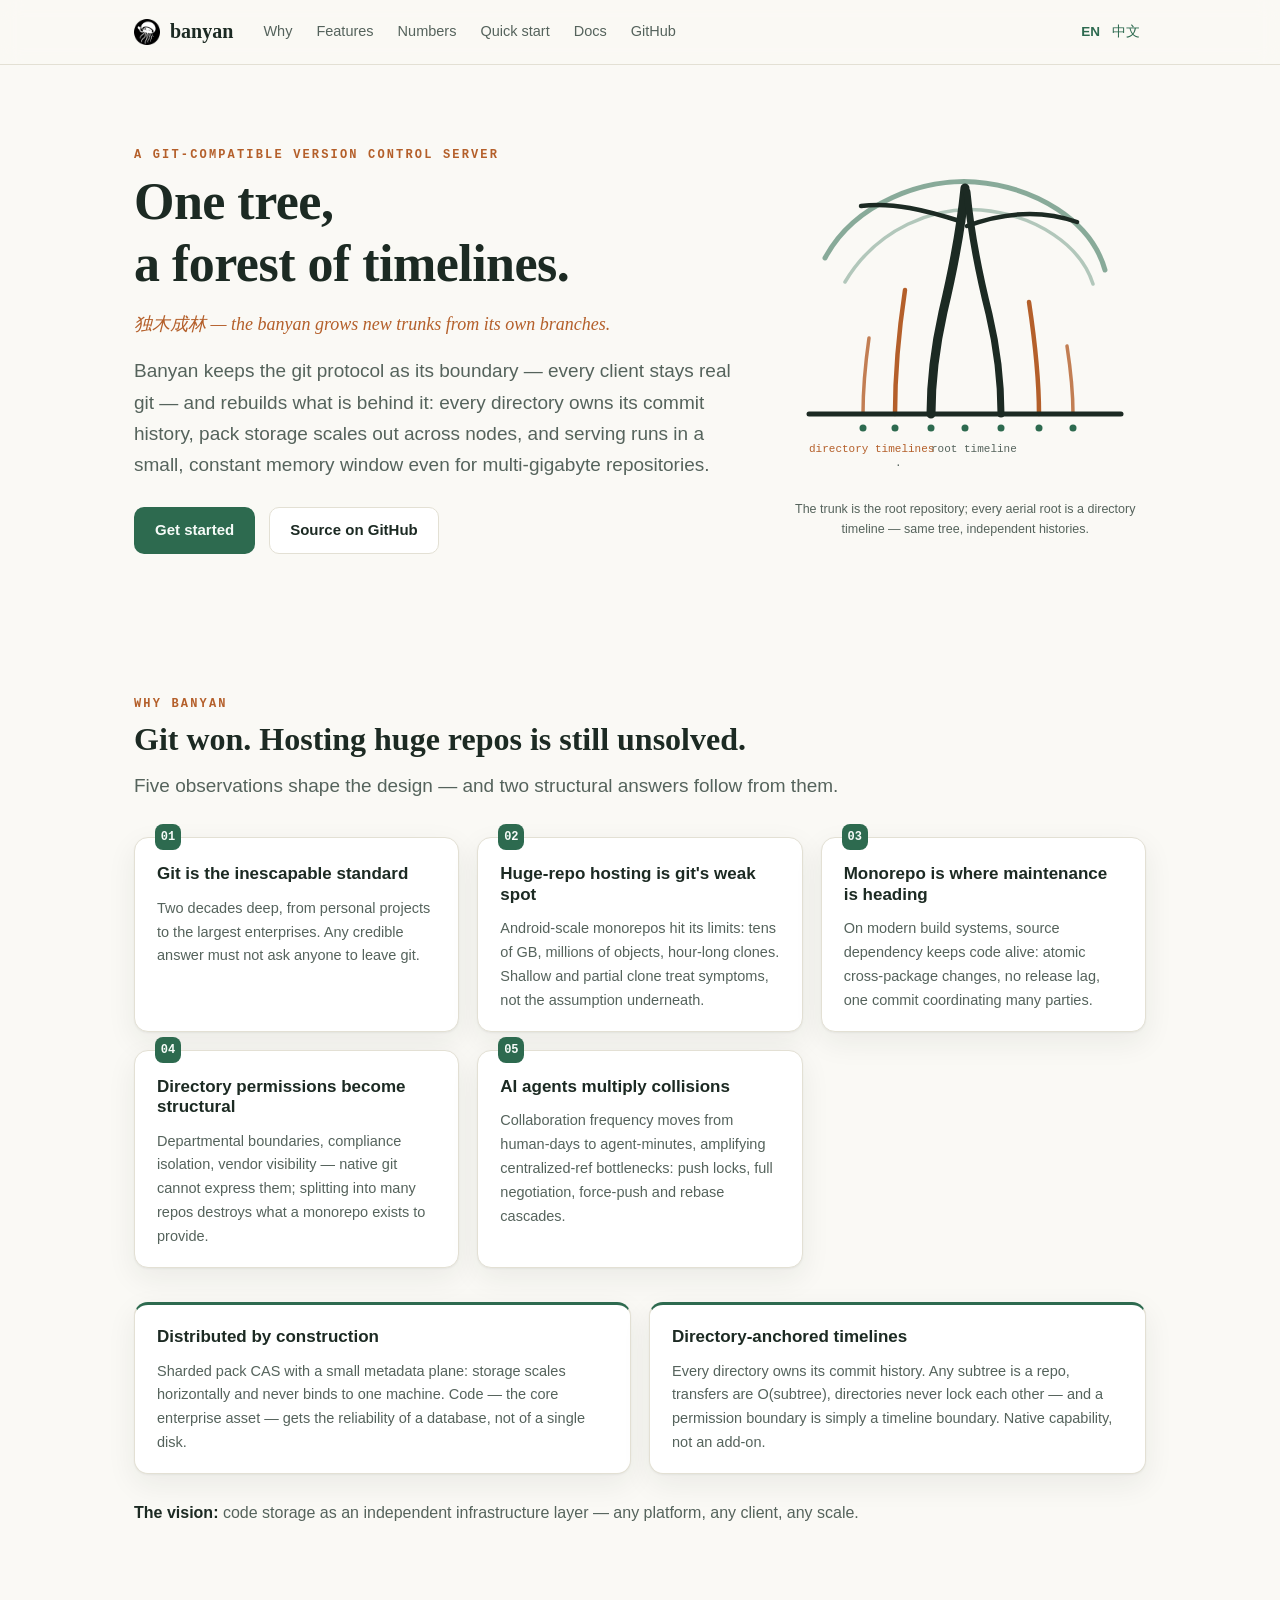
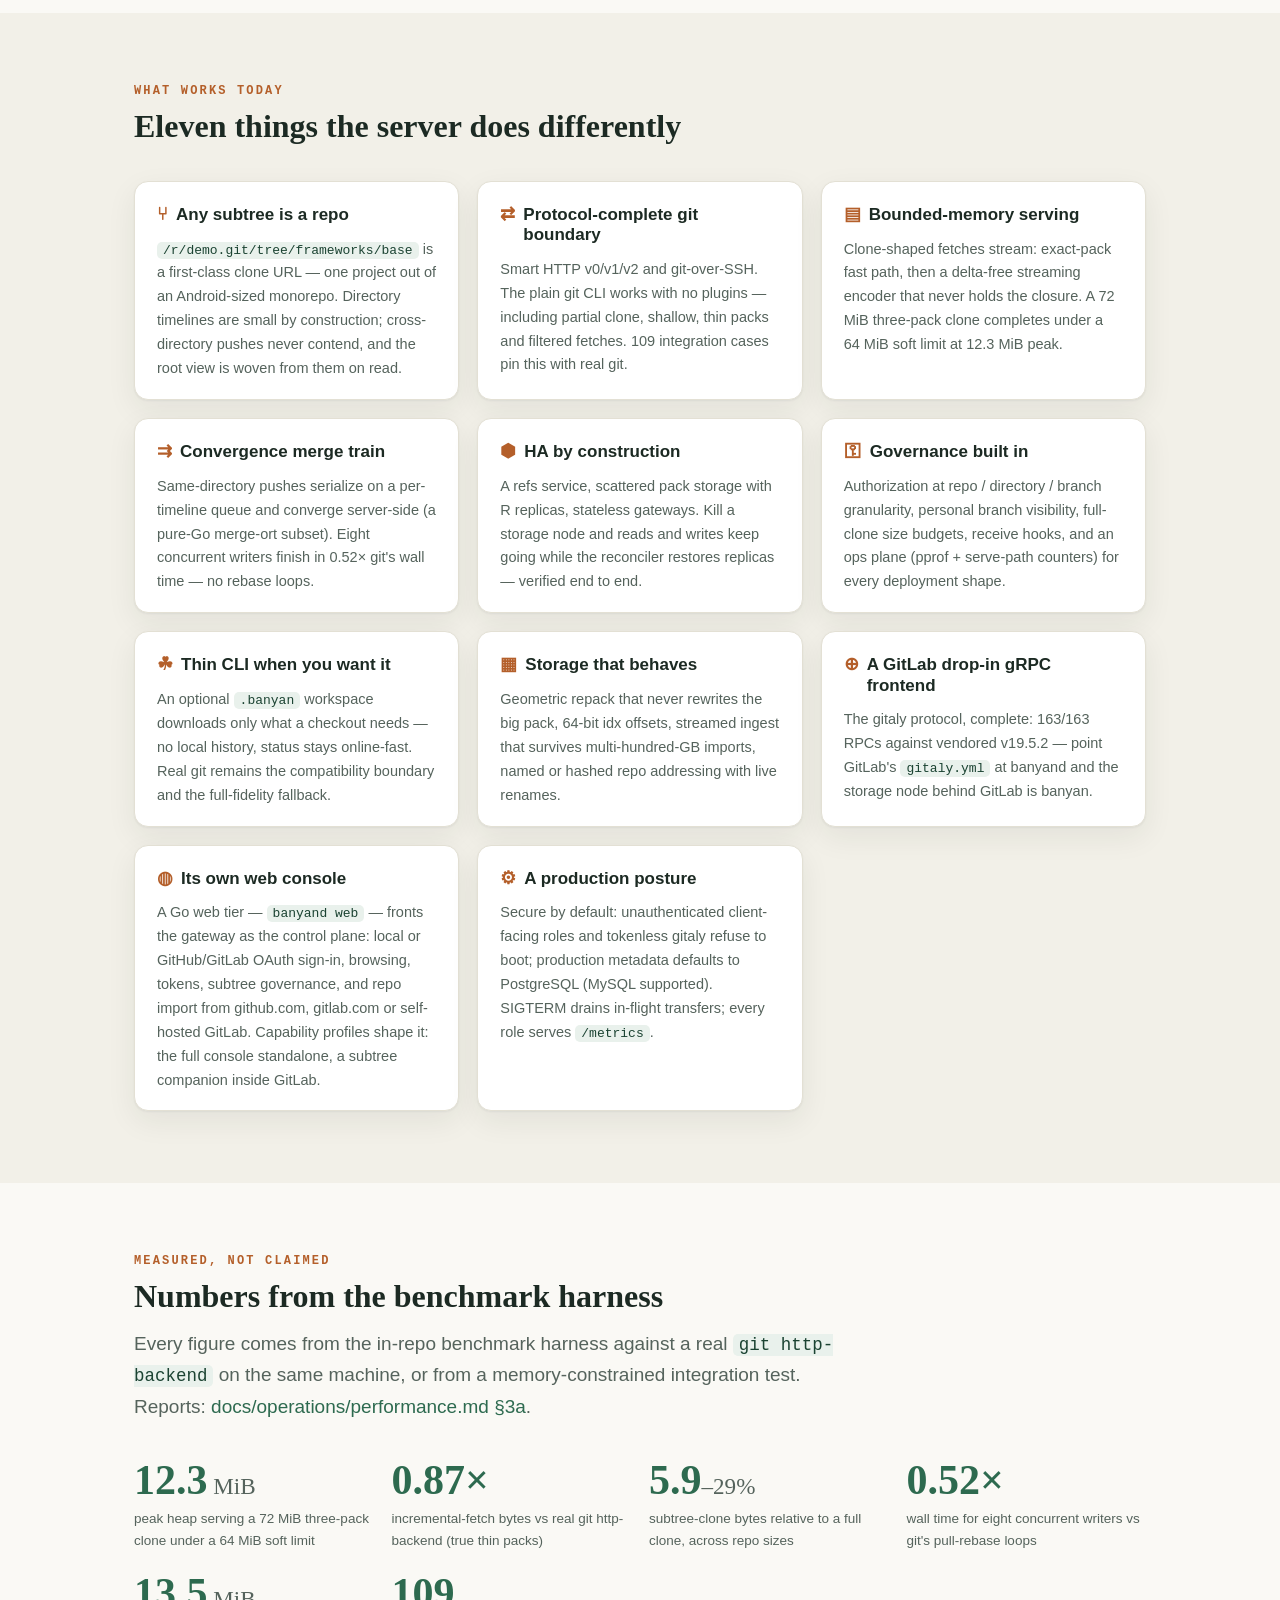
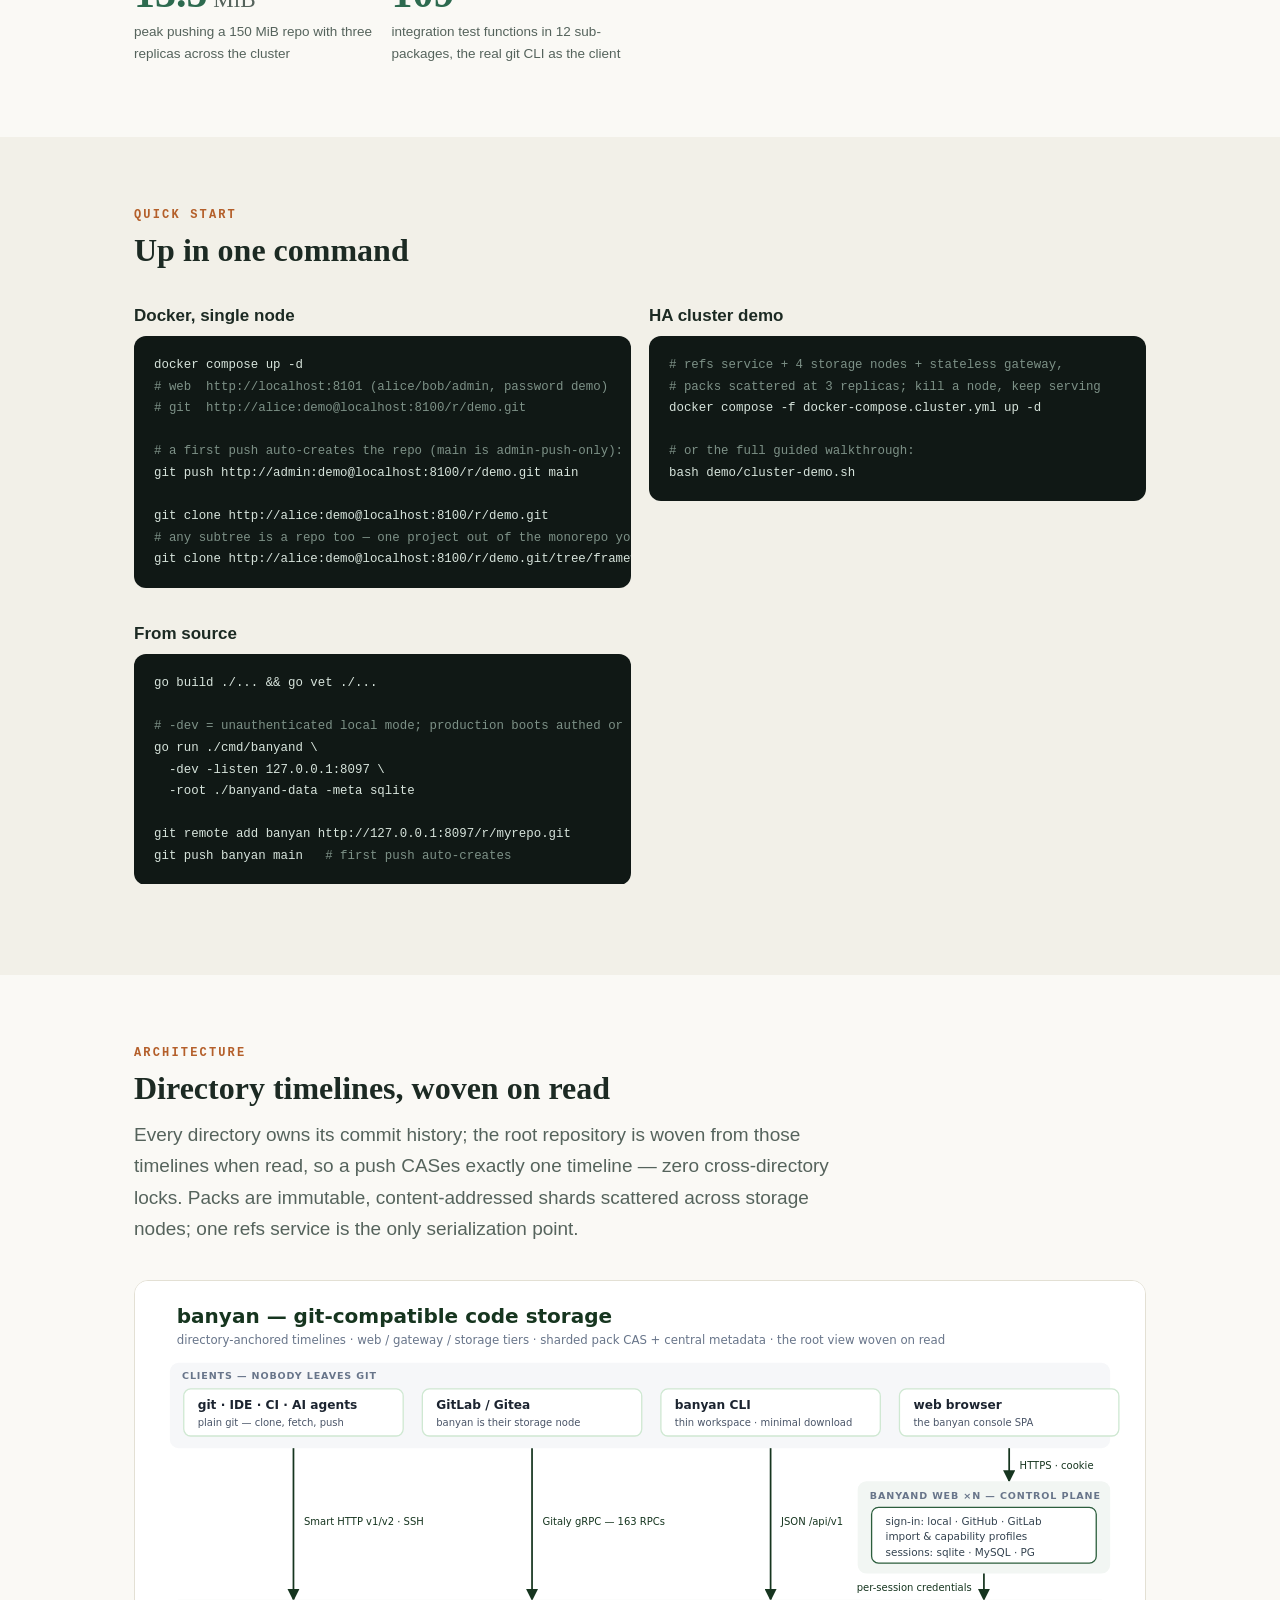
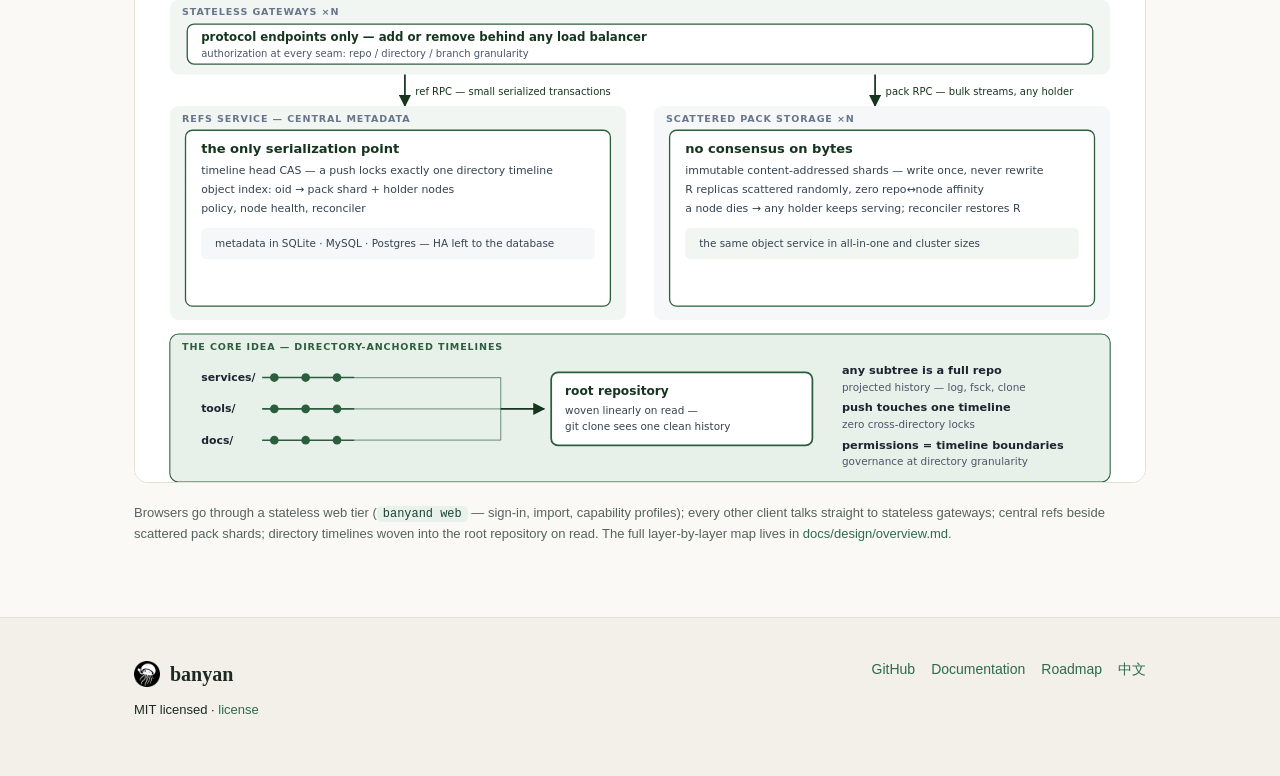
==== index.html @ ddc4d588 "site: the three-tier architecture, the web console story, and the sub-module docs index" ====
<!DOCTYPE html>
<html lang="en">
<head>
<meta charset="utf-8">
<meta name="viewport" content="width=device-width, initial-scale=1">
<title>banyan — a git-compatible version control server</title>
<meta name="description" content="Banyan is a git-compatible VCS server: every client stays real git, while directory-anchored timelines, distributed pack storage, bounded-memory serving and a three-tier web/gateway/storage console rebuild the server side for huge monorepos.">
<meta property="og:title" content="banyan — a git-compatible version control server">
<meta property="og:description" content="One tree, a forest of timelines. Directory-anchored version control with the git protocol as its boundary.">
<meta property="og:type" content="website">
<meta property="og:url" content="https://banyan-vcs.github.io/">
<link rel="icon" href="assets/avatar.png" type="image/png">
<link rel="stylesheet" href="assets/style.css">
<script src="assets/lang.js"></script>
</head>
<body>

<header class="site">
  <div class="wrap">
    <a class="brand" href="./"><img src="assets/avatar.png" alt="">banyan</a>
    <nav class="main">
      <a href="#why">Why</a>
      <a href="#features">Features</a>
      <a href="#numbers">Numbers</a>
      <a href="#quickstart">Quick start</a>
      <a href="docs.html">Docs</a>
      <a href="https://github.com/banyan-vcs/banyan">GitHub</a>
    </nav>
    <span class="lang"><b>EN</b><a href="zh-cn/" lang="zh-CN" data-lang="zh">中文</a></span>
  </div>
</header>

<section class="hero">
  <div class="wrap">
    <div>
      <span class="kicker">A git-compatible version control server</span>
      <h1>One tree,<br>a forest of timelines.</h1>
      <p class="tagline">独木成林 — the banyan grows new trunks from its own branches.</p>
      <p class="lede">
        Banyan keeps the git protocol as its boundary — every client stays real
        git — and rebuilds what is behind it: every directory owns its commit
        history, pack storage scales out across nodes, and serving runs in a
        small, constant memory window even for multi-gigabyte repositories.
      </p>
      <div class="cta">
        <a class="btn primary" href="#quickstart">Get started</a>
        <a class="btn ghost" href="https://github.com/banyan-vcs/banyan">Source on GitHub</a>
      </div>
    </div>
    <figure>
      <svg viewBox="0 0 360 320" width="360" height="320" role="img"
           aria-label="Banyan motif: a trunk with aerial roots descending into the ground">
        <g fill="none" stroke-linecap="round">
          <!-- canopy -->
          <path d="M40 96 C 70 40, 140 16, 190 20 C 250 25, 306 58, 320 108"
                stroke="#2d6a4f" stroke-width="5" opacity="0.55"/>
          <path d="M60 120 C 92 66, 150 44, 196 48 C 252 53, 296 84, 308 122"
                stroke="#2d6a4f" stroke-width="3.5" opacity="0.35"/>
          <!-- trunk -->
          <path d="M180 26 C 176 66, 168 108, 158 150 C 150 186, 146 218, 146 252"
                stroke="#1c2a23" stroke-width="9"/>
          <path d="M182 30 C 186 72, 194 112, 204 152 C 212 186, 216 220, 216 252"
                stroke="#1c2a23" stroke-width="7"/>
          <!-- branches into canopy -->
          <path d="M178 60 C 140 48, 108 40, 76 44" stroke="#1c2a23" stroke-width="4.5"/>
          <path d="M182 64 C 220 50, 258 48, 292 60" stroke="#1c2a23" stroke-width="4.5"/>
          <!-- aerial roots: each root becomes a timeline -->
          <path d="M120 128 C 114 168, 110 210, 110 252" stroke="#b45f2a" stroke-width="4.5"/>
          <path d="M244 140 C 250 180, 254 216, 254 252" stroke="#b45f2a" stroke-width="4.5"/>
          <path d="M84 176 C 80 204, 78 228, 78 252" stroke="#b45f2a" stroke-width="3.5" opacity="0.8"/>
          <path d="M282 184 C 286 210, 288 232, 288 252" stroke="#b45f2a" stroke-width="3.5" opacity="0.8"/>
        </g>
        <!-- ground: the root timeline -->
        <line x1="24" y1="252" x2="336" y2="252" stroke="#1c2a23" stroke-width="5" stroke-linecap="round"/>
        <!-- timeline ticks under each root -->
        <g fill="#2d6a4f">
          <circle cx="78" cy="266" r="3.5"/><circle cx="110" cy="266" r="3.5"/>
          <circle cx="146" cy="266" r="3.5"/><circle cx="180" cy="266" r="3.5"/>
          <circle cx="216" cy="266" r="3.5"/><circle cx="254" cy="266" r="3.5"/>
          <circle cx="288" cy="266" r="3.5"/>
        </g>
        <g font-family="ui-monospace, Consolas, monospace" font-size="11" fill="#55635c">
          <text x="146" y="290">root timeline</text>
          <text x="110" y="306">·</text>
        </g>
        <g font-family="ui-monospace, Consolas, monospace" font-size="11" fill="#b45f2a">
          <text x="24" y="290">directory timelines</text>
        </g>
      </svg>
      <figcaption>The trunk is the root repository; every aerial root is a
      directory timeline — same tree, independent histories.</figcaption>
    </figure>
  </div>
</section>

<section id="why">
  <div class="wrap">
    <div class="section-head">
      <span class="kicker">Why banyan</span>
      <h2>Git won. Hosting huge repos is still unsolved.</h2>
      <p class="lede">Five observations shape the design — and two structural
      answers follow from them.</p>
    </div>
    <div class="steps">
      <div class="card"><h3>Git is the inescapable standard</h3>
        <p>Two decades deep, from personal projects to the largest enterprises.
        Any credible answer must not ask anyone to leave git.</p></div>
      <div class="card"><h3>Huge-repo hosting is git's weak spot</h3>
        <p>Android-scale monorepos hit its limits: tens of GB, millions of
        objects, hour-long clones. Shallow and partial clone treat symptoms,
        not the assumption underneath.</p></div>
      <div class="card"><h3>Monorepo is where maintenance is heading</h3>
        <p>On modern build systems, source dependency keeps code alive:
        atomic cross-package changes, no release lag, one commit coordinating
        many parties.</p></div>
      <div class="card"><h3>Directory permissions become structural</h3>
        <p>Departmental boundaries, compliance isolation, vendor visibility —
        native git cannot express them; splitting into many repos destroys
        what a monorepo exists to provide.</p></div>
      <div class="card"><h3>AI agents multiply collisions</h3>
        <p>Collaboration frequency moves from human-days to agent-minutes,
        amplifying centralized-ref bottlenecks: push locks, full negotiation,
        force-push and rebase cascades.</p></div>
    </div>
    <div class="grid pillars" style="margin-top:34px">
      <div class="card"><h3>Distributed by construction</h3>
        <p>Sharded pack CAS with a small metadata plane: storage scales
        horizontally and never binds to one machine. Code — the core
        enterprise asset — gets the reliability of a database, not of a
        single disk.</p></div>
      <div class="card"><h3>Directory-anchored timelines</h3>
        <p>Every directory owns its commit history. Any subtree is a repo,
        transfers are O(subtree), directories never lock each other — and a
        permission boundary is simply a timeline boundary. Native
        capability, not an add-on.</p></div>
    </div>
    <p style="margin-top:26px;max-width:46em;color:var(--ink-soft)">
      <strong style="color:var(--ink)">The vision:</strong> code storage as an
      independent infrastructure layer — any platform, any client, any scale.</p>
  </div>
</section>

<section id="features" class="alt">
  <div class="wrap">
    <div class="section-head">
      <span class="kicker">What works today</span>
      <h2>Eleven things the server does differently</h2>
    </div>
    <div class="grid">
      <div class="card"><h3><span class="glyph">⑂</span>Any subtree is a repo</h3>
        <p><code>/r/demo.git/tree/frameworks/base</code> is a first-class clone
        URL — one project out of an Android-sized monorepo. Directory
        timelines are small by construction; cross-directory pushes never
        contend, and the root view is woven from them on read.</p></div>
      <div class="card"><h3><span class="glyph">⇄</span>Protocol-complete git boundary</h3>
        <p>Smart HTTP v0/v1/v2 and git-over-SSH. The plain git CLI works with
        no plugins — including partial clone, shallow, thin packs and
        filtered fetches. 109 integration cases pin this with real git.</p></div>
      <div class="card"><h3><span class="glyph">▤</span>Bounded-memory serving</h3>
        <p>Clone-shaped fetches stream: exact-pack fast path, then a
        delta-free streaming encoder that never holds the closure. A 72 MiB
        three-pack clone completes under a 64 MiB soft limit at 12.3 MiB peak.</p></div>
      <div class="card"><h3><span class="glyph">⇉</span>Convergence merge train</h3>
        <p>Same-directory pushes serialize on a per-timeline queue and
        converge server-side (a pure-Go merge-ort subset). Eight concurrent
        writers finish in 0.52× git's wall time — no rebase loops.</p></div>
      <div class="card"><h3><span class="glyph">⬢</span>HA by construction</h3>
        <p>A refs service, scattered pack storage with R replicas, stateless
        gateways. Kill a storage node and reads and writes keep going while
        the reconciler restores replicas — verified end to end.</p></div>
      <div class="card"><h3><span class="glyph">⚿</span>Governance built in</h3>
        <p>Authorization at repo / directory / branch granularity, personal
        branch visibility, full-clone size budgets, receive hooks, and an ops
        plane (pprof + serve-path counters) for every deployment shape.</p></div>
      <div class="card"><h3><span class="glyph">☘</span>Thin CLI when you want it</h3>
        <p>An optional <code>.banyan</code> workspace downloads only what a
        checkout needs — no local history, status stays online-fast. Real git
        remains the compatibility boundary and the full-fidelity fallback.</p></div>
      <div class="card"><h3><span class="glyph">▦</span>Storage that behaves</h3>
        <p>Geometric repack that never rewrites the big pack, 64-bit idx
        offsets, streamed ingest that survives multi-hundred-GB imports,
        named or hashed repo addressing with live renames.</p></div>
      <div class="card"><h3><span class="glyph">⊕</span>A GitLab drop-in gRPC frontend</h3>
        <p>The gitaly protocol, complete: 163/163 RPCs against vendored
        v19.5.2 — point GitLab's <code>gitaly.yml</code> at banyand and the
        storage node behind GitLab is banyan.</p></div>
      <div class="card"><h3><span class="glyph">◍</span>Its own web console</h3>
        <p>A Go web tier — <code>banyand web</code> — fronts the gateway as
        the control plane: local or GitHub/GitLab OAuth sign-in, browsing,
        tokens, subtree governance, and repo import from github.com,
        gitlab.com or self-hosted GitLab. Capability profiles shape it: the
        full console standalone, a subtree companion inside GitLab.</p></div>
      <div class="card"><h3><span class="glyph">⚙</span>A production posture</h3>
        <p>Secure by default: unauthenticated client-facing roles and
        tokenless gitaly refuse to boot; production metadata defaults to
        PostgreSQL (MySQL supported). SIGTERM drains in-flight transfers;
        every role serves <code>/metrics</code>.</p></div>
    </div>
  </div>
</section>

<section id="numbers">
  <div class="wrap">
    <div class="section-head">
      <span class="kicker">Measured, not claimed</span>
      <h2>Numbers from the benchmark harness</h2>
      <p class="lede">Every figure comes from the in-repo benchmark harness
      against a real <code>git http-backend</code> on the same machine, or
      from a memory-constrained integration test. Reports:
      <a href="https://github.com/banyan-vcs/banyan/blob/main/docs/operations/performance.md">docs/operations/performance.md §3a</a>.</p>
    </div>
    <div class="stats">
      <div class="stat"><div class="num">12.3<small> MiB</small></div>
        <p>peak heap serving a 72 MiB three-pack clone under a 64 MiB soft limit</p></div>
      <div class="stat"><div class="num">0.87×</div>
        <p>incremental-fetch bytes vs real git http-backend (true thin packs)</p></div>
      <div class="stat"><div class="num">5.9<small>–29%</small></div>
        <p>subtree-clone bytes relative to a full clone, across repo sizes</p></div>
      <div class="stat"><div class="num">0.52×</div>
        <p>wall time for eight concurrent writers vs git's pull-rebase loops</p></div>
      <div class="stat"><div class="num">13.5<small> MiB</small></div>
        <p>peak pushing a 150 MiB repo with three replicas across the cluster</p></div>
      <div class="stat"><div class="num">109</div>
        <p>integration test functions in 12 sub-packages, the real git CLI as the client</p></div>
    </div>
  </div>
</section>

<section id="quickstart" class="alt">
  <div class="wrap">
    <div class="section-head">
      <span class="kicker">Quick start</span>
      <h2>Up in one command</h2>
    </div>
    <div class="terminals">
      <div>
        <h3>Docker, single node</h3>
<pre><code>docker compose up -d
<span class="c"># web  http://localhost:8101 (alice/bob/admin, password demo)
# git  http://alice:demo@localhost:8100/r/demo.git</span>

<span class="c"># a first push auto-creates the repo (main is admin-push-only):</span>
git push http://admin:demo@localhost:8100/r/demo.git main

git clone http://alice:demo@localhost:8100/r/demo.git
<span class="c"># any subtree is a repo too — one project out of the monorepo you pushed:</span>
git clone http://alice:demo@localhost:8100/r/demo.git/tree/frameworks/base</code></pre>
      </div>
      <div>
        <h3>HA cluster demo</h3>
<pre><code><span class="c"># refs service + 4 storage nodes + stateless gateway,
# packs scattered at 3 replicas; kill a node, keep serving</span>
docker compose -f docker-compose.cluster.yml up -d

<span class="c"># or the full guided walkthrough:</span>
bash demo/cluster-demo.sh</code></pre>
      </div>
      <div>
        <h3>From source</h3>
<pre><code>go build ./... &amp;&amp; go vet ./...

<span class="c"># -dev = unauthenticated local mode; production boots authed or not at all</span>
go run ./cmd/banyand \
  -dev -listen 127.0.0.1:8097 \
  -root ./banyand-data -meta sqlite

git remote add banyan http://127.0.0.1:8097/r/myrepo.git
git push banyan main   <span class="c"># first push auto-creates</span></code></pre>
      </div>
    </div>
  </div>
</section>

<section id="architecture">
  <div class="wrap">
    <div class="section-head">
      <span class="kicker">Architecture</span>
      <h2>Directory timelines, woven on read</h2>
      <p class="lede">Every directory owns its commit history; the root
      repository is woven from those timelines when read, so a push CASes
      exactly one timeline — zero cross-directory locks. Packs are
      immutable, content-addressed shards scattered across storage nodes;
      one refs service is the only serialization point.</p>
    </div>
    <figure class="arch">
      <img src="assets/architecture-simple.svg" alt="banyan simplified architecture: browsers over a stateless web tier; git, GitLab and thin-CLI clients straight to stateless gateways; a refs service as the only serialization point beside scattered pack storage; directory timelines woven into the root view" loading="lazy">
      <figcaption>Browsers go through a stateless web tier
      (<code>banyand web</code> — sign-in, import, capability profiles);
      every other client talks straight to stateless gateways; central refs
      beside scattered pack shards; directory timelines woven into the root
      repository on read. The full layer-by-layer map lives in
      <a href="https://github.com/banyan-vcs/banyan/blob/main/docs/design/overview.md">docs/design/overview.md</a>.</figcaption>
    </figure>
  </div>
</section>

<footer class="site">
  <div class="wrap">
    <div>
      <a class="brand" href="./"><img src="assets/avatar.png" alt="">banyan</a>
      <p style="margin:8px 0 0;font-size:13px">MIT licensed · <a href="https://github.com/banyan-vcs/banyan/blob/main/LICENSE">license</a></p>
    </div>
    <nav>
      <a href="https://github.com/banyan-vcs/banyan">GitHub</a>
      <a href="docs.html">Documentation</a>
      <a href="https://github.com/banyan-vcs/banyan/blob/main/docs/project/roadmap.md">Roadmap</a>
      <a href="zh-cn/" lang="zh-CN" data-lang="zh">中文</a>
    </nav>
  </div>
</footer>

</body>
</html>
---- assets/style.css ----
/* banyan site — hand-rolled, zero dependencies, zero build.
   Design: warm paper + banyan green; serif display, sans body;
   automatic dark mode; no JavaScript anywhere. */

:root {
  --bg: #faf9f5;
  --bg-soft: #f2f0e8;
  --card: #ffffff;
  --ink: #1c2a23;
  --ink-soft: #55635c;
  --line: #e3e0d4;
  --accent: #2d6a4f;
  --accent-ink: #1b4332;
  --accent-soft: #e9f1ec;
  --root: #b45f2a; /* aerial-root terracotta, used sparingly */
  --code-bg: #101815;
  --code-ink: #d7e4dc;
  --code-cmt: #7d9187;
  --shadow: 0 1px 2px rgba(28, 42, 35, 0.05), 0 10px 30px rgba(28, 42, 35, 0.07);
}

@media (prefers-color-scheme: dark) {
  :root {
    --bg: #0e1411;
    --bg-soft: #121a16;
    --card: #161f1a;
    --ink: #dfe8e2;
    --ink-soft: #9db1a6;
    --line: #243129;
    --accent: #7cc4a1;
    --accent-ink: #a4d9bf;
    --accent-soft: #182620;
    --root: #d08a55;
    --code-bg: #0a100d;
    --code-ink: #cfe0d6;
    --code-cmt: #6d8177;
    --shadow: 0 1px 2px rgba(0, 0, 0, 0.4), 0 10px 30px rgba(0, 0, 0, 0.45);
  }
}

* { box-sizing: border-box; }

html { scroll-behavior: smooth; }

body {
  margin: 0;
  background: var(--bg);
  color: var(--ink);
  font: 16px/1.65 -apple-system, BlinkMacSystemFont, "Segoe UI", Roboto,
    "Helvetica Neue", Arial, "Noto Sans", sans-serif;
  -webkit-text-size-adjust: 100%;
}

/* ---------- layout ---------- */

.wrap { max-width: 1060px; margin: 0 auto; padding: 0 24px; }

section { padding: 72px 0; }
section.alt { background: var(--bg-soft); }

h1, h2, h3 { line-height: 1.2; margin: 0 0 12px; }
h1, h2 { font-family: "Iowan Old Style", "Palatino Linotype", Palatino, Georgia, "Songti SC", "SimSun", serif; }
h1 { font-size: clamp(34px, 5vw, 52px); font-weight: 600; letter-spacing: -0.01em; }
h2 { font-size: clamp(24px, 3.4vw, 32px); font-weight: 600; }
h3 { font-size: 17px; font-weight: 650; }

p { margin: 0 0 14px; color: var(--ink); }
p.lede { font-size: 19px; color: var(--ink-soft); max-width: 46em; }

a { color: var(--accent); text-decoration: none; }
a:hover { text-decoration: underline; }

.kicker {
  display: block;
  font: 600 12px/1 ui-monospace, "Cascadia Code", Consolas, monospace;
  letter-spacing: 0.18em;
  text-transform: uppercase;
  color: var(--root);
  margin-bottom: 10px;
}

.section-head { max-width: 46em; margin-bottom: 36px; }

/* ---------- header ---------- */

header.site {
  position: sticky;
  top: 0;
  z-index: 10;
  background: color-mix(in srgb, var(--bg) 82%, transparent);
  backdrop-filter: blur(10px);
  border-bottom: 1px solid var(--line);
}

header.site .wrap {
  display: flex;
  align-items: center;
  gap: 20px;
  flex-wrap: wrap;
  padding-top: 14px;
  padding-bottom: 14px;
}

.brand {
  display: flex;
  align-items: center;
  gap: 10px;
  font-family: "Iowan Old Style", Palatino, Georgia, serif;
  font-size: 20px;
  font-weight: 650;
  color: var(--ink);
}
.brand:hover { text-decoration: none; }
.brand img { width: 26px; height: 26px; }

nav.main { display: flex; gap: 4px; flex-wrap: wrap; }
nav.main a {
  padding: 6px 10px;
  border-radius: 8px;
  color: var(--ink-soft);
  font-size: 14.5px;
}
nav.main a:hover { color: var(--ink); background: var(--accent-soft); text-decoration: none; }

.lang {
  margin-left: auto;
  font-size: 13.5px;
  color: var(--ink-soft);
}
.lang a { padding: 4px 6px; }
.lang b { padding: 0 6px; color: var(--accent); }

/* ---------- hero ---------- */

.hero { padding: 84px 0 72px; }
.hero .wrap { display: grid; grid-template-columns: 1.25fr 0.75fr; gap: 48px; align-items: center; }
.hero .tagline {
  font-family: "Iowan Old Style", Palatino, Georgia, "Songti SC", "SimSun", serif;
  color: var(--root);
  font-size: 18px;
  margin: 14px 0 6px;
  font-style: italic;
}
.hero p.lede { margin-top: 16px; }
.hero .cta { display: flex; gap: 14px; flex-wrap: wrap; margin-top: 26px; }
.hero figure { margin: 0; text-align: center; }
.hero figcaption { font-size: 12.5px; color: var(--ink-soft); margin-top: 8px; }

/* ---------- buttons ---------- */

.btn {
  display: inline-block;
  padding: 10px 20px;
  border-radius: 10px;
  font-weight: 600;
  font-size: 15px;
  border: 1px solid transparent;
}
.btn:hover { text-decoration: none; }
.btn.primary { background: var(--accent); color: #f6fbf8; }
.btn.primary:hover { background: var(--accent-ink); }
.btn.ghost { border-color: var(--line); color: var(--ink); background: var(--card); }
.btn.ghost:hover { border-color: var(--accent); }

/* ---------- cards ---------- */

.grid { display: grid; grid-template-columns: repeat(auto-fit, minmax(280px, 1fr)); gap: 18px; }

.card {
  background: var(--card);
  border: 1px solid var(--line);
  border-radius: 14px;
  padding: 22px 22px 18px;
  box-shadow: var(--shadow);
}
.card h3 { display: flex; align-items: baseline; gap: 8px; }
.card .glyph { font-size: 18px; color: var(--root); }
.card p { color: var(--ink-soft); font-size: 14.5px; margin: 0; }
.card p code { font-size: 13px; }

.steps { counter-reset: step; display: grid; grid-template-columns: repeat(auto-fit, minmax(260px, 1fr)); gap: 18px; }
.steps .card { position: relative; padding-top: 26px; }
.steps .card::before {
  counter-increment: step;
  content: counter(step, decimal-leading-zero);
  position: absolute;
  top: -14px;
  left: 20px;
  background: var(--accent);
  color: #f6fbf8;
  font: 700 12px/26px ui-monospace, Consolas, monospace;
  width: 26px;
  height: 26px;
  text-align: center;
  border-radius: 8px;
}

.pillars .card { border-top: 3px solid var(--accent); }

/* ---------- stats ---------- */

.stats { display: grid; grid-template-columns: repeat(auto-fit, minmax(210px, 1fr)); gap: 18px; }
.stat { text-align: left; }
.stat .num {
  font-family: "Iowan Old Style", Palatino, Georgia, serif;
  font-size: clamp(30px, 4vw, 42px);
  font-weight: 650;
  color: var(--accent);
  line-height: 1.05;
}
.stat .num small { font-size: 55%; color: var(--ink-soft); font-weight: 500; }
.stat p { font-size: 13.5px; color: var(--ink-soft); margin: 6px 0 0; }

/* ---------- code ---------- */

pre {
  background: var(--code-bg);
  color: var(--code-ink);
  border-radius: 12px;
  padding: 18px 20px;
  overflow-x: auto;
  font: 13.5px/1.6 ui-monospace, "Cascadia Code", Consolas, "Courier New", monospace;
  margin: 0 0 18px;
}
pre .c { color: var(--code-cmt); }
code {
  font: 0.92em ui-monospace, "Cascadia Code", Consolas, monospace;
  background: var(--accent-soft);
  color: var(--accent-ink);
  border-radius: 5px;
  padding: 1px 6px;
}
pre code { background: none; color: inherit; padding: 0; }

.terminals { display: grid; grid-template-columns: repeat(auto-fit, minmax(340px, 1fr)); gap: 18px; align-items: start; }
.terminals h3 { margin-bottom: 10px; }

/* ---------- architecture figure ---------- */

figure.arch { margin: 0; }
figure.arch img {
  width: 100%;
  border-radius: 14px;
  border: 1px solid var(--line);
  background: #fff;
}
figure.arch figcaption { font-size: 13px; color: var(--ink-soft); margin-top: 10px; }

/* ---------- docs table ---------- */

.doclist { display: grid; gap: 10px; }
.doclist .row {
  display: grid;
  grid-template-columns: 92px 1fr;
  gap: 16px;
  padding: 14px 18px;
  background: var(--card);
  border: 1px solid var(--line);
  border-radius: 12px;
}
.doclist .no {
  font: 600 13px/1.7 ui-monospace, Consolas, monospace;
  color: var(--accent);
  white-space: nowrap;
}
.doclist .no span { color: var(--ink-soft); font-weight: 400; }
.doclist a.title { font-weight: 650; color: var(--ink); }
.doclist a.title:hover { color: var(--accent); }
.doclist p { margin: 2px 0 0; font-size: 14px; color: var(--ink-soft); }

/* ---------- enterprise ---------- */

.split { display: grid; grid-template-columns: repeat(auto-fit, minmax(300px, 1fr)); gap: 18px; }
.license-card { border-radius: 14px; padding: 24px; border: 1px solid var(--line); background: var(--card); box-shadow: var(--shadow); }
.license-card.core { border-top: 3px solid var(--accent); }
.license-card.ee { border-top: 3px solid var(--root); }
.license-card .tag {
  font: 600 11.5px/1 ui-monospace, Consolas, monospace;
  letter-spacing: 0.14em;
  text-transform: uppercase;
  color: var(--ink-soft);
}
.license-card h3 { margin-top: 8px; font-size: 20px; font-family: "Iowan Old Style", Palatino, Georgia, serif; }
.license-card ul { margin: 10px 0 0; padding-left: 20px; color: var(--ink-soft); font-size: 14.5px; }
.license-card li { margin-bottom: 6px; }

/* ---------- footer ---------- */

footer.site { border-top: 1px solid var(--line); padding: 40px 0 56px; background: var(--bg-soft); }
footer.site .wrap { display: flex; flex-wrap: wrap; gap: 28px; justify-content: space-between; font-size: 14px; color: var(--ink-soft); }
footer.site nav { display: flex; gap: 16px; flex-wrap: wrap; }

/* ---------- 404 ---------- */

.lost { text-align: center; padding: 120px 0; }
.lost .num { font-family: "Iowan Old Style", Palatino, Georgia, serif; font-size: 96px; color: var(--accent); line-height: 1; }
.lost p { color: var(--ink-soft); }

/* ---------- responsive ---------- */

@media (max-width: 880px) {
  .hero .wrap { grid-template-columns: 1fr; }
  .hero figure { max-width: 380px; margin: 0 auto; }
  section { padding: 56px 0; }
  .lang { margin-left: 0; }
}
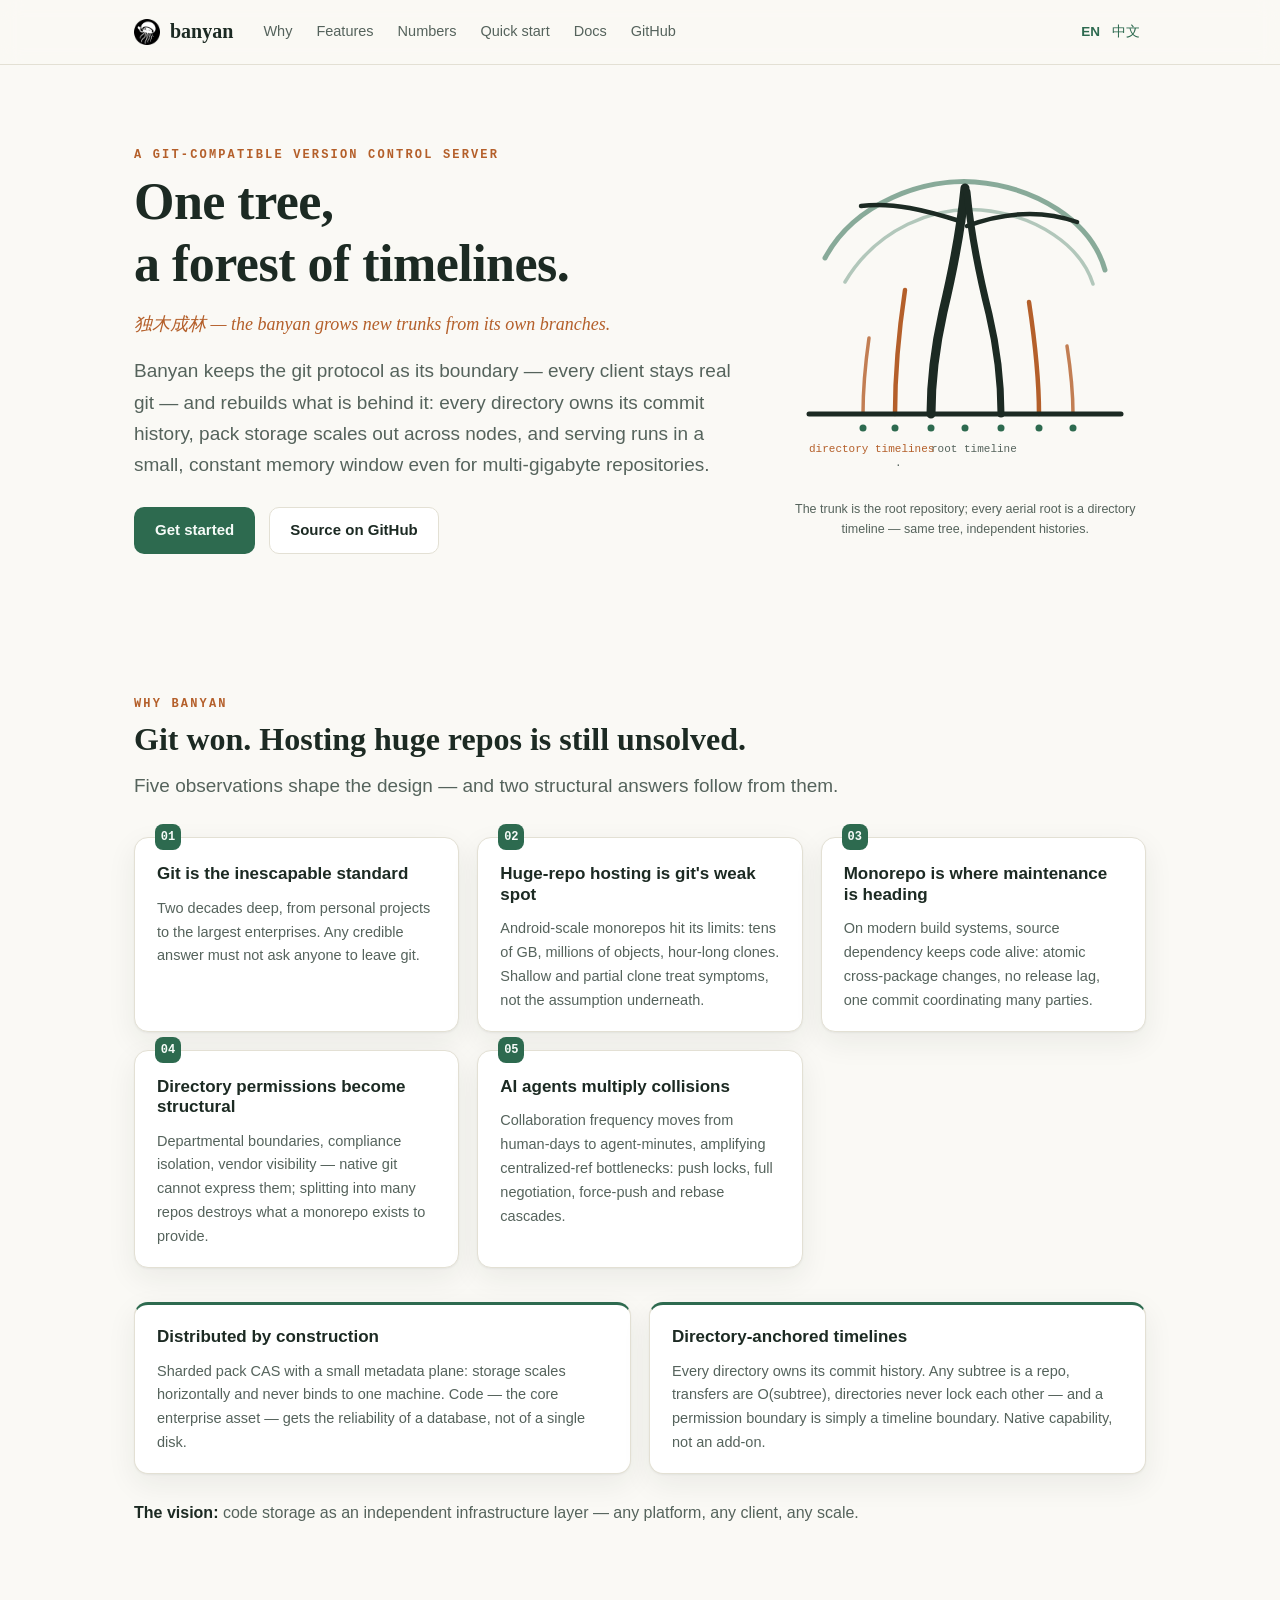
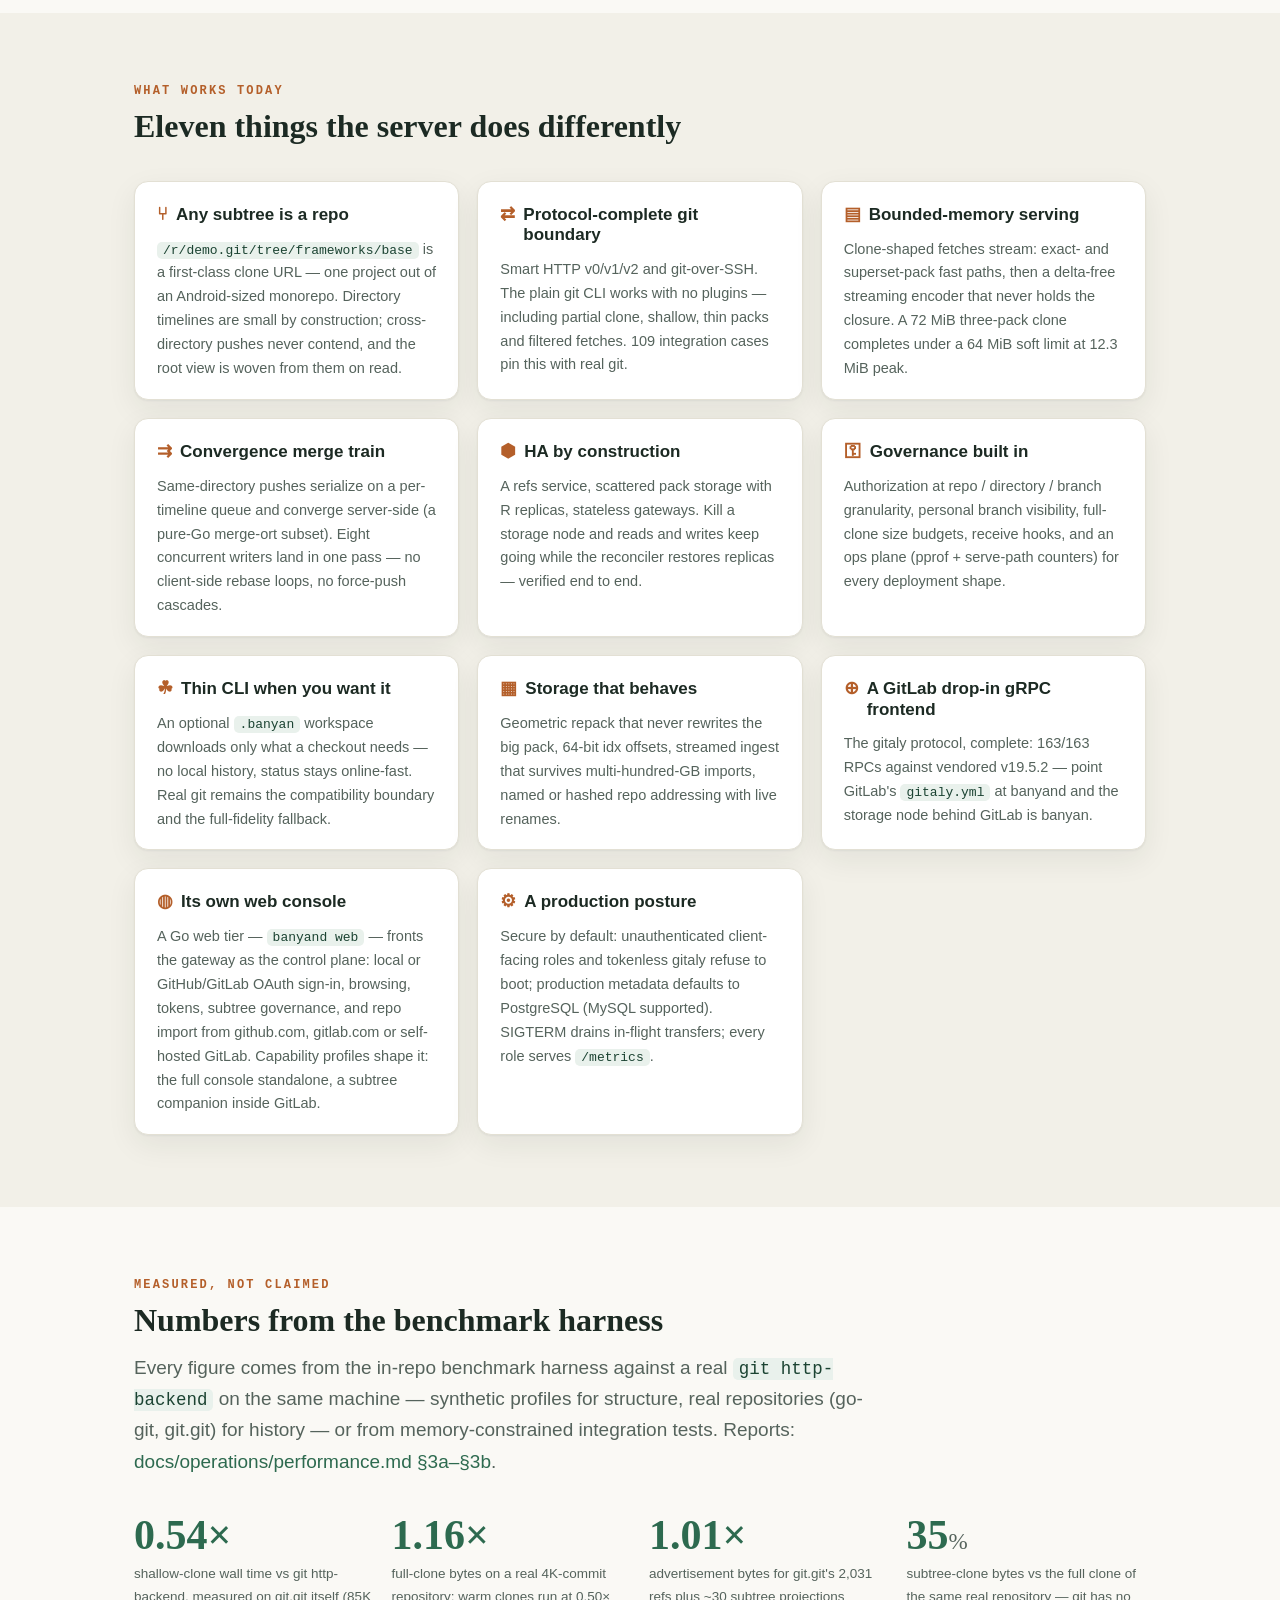
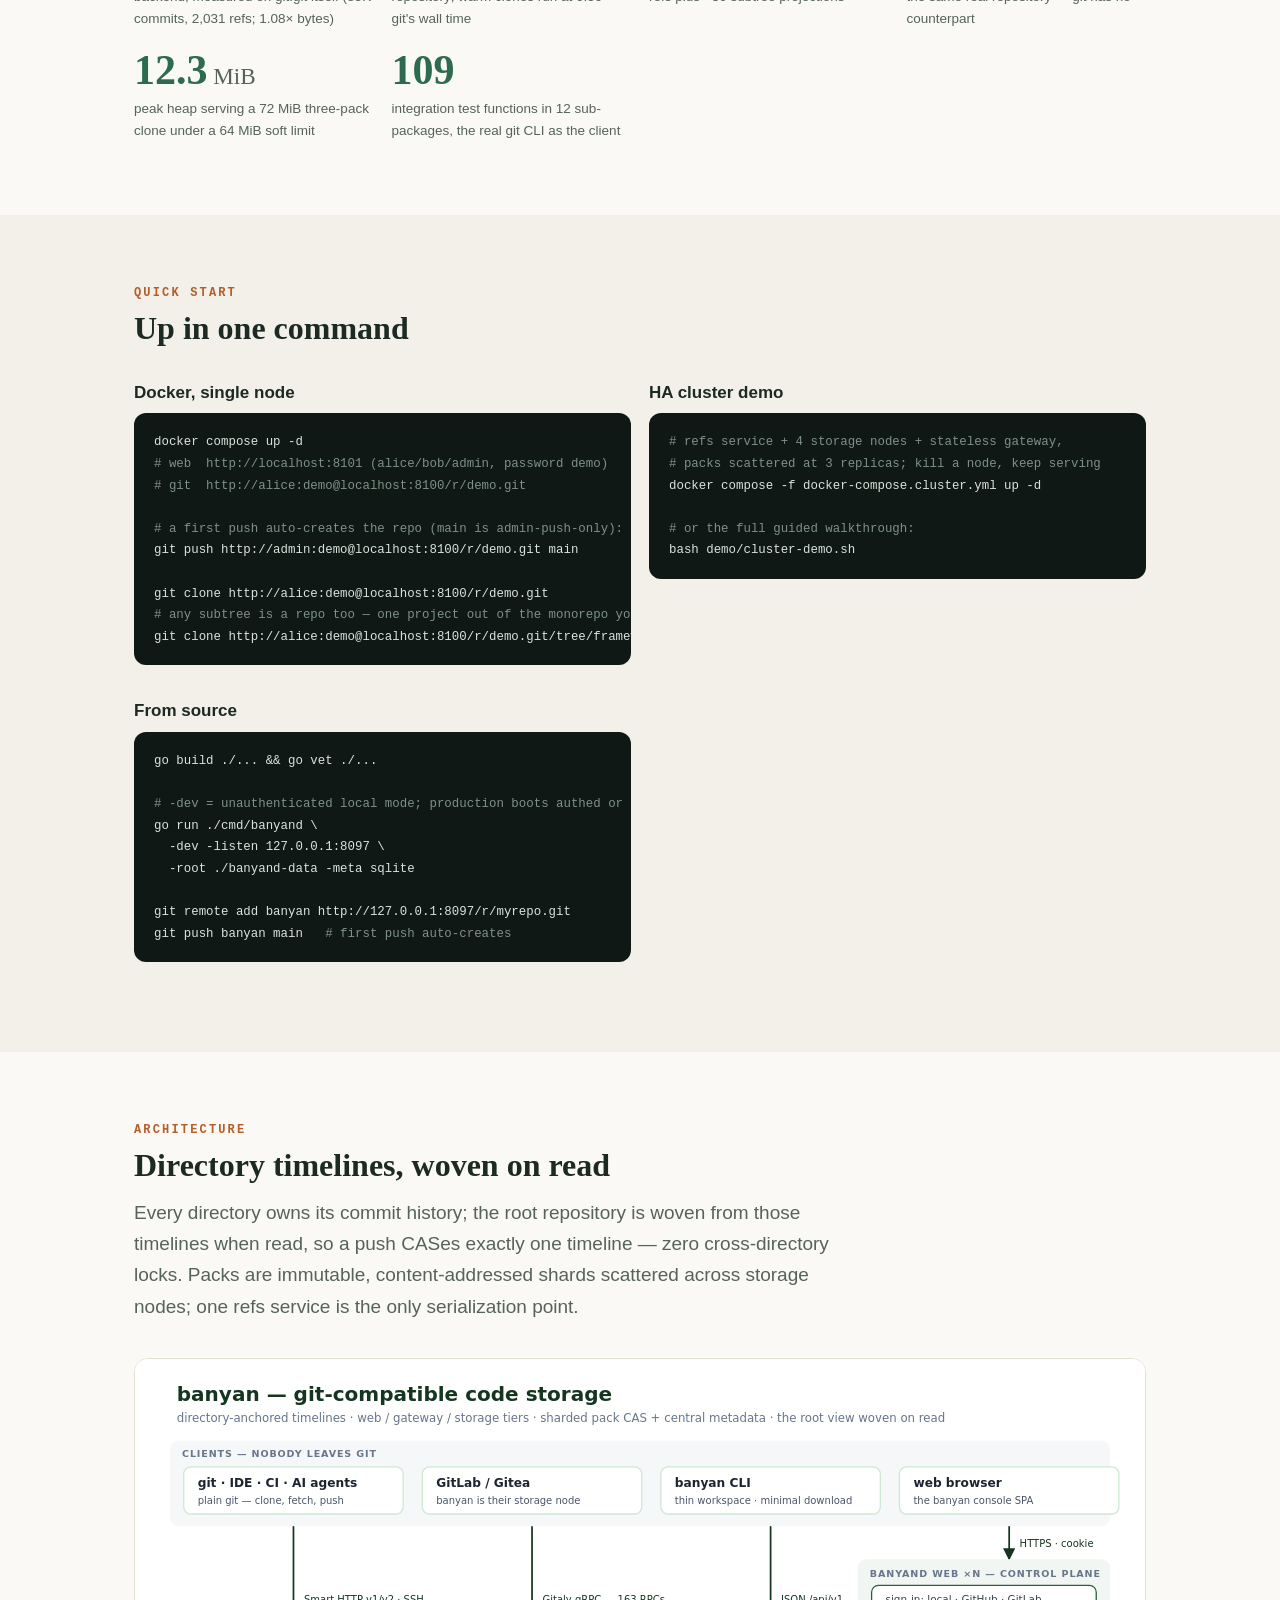
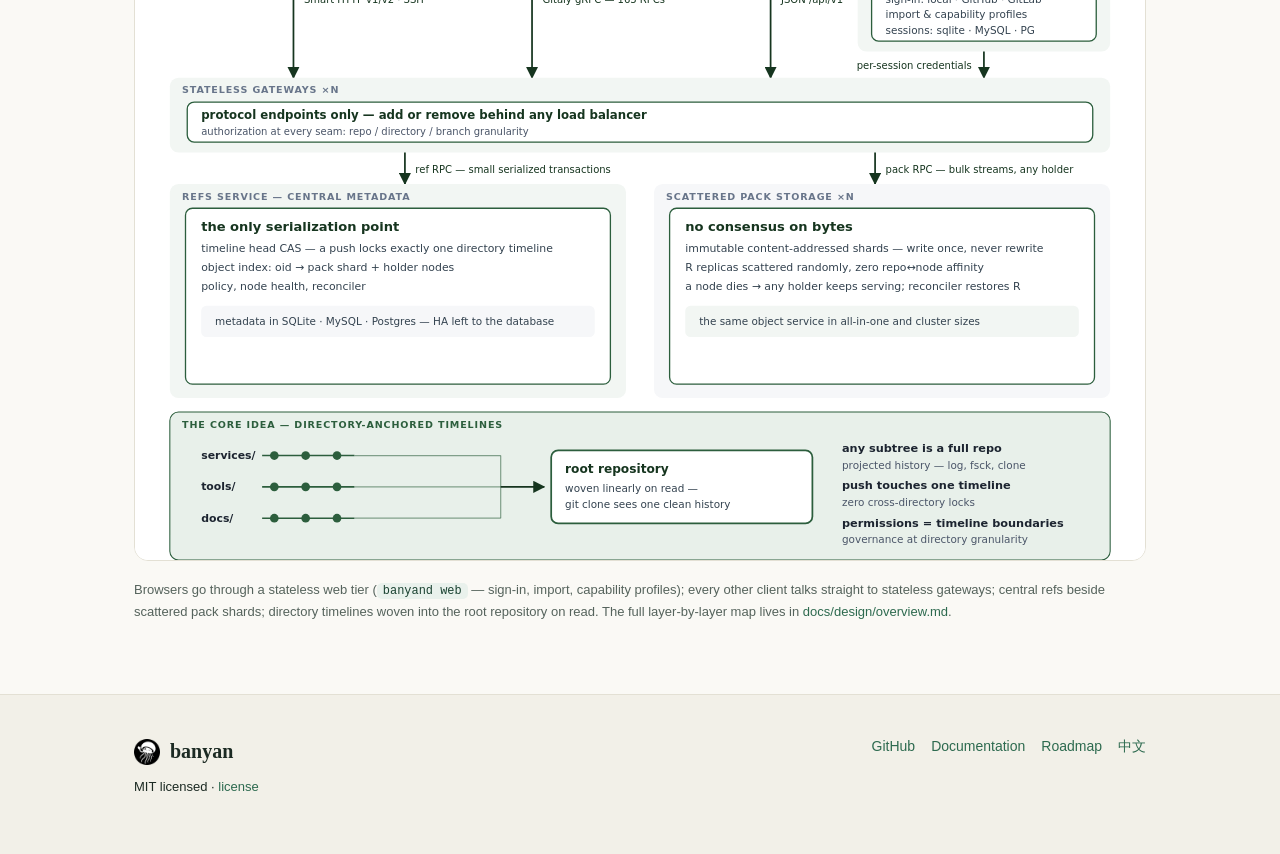
==== commit d6d317e3: "site: benchmark numbers move to real repositories The stats grid leads with real-repo lanes now: sha" ====
--- a/index.html
+++ b/index.html
@@ -157,13 +157,15 @@
         no plugins — including partial clone, shallow, thin packs and
         filtered fetches. 109 integration cases pin this with real git.</p></div>
       <div class="card"><h3><span class="glyph">▤</span>Bounded-memory serving</h3>
-        <p>Clone-shaped fetches stream: exact-pack fast path, then a
-        delta-free streaming encoder that never holds the closure. A 72 MiB
-        three-pack clone completes under a 64 MiB soft limit at 12.3 MiB peak.</p></div>
+        <p>Clone-shaped fetches stream: exact- and superset-pack fast paths,
+        then a delta-free streaming encoder that never holds the closure. A
+        72 MiB three-pack clone completes under a 64 MiB soft limit at
+        12.3 MiB peak.</p></div>
       <div class="card"><h3><span class="glyph">⇉</span>Convergence merge train</h3>
         <p>Same-directory pushes serialize on a per-timeline queue and
         converge server-side (a pure-Go merge-ort subset). Eight concurrent
-        writers finish in 0.52× git's wall time — no rebase loops.</p></div>
+        writers land in one pass — no client-side rebase loops, no
+        force-push cascades.</p></div>
       <div class="card"><h3><span class="glyph">⬢</span>HA by construction</h3>
         <p>A refs service, scattered pack storage with R replicas, stateless
         gateways. Kill a storage node and reads and writes keep going while
@@ -205,21 +207,22 @@
       <span class="kicker">Measured, not claimed</span>
       <h2>Numbers from the benchmark harness</h2>
       <p class="lede">Every figure comes from the in-repo benchmark harness
-      against a real <code>git http-backend</code> on the same machine, or
-      from a memory-constrained integration test. Reports:
-      <a href="https://github.com/banyan-vcs/banyan/blob/main/docs/operations/performance.md">docs/operations/performance.md §3a</a>.</p>
+      against a real <code>git http-backend</code> on the same machine —
+      synthetic profiles for structure, real repositories (go-git, git.git)
+      for history — or from memory-constrained integration tests. Reports:
+      <a href="https://github.com/banyan-vcs/banyan/blob/main/docs/operations/performance.md">docs/operations/performance.md §3a–§3b</a>.</p>
     </div>
     <div class="stats">
+      <div class="stat"><div class="num">0.54×</div>
+        <p>shallow-clone wall time vs git http-backend, measured on git.git itself (85K commits, 2,031 refs; 1.08× bytes)</p></div>
+      <div class="stat"><div class="num">1.16×</div>
+        <p>full-clone bytes on a real 4K-commit repository; warm clones run at 0.50× git's wall time</p></div>
+      <div class="stat"><div class="num">1.01×</div>
+        <p>advertisement bytes for git.git's 2,031 refs plus ~30 subtree projections</p></div>
+      <div class="stat"><div class="num">35<small>%</small></div>
+        <p>subtree-clone bytes vs the full clone of the same real repository — git has no counterpart</p></div>
       <div class="stat"><div class="num">12.3<small> MiB</small></div>
         <p>peak heap serving a 72 MiB three-pack clone under a 64 MiB soft limit</p></div>
-      <div class="stat"><div class="num">0.87×</div>
-        <p>incremental-fetch bytes vs real git http-backend (true thin packs)</p></div>
-      <div class="stat"><div class="num">5.9<small>–29%</small></div>
-        <p>subtree-clone bytes relative to a full clone, across repo sizes</p></div>
-      <div class="stat"><div class="num">0.52×</div>
-        <p>wall time for eight concurrent writers vs git's pull-rebase loops</p></div>
-      <div class="stat"><div class="num">13.5<small> MiB</small></div>
-        <p>peak pushing a 150 MiB repo with three replicas across the cluster</p></div>
       <div class="stat"><div class="num">109</div>
         <p>integration test functions in 12 sub-packages, the real git CLI as the client</p></div>
     </div>
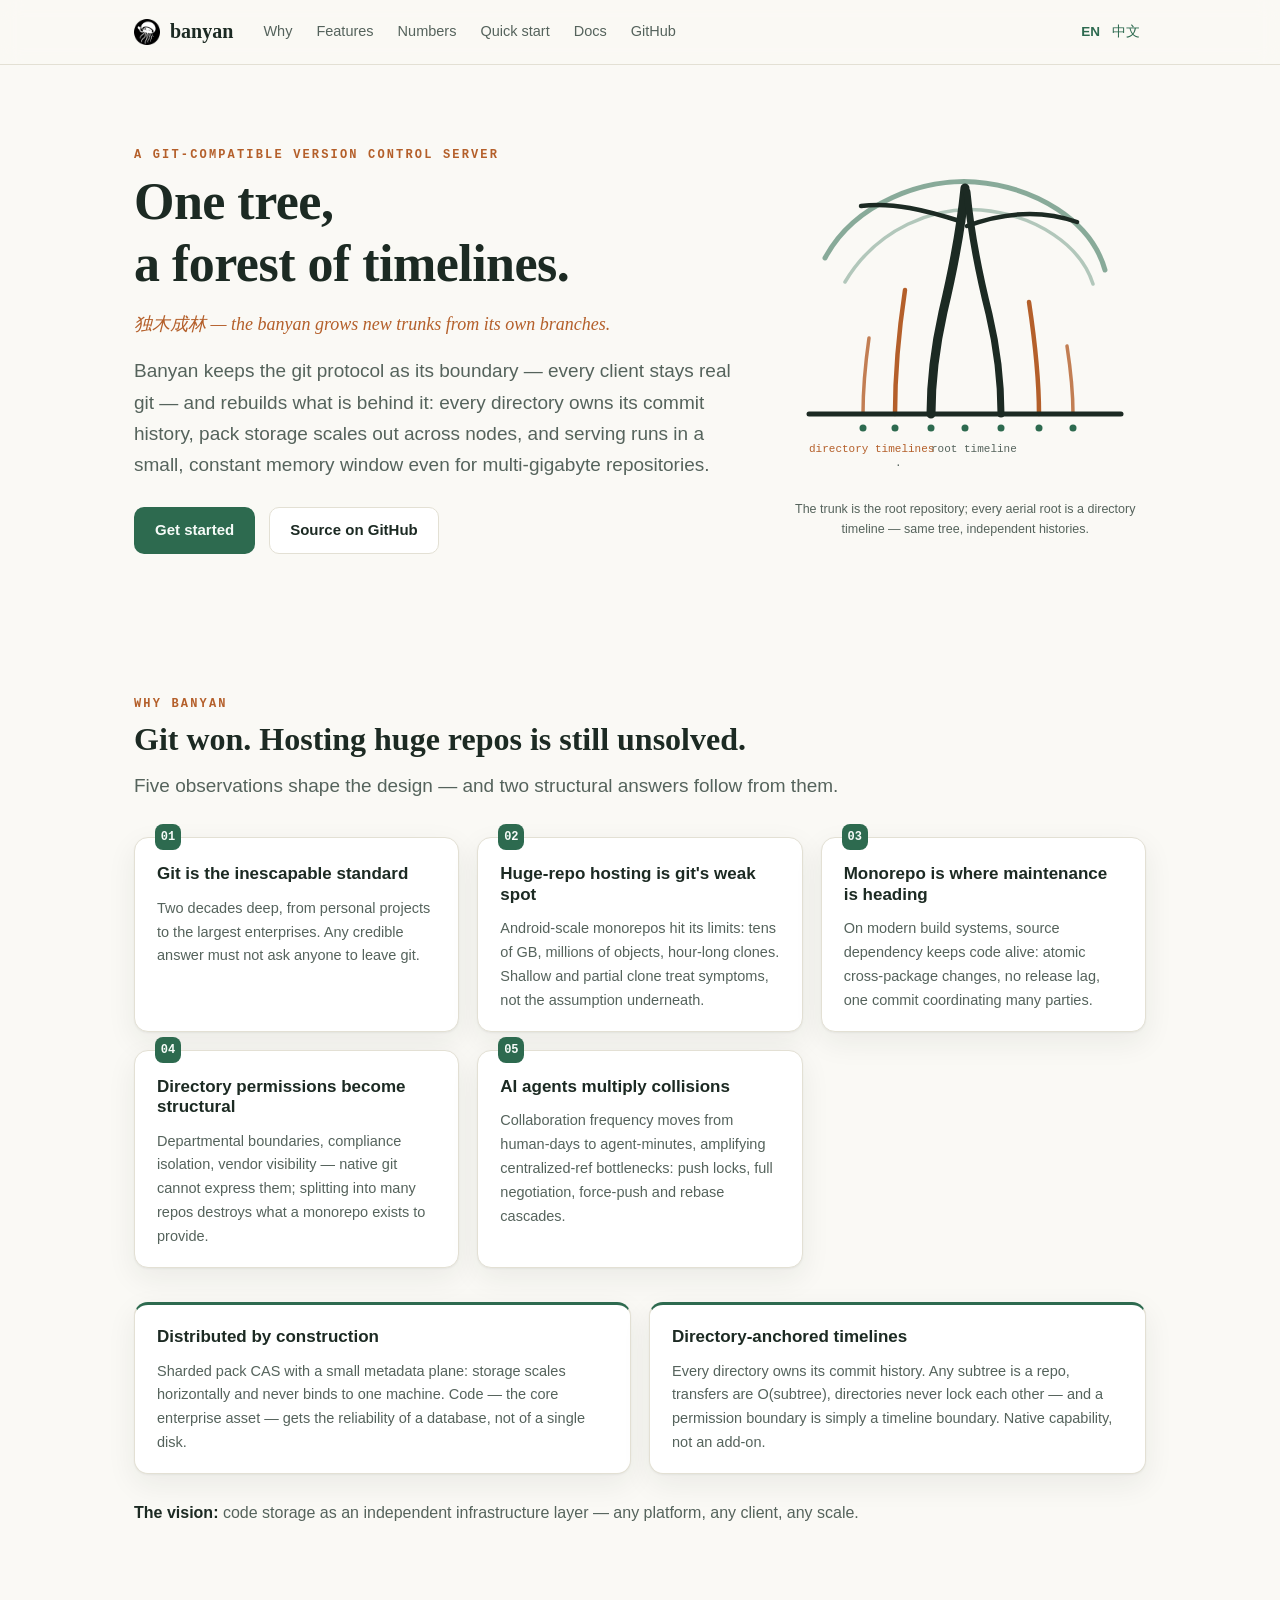
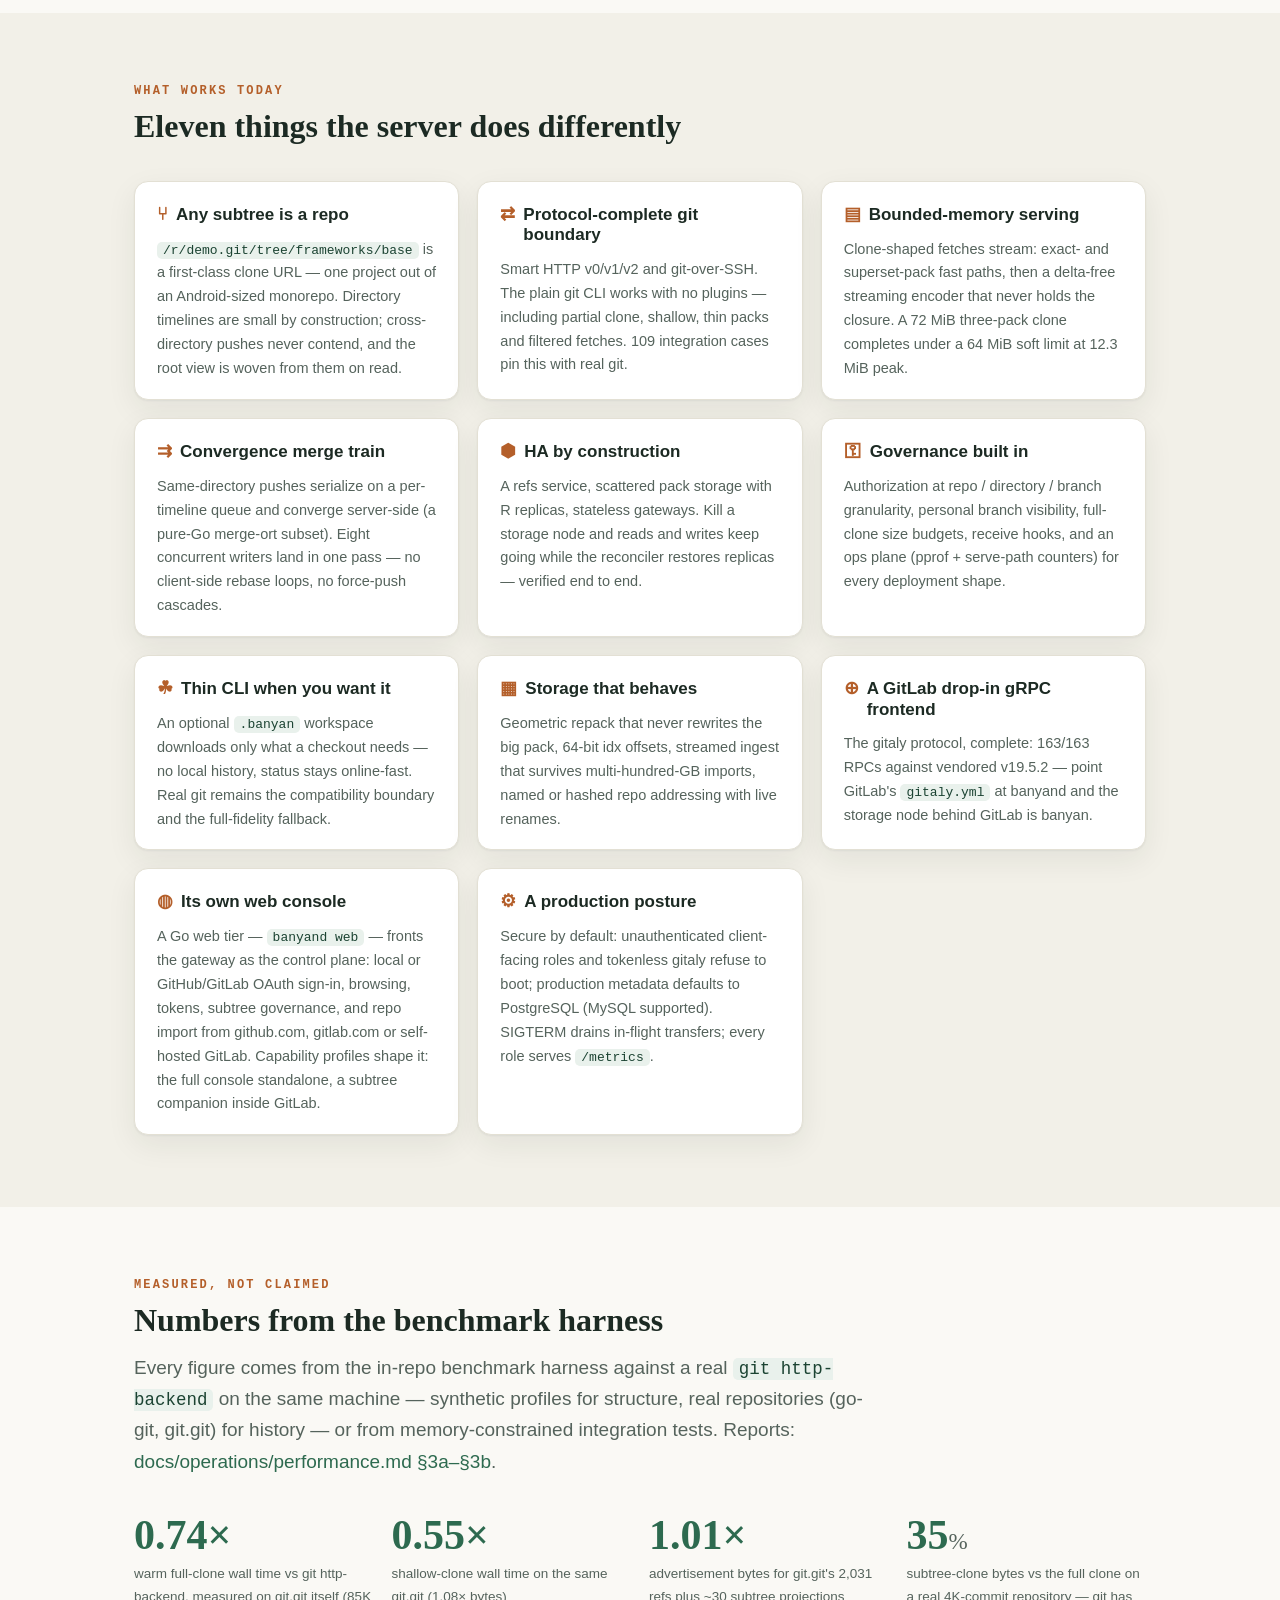
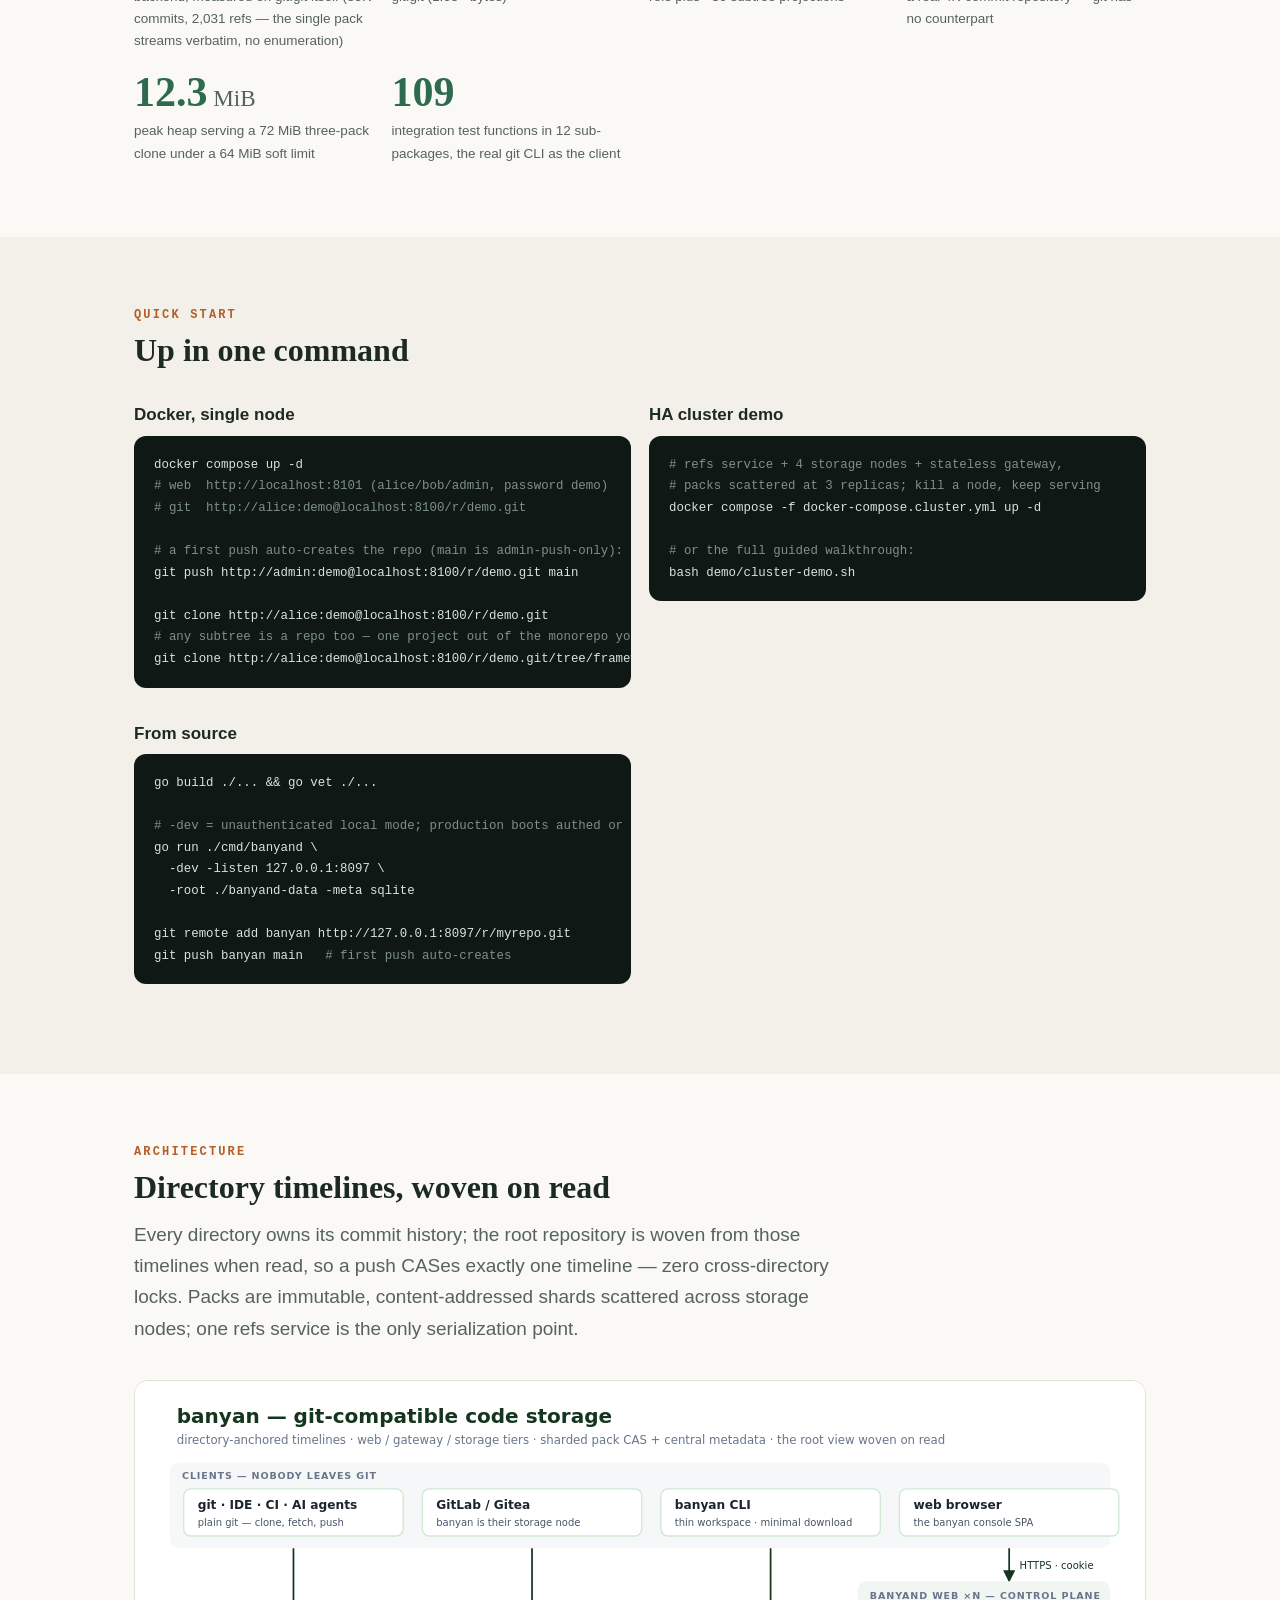
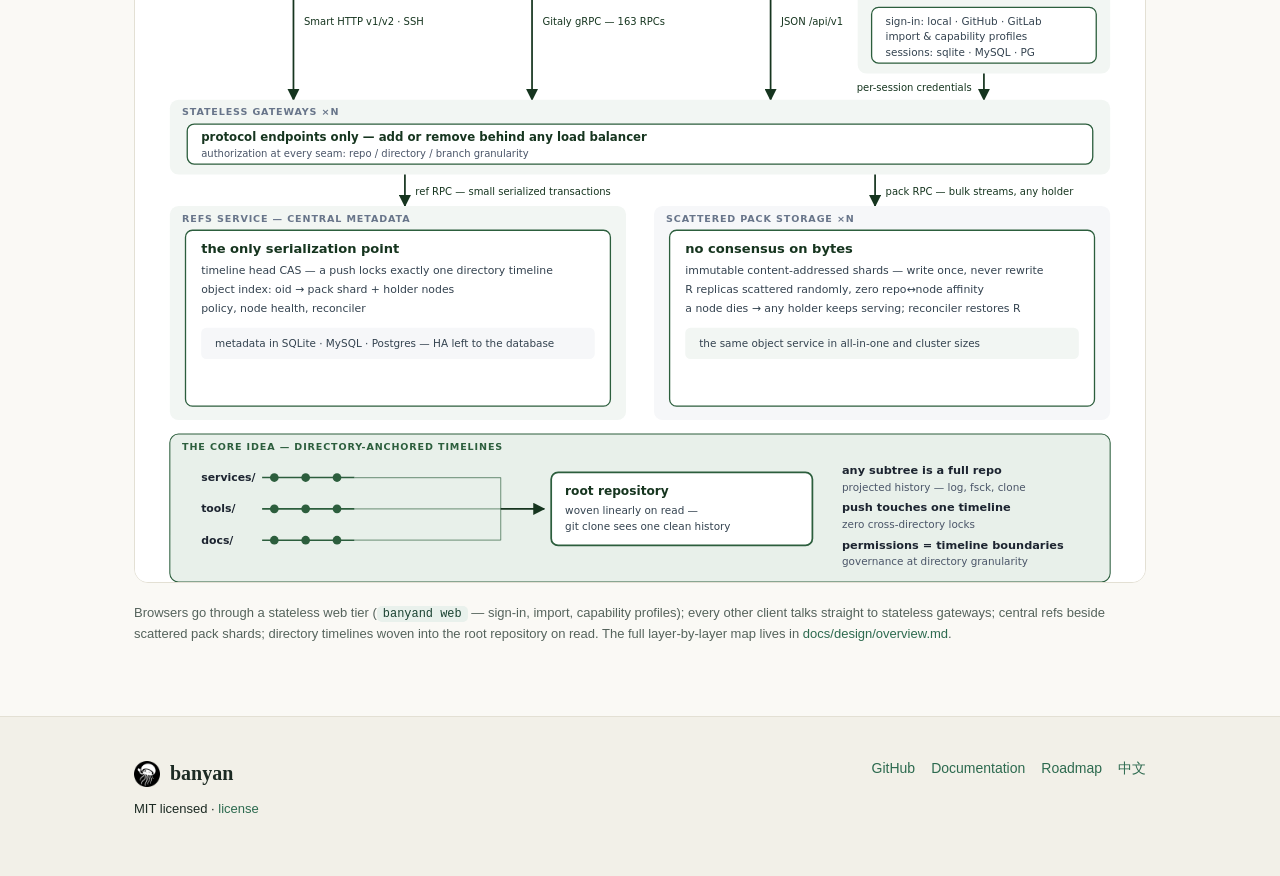
==== commit bd2ec5f0: "site: the flagship numbers — git.git warm full clone 0.74x git's wall time Run C after the 发现⑤ fixes" ====
--- a/index.html
+++ b/index.html
@@ -213,14 +213,14 @@
       <a href="https://github.com/banyan-vcs/banyan/blob/main/docs/operations/performance.md">docs/operations/performance.md §3a–§3b</a>.</p>
     </div>
     <div class="stats">
-      <div class="stat"><div class="num">0.54×</div>
-        <p>shallow-clone wall time vs git http-backend, measured on git.git itself (85K commits, 2,031 refs; 1.08× bytes)</p></div>
-      <div class="stat"><div class="num">1.16×</div>
-        <p>full-clone bytes on a real 4K-commit repository; warm clones run at 0.50× git's wall time</p></div>
+      <div class="stat"><div class="num">0.74×</div>
+        <p>warm full-clone wall time vs git http-backend, measured on git.git itself (85K commits, 2,031 refs — the single pack streams verbatim, no enumeration)</p></div>
+      <div class="stat"><div class="num">0.55×</div>
+        <p>shallow-clone wall time on the same git.git (1.08× bytes)</p></div>
       <div class="stat"><div class="num">1.01×</div>
         <p>advertisement bytes for git.git's 2,031 refs plus ~30 subtree projections</p></div>
       <div class="stat"><div class="num">35<small>%</small></div>
-        <p>subtree-clone bytes vs the full clone of the same real repository — git has no counterpart</p></div>
+        <p>subtree-clone bytes vs the full clone on a real 4K-commit repository — git has no counterpart</p></div>
       <div class="stat"><div class="num">12.3<small> MiB</small></div>
         <p>peak heap serving a 72 MiB three-pack clone under a 64 MiB soft limit</p></div>
       <div class="stat"><div class="num">109</div>
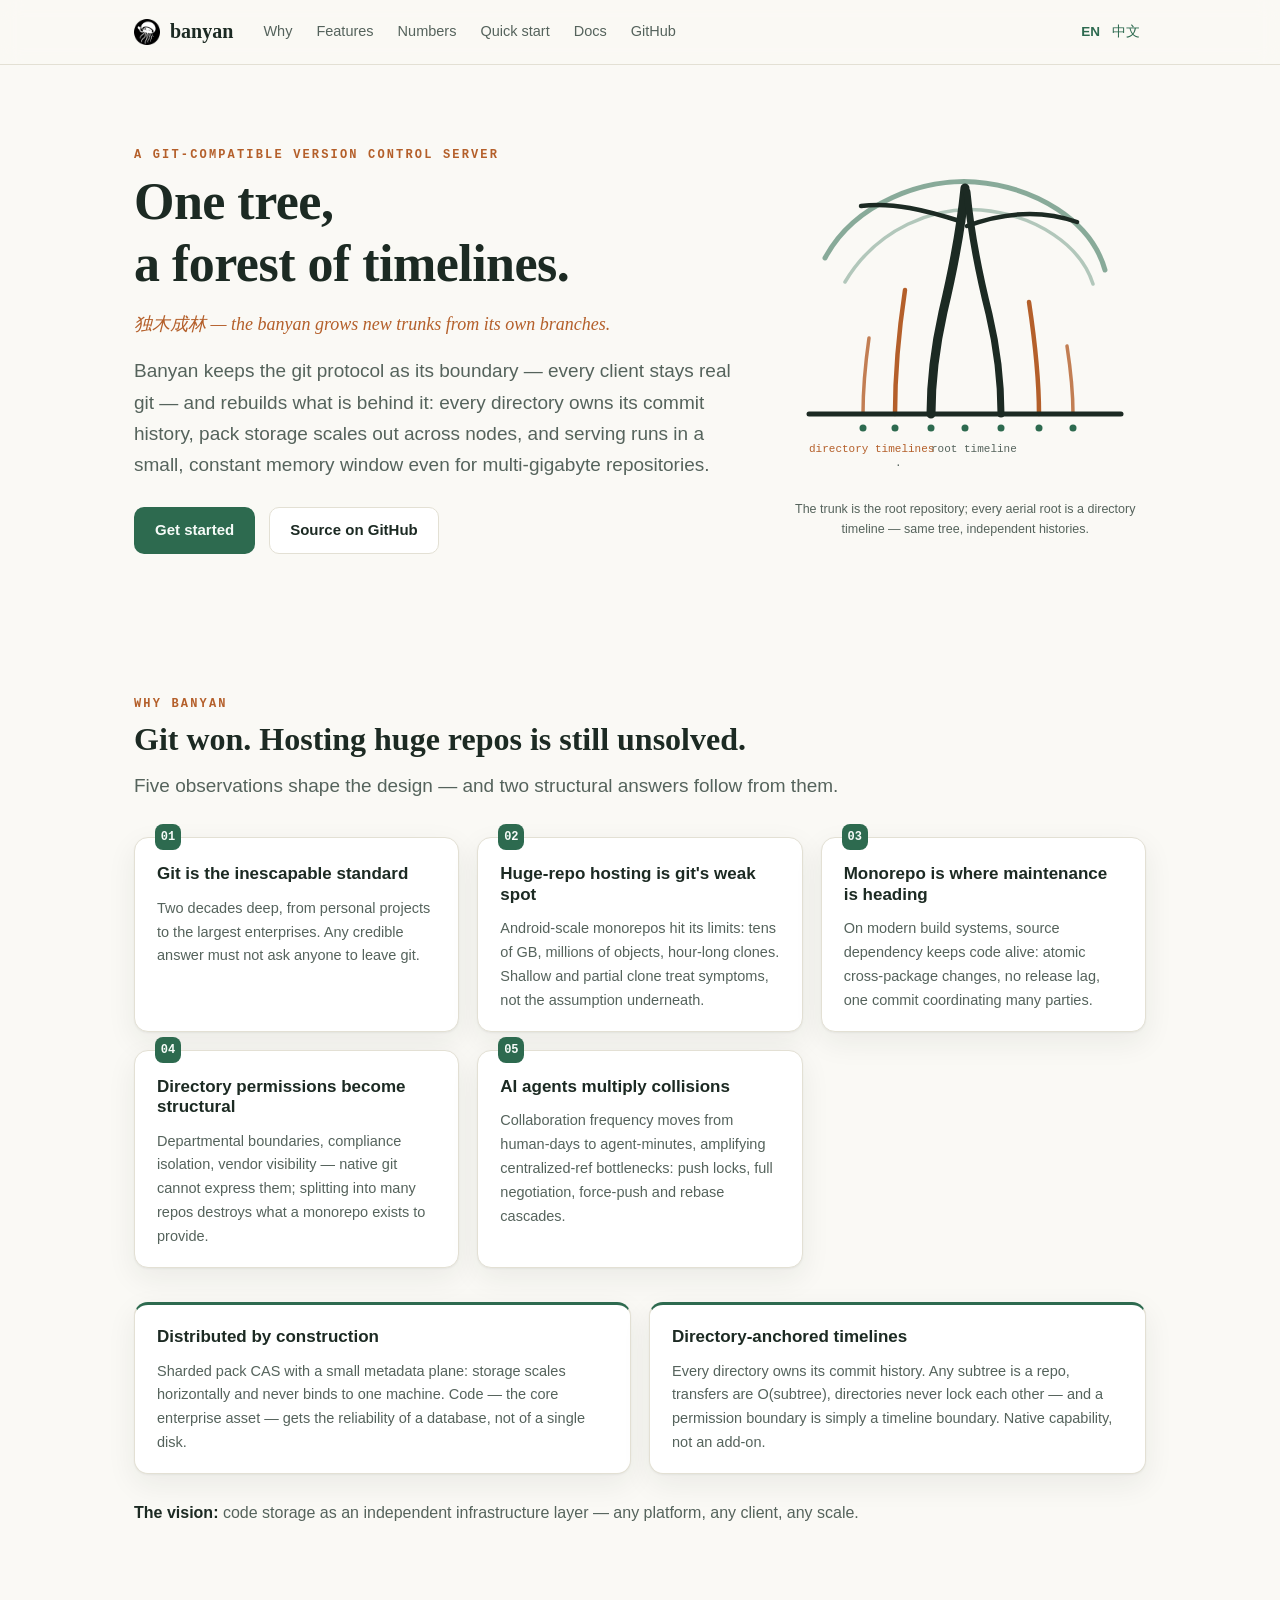
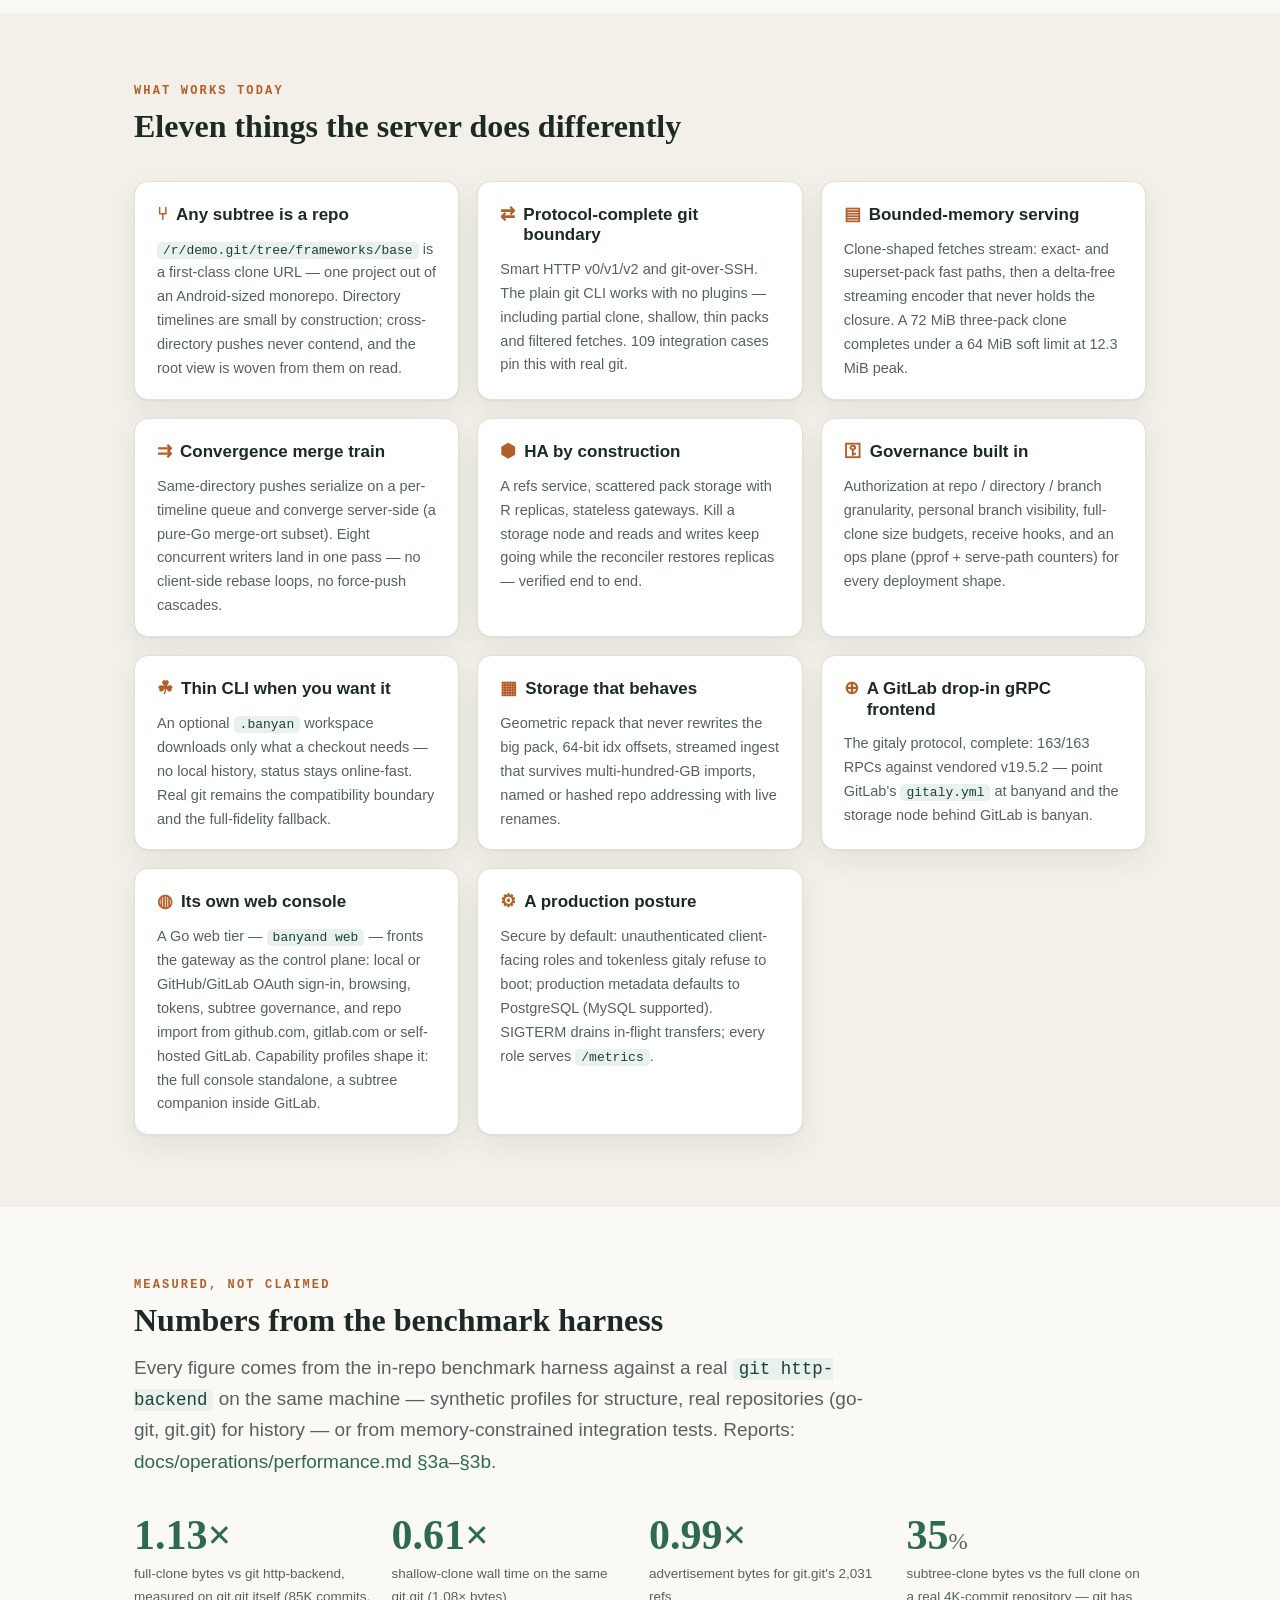
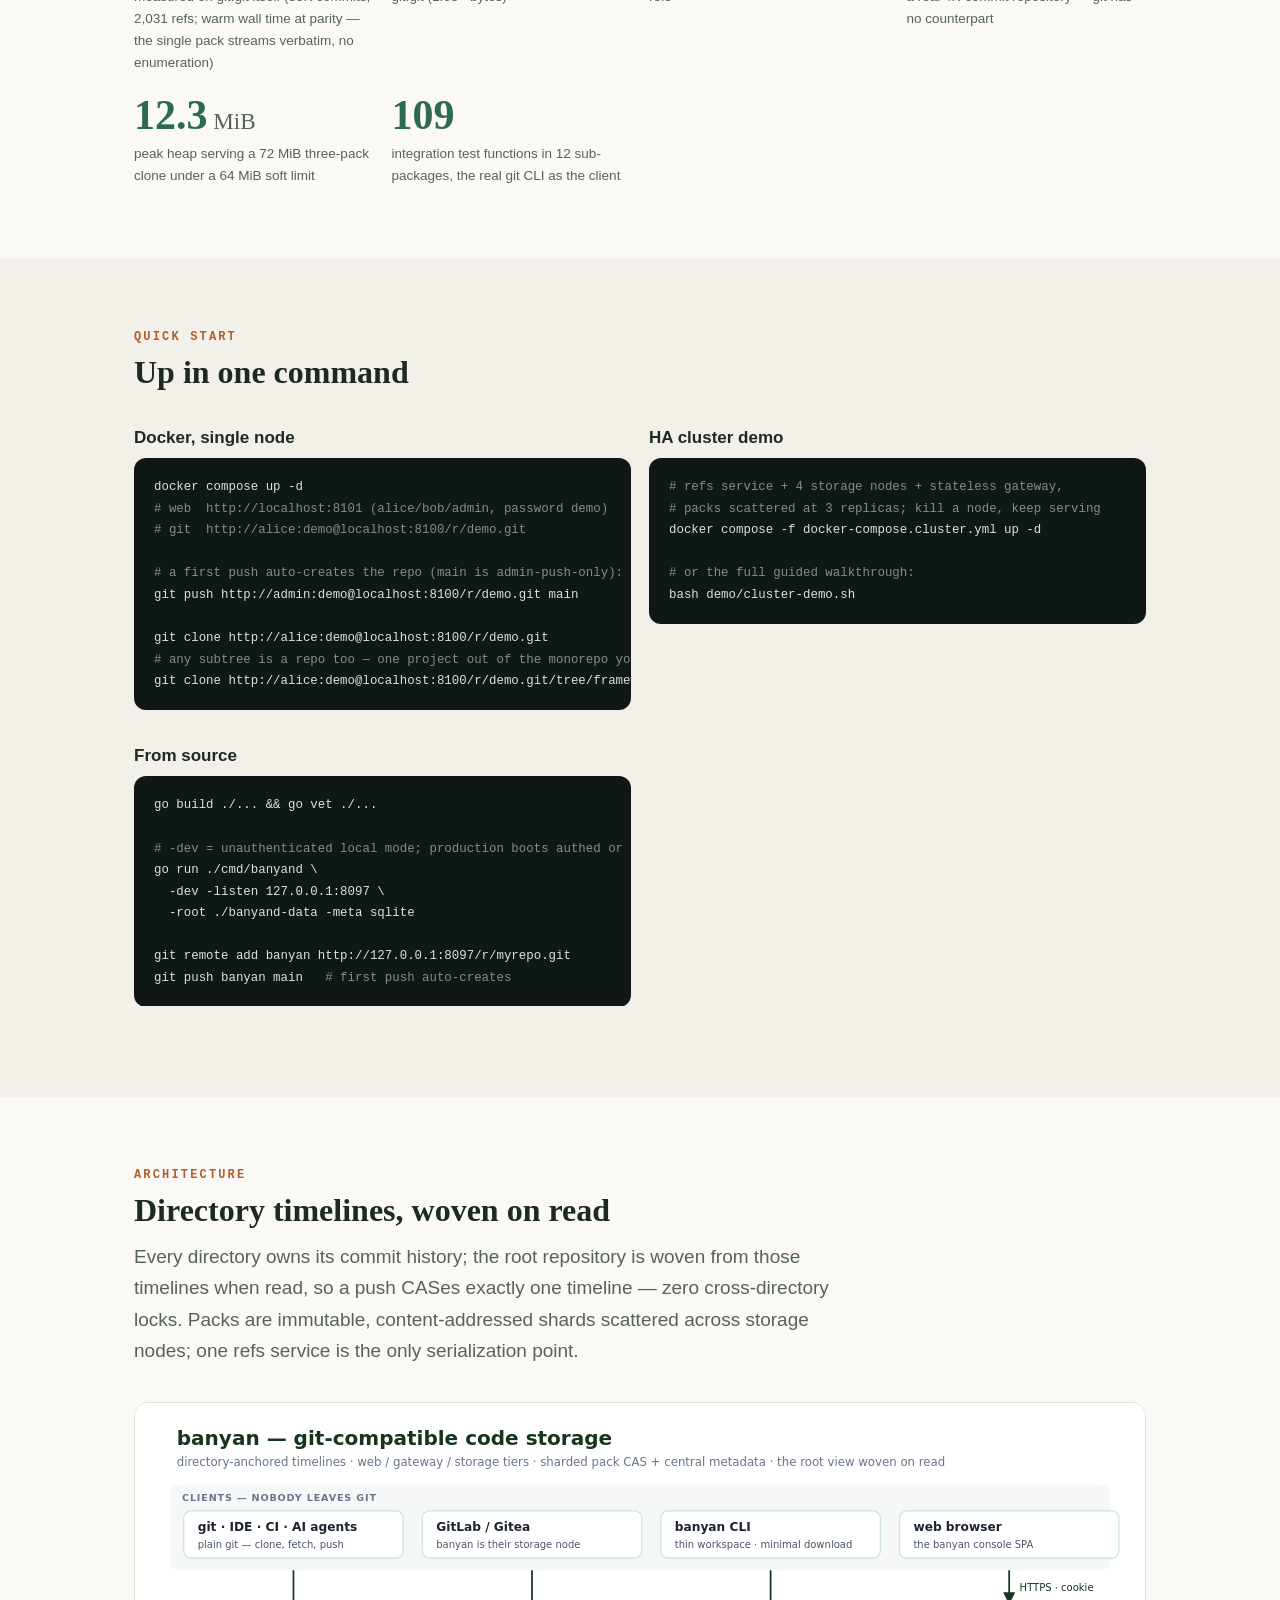
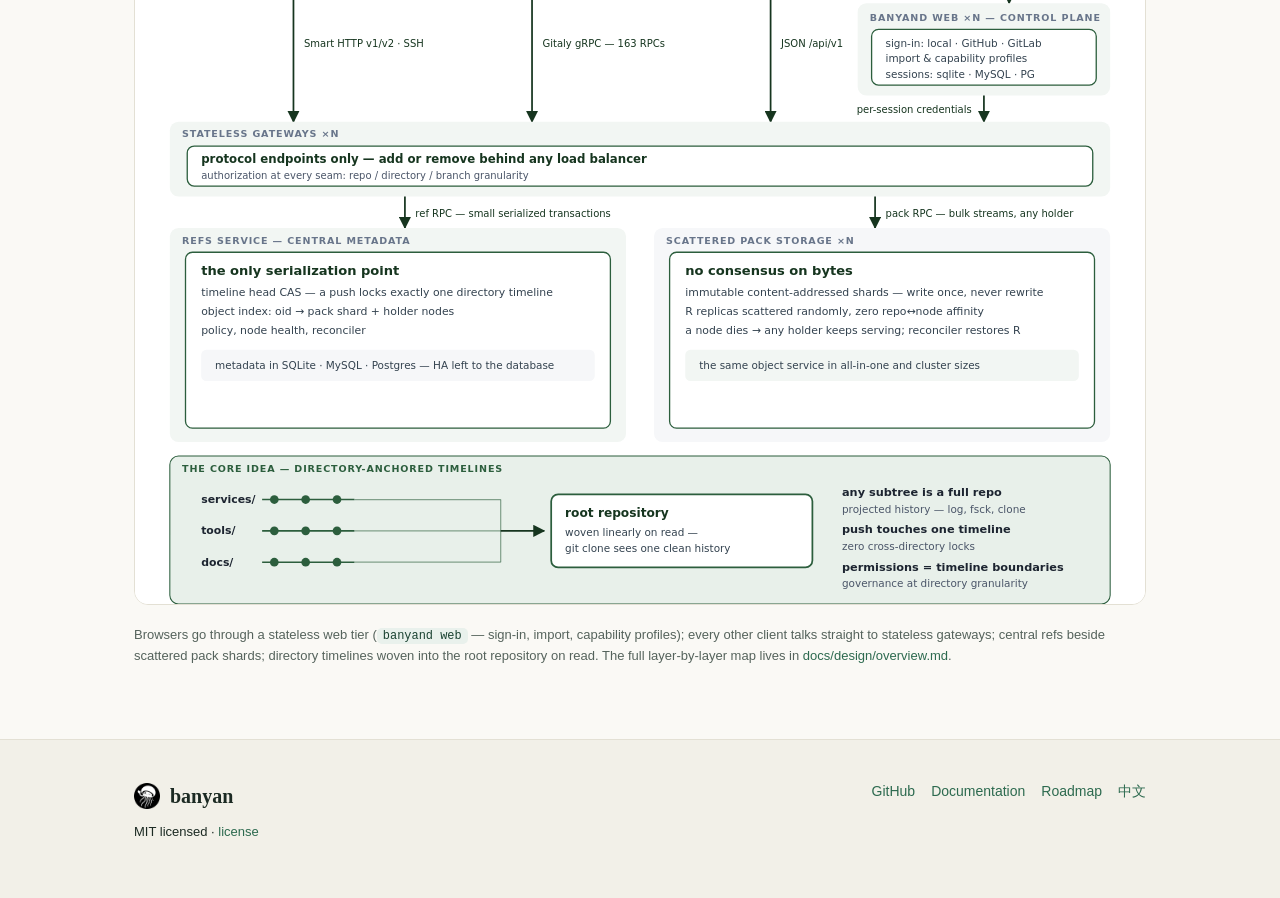
==== commit d033c1d1: "site: Run E numbers — full-clone bytes 1.13x with warm wall parity on git.git After the snapshot + o" ====
--- a/index.html
+++ b/index.html
@@ -213,12 +213,12 @@
       <a href="https://github.com/banyan-vcs/banyan/blob/main/docs/operations/performance.md">docs/operations/performance.md §3a–§3b</a>.</p>
     </div>
     <div class="stats">
-      <div class="stat"><div class="num">0.74×</div>
-        <p>warm full-clone wall time vs git http-backend, measured on git.git itself (85K commits, 2,031 refs — the single pack streams verbatim, no enumeration)</p></div>
-      <div class="stat"><div class="num">0.55×</div>
+      <div class="stat"><div class="num">1.13×</div>
+        <p>full-clone bytes vs git http-backend, measured on git.git itself (85K commits, 2,031 refs; warm wall time at parity — the single pack streams verbatim, no enumeration)</p></div>
+      <div class="stat"><div class="num">0.61×</div>
         <p>shallow-clone wall time on the same git.git (1.08× bytes)</p></div>
-      <div class="stat"><div class="num">1.01×</div>
-        <p>advertisement bytes for git.git's 2,031 refs plus ~30 subtree projections</p></div>
+      <div class="stat"><div class="num">0.99×</div>
+        <p>advertisement bytes for git.git's 2,031 refs</p></div>
       <div class="stat"><div class="num">35<small>%</small></div>
         <p>subtree-clone bytes vs the full clone on a real 4K-commit repository — git has no counterpart</p></div>
       <div class="stat"><div class="num">12.3<small> MiB</small></div>
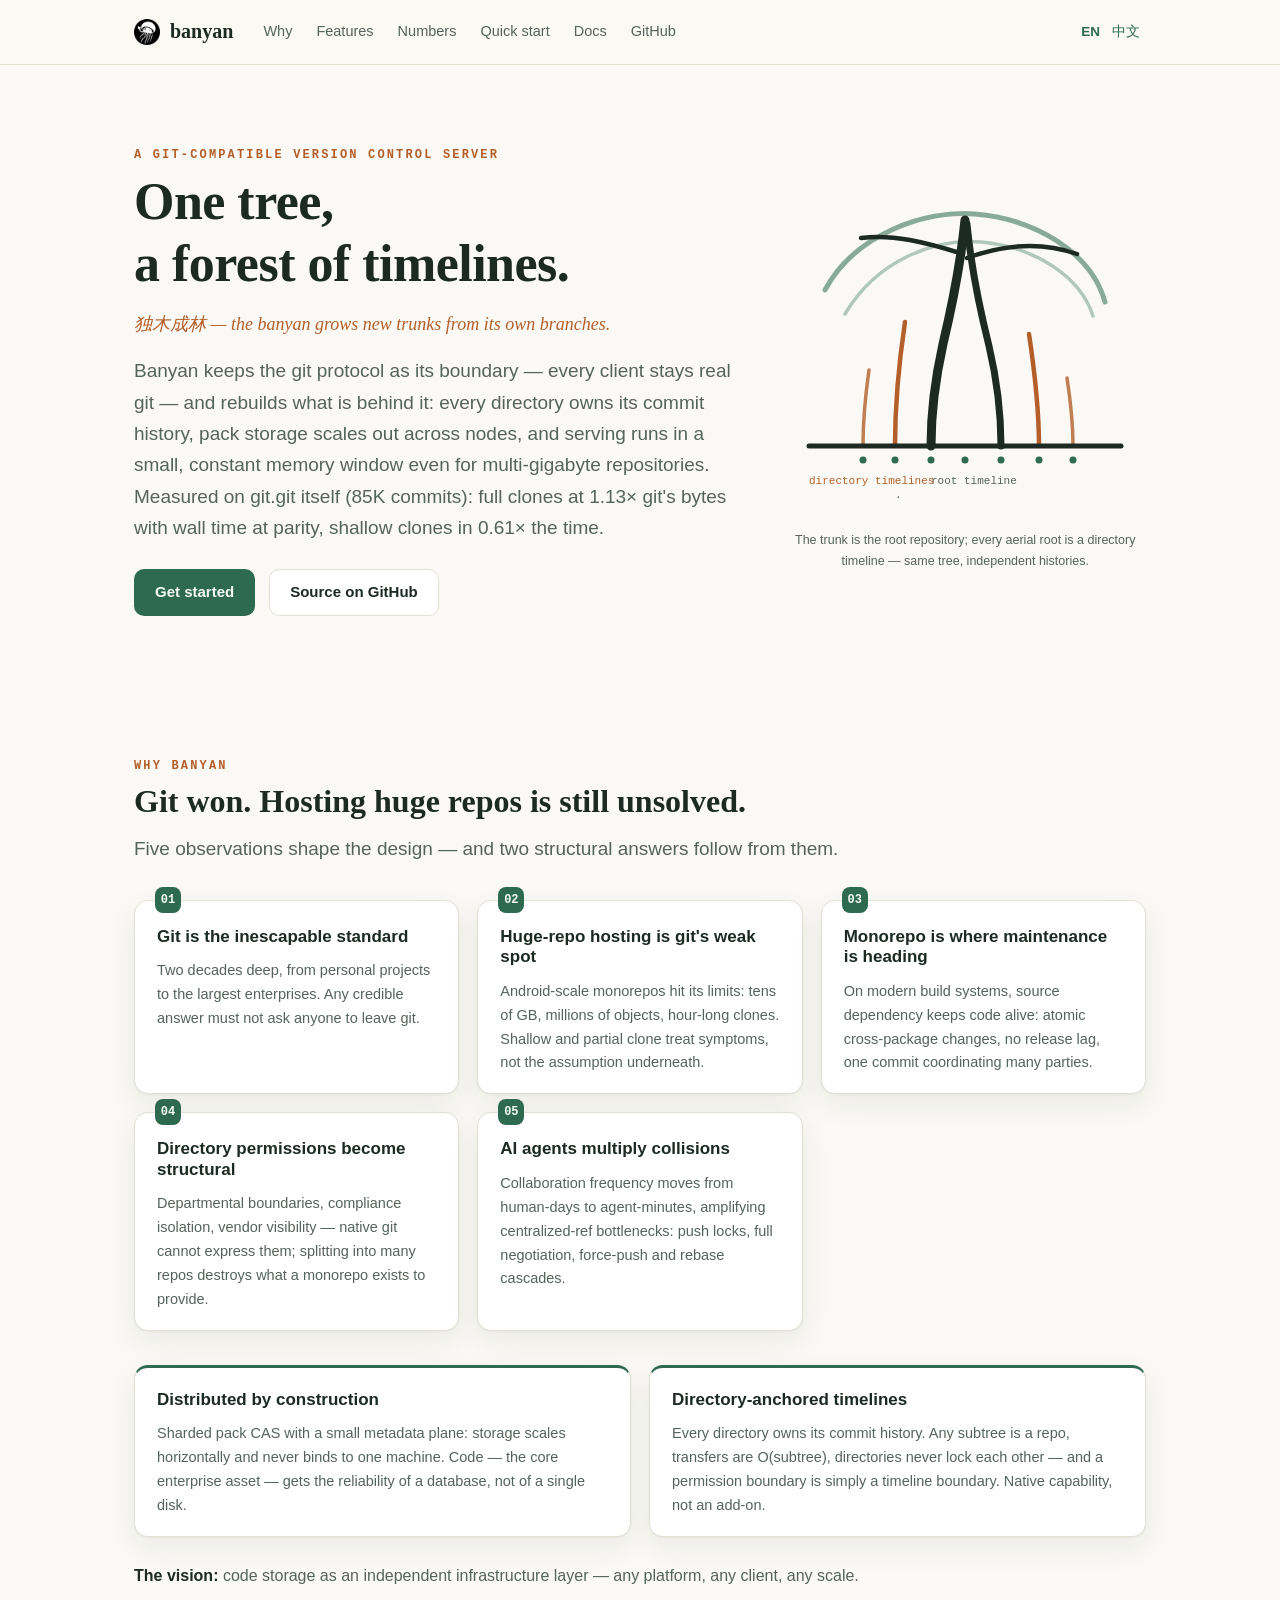
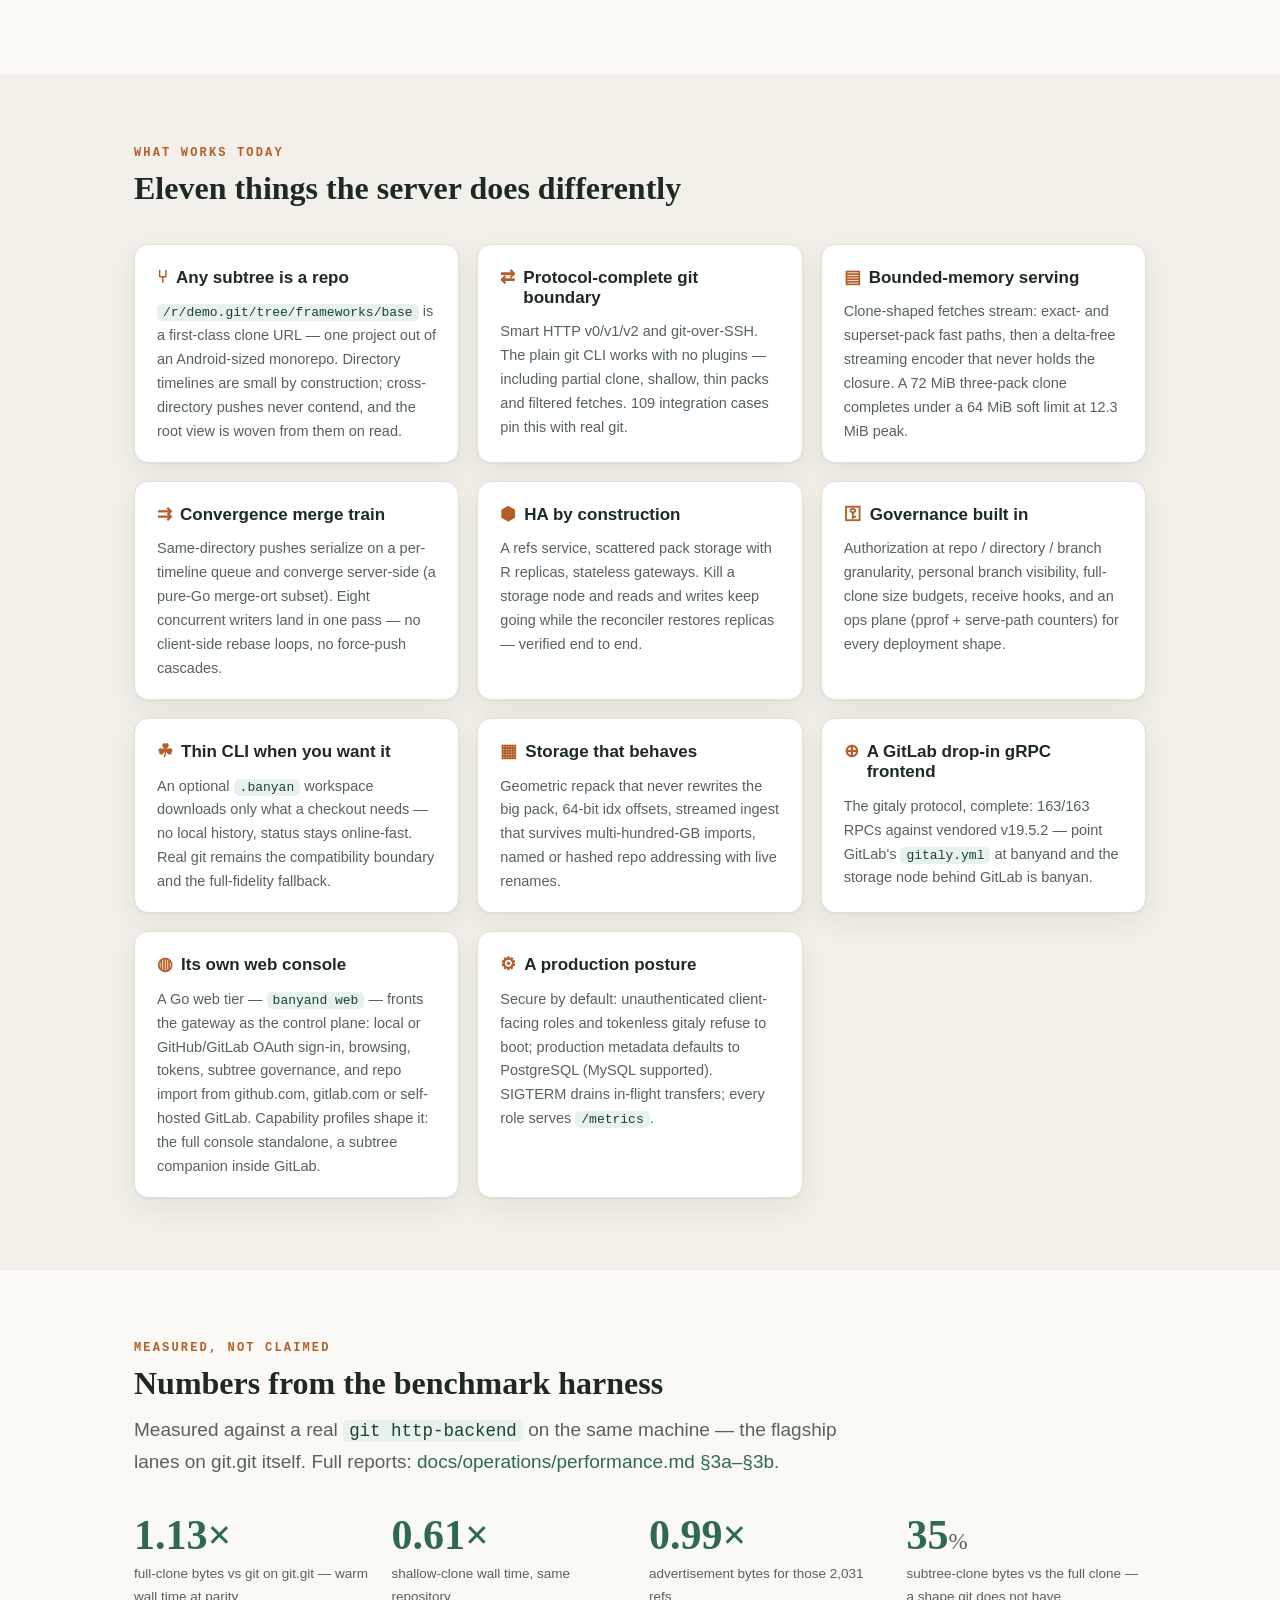
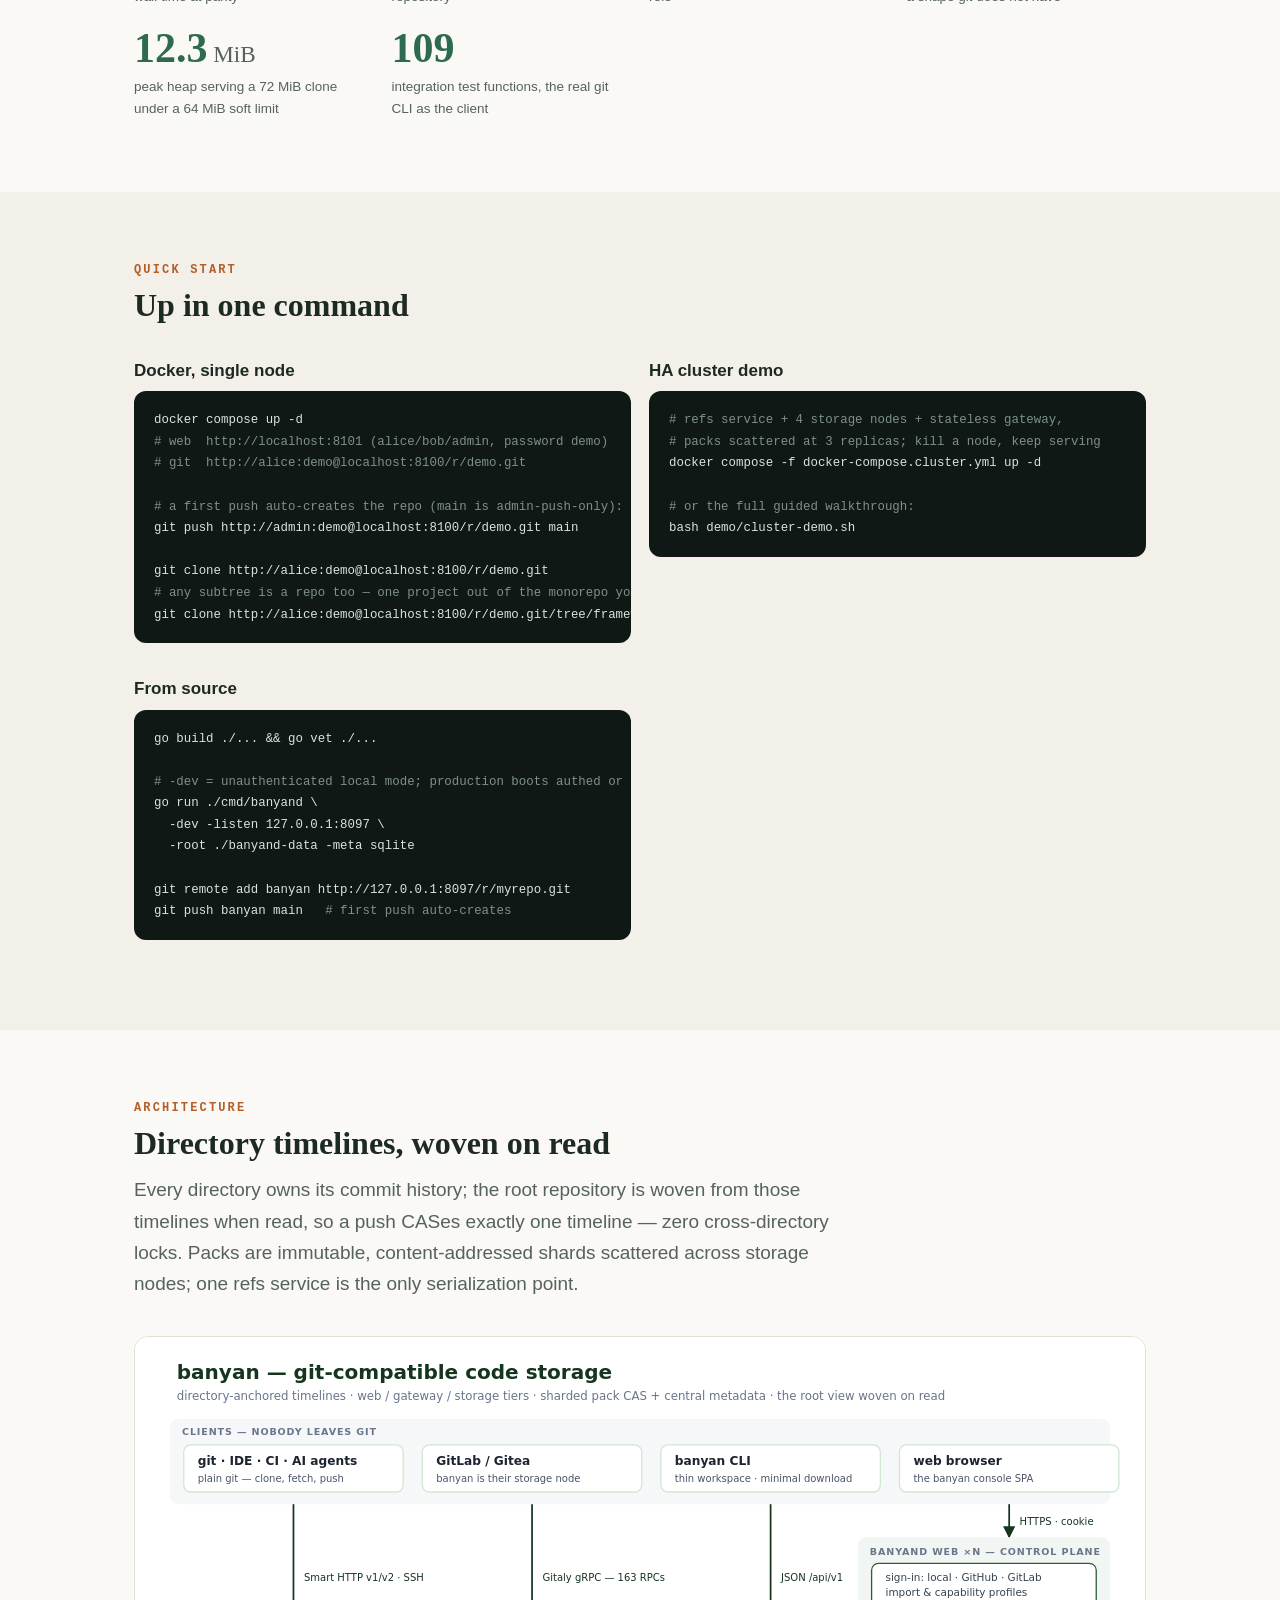
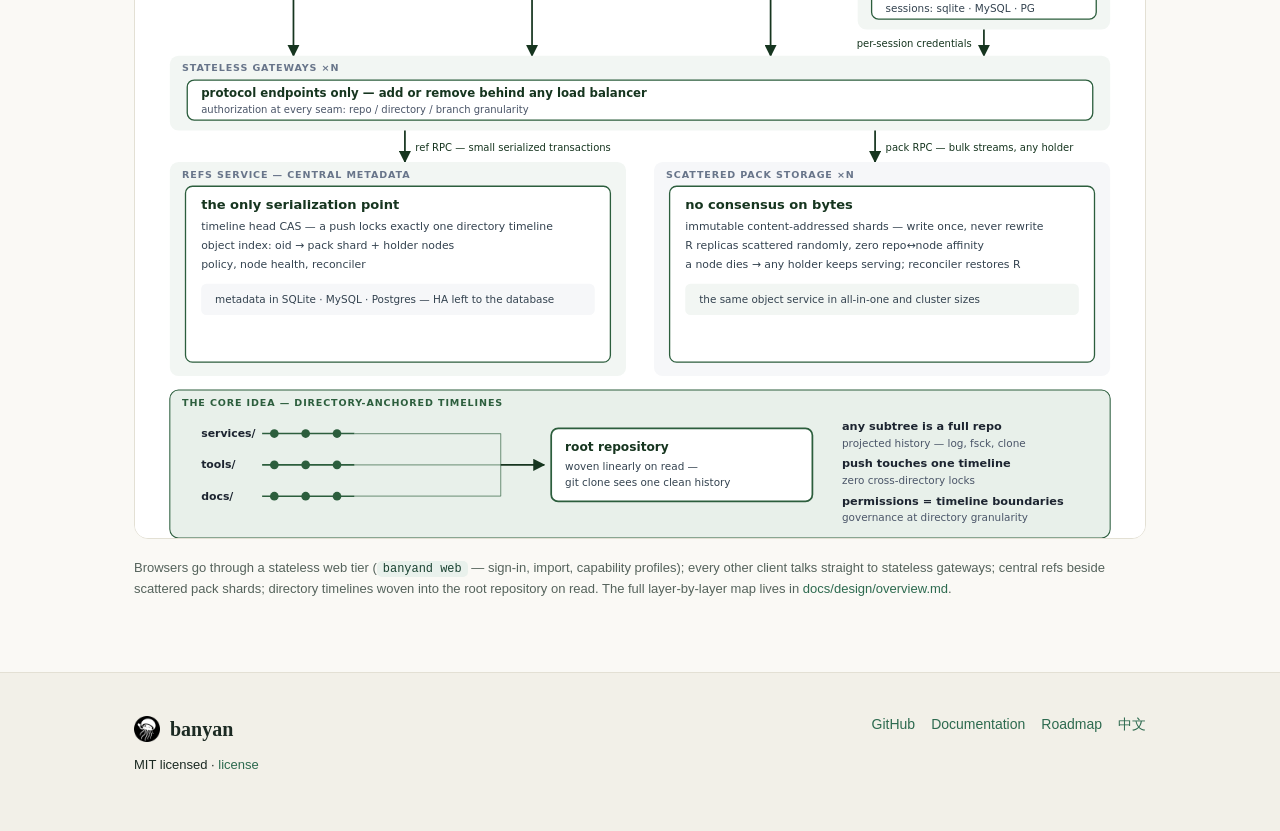
==== commit 4660bfbf: "site: the hero carries the measured claim; the stats tighten to one line each One sentence in the he" ====
--- a/index.html
+++ b/index.html
@@ -41,6 +41,8 @@
         git — and rebuilds what is behind it: every directory owns its commit
         history, pack storage scales out across nodes, and serving runs in a
         small, constant memory window even for multi-gigabyte repositories.
+        Measured on git.git itself (85K commits): full clones at 1.13× git's
+        bytes with wall time at parity, shallow clones in 0.61× the time.
       </p>
       <div class="cta">
         <a class="btn primary" href="#quickstart">Get started</a>
@@ -206,25 +208,23 @@
     <div class="section-head">
       <span class="kicker">Measured, not claimed</span>
       <h2>Numbers from the benchmark harness</h2>
-      <p class="lede">Every figure comes from the in-repo benchmark harness
-      against a real <code>git http-backend</code> on the same machine —
-      synthetic profiles for structure, real repositories (go-git, git.git)
-      for history — or from memory-constrained integration tests. Reports:
+      <p class="lede">Measured against a real <code>git http-backend</code> on
+      the same machine — the flagship lanes on git.git itself. Full reports:
       <a href="https://github.com/banyan-vcs/banyan/blob/main/docs/operations/performance.md">docs/operations/performance.md §3a–§3b</a>.</p>
     </div>
     <div class="stats">
       <div class="stat"><div class="num">1.13×</div>
-        <p>full-clone bytes vs git http-backend, measured on git.git itself (85K commits, 2,031 refs; warm wall time at parity — the single pack streams verbatim, no enumeration)</p></div>
+        <p>full-clone bytes vs git on git.git — warm wall time at parity</p></div>
       <div class="stat"><div class="num">0.61×</div>
-        <p>shallow-clone wall time on the same git.git (1.08× bytes)</p></div>
+        <p>shallow-clone wall time, same repository</p></div>
       <div class="stat"><div class="num">0.99×</div>
-        <p>advertisement bytes for git.git's 2,031 refs</p></div>
+        <p>advertisement bytes for those 2,031 refs</p></div>
       <div class="stat"><div class="num">35<small>%</small></div>
-        <p>subtree-clone bytes vs the full clone on a real 4K-commit repository — git has no counterpart</p></div>
+        <p>subtree-clone bytes vs the full clone — a shape git does not have</p></div>
       <div class="stat"><div class="num">12.3<small> MiB</small></div>
-        <p>peak heap serving a 72 MiB three-pack clone under a 64 MiB soft limit</p></div>
+        <p>peak heap serving a 72 MiB clone under a 64 MiB soft limit</p></div>
       <div class="stat"><div class="num">109</div>
-        <p>integration test functions in 12 sub-packages, the real git CLI as the client</p></div>
+        <p>integration test functions, the real git CLI as the client</p></div>
     </div>
   </div>
 </section>
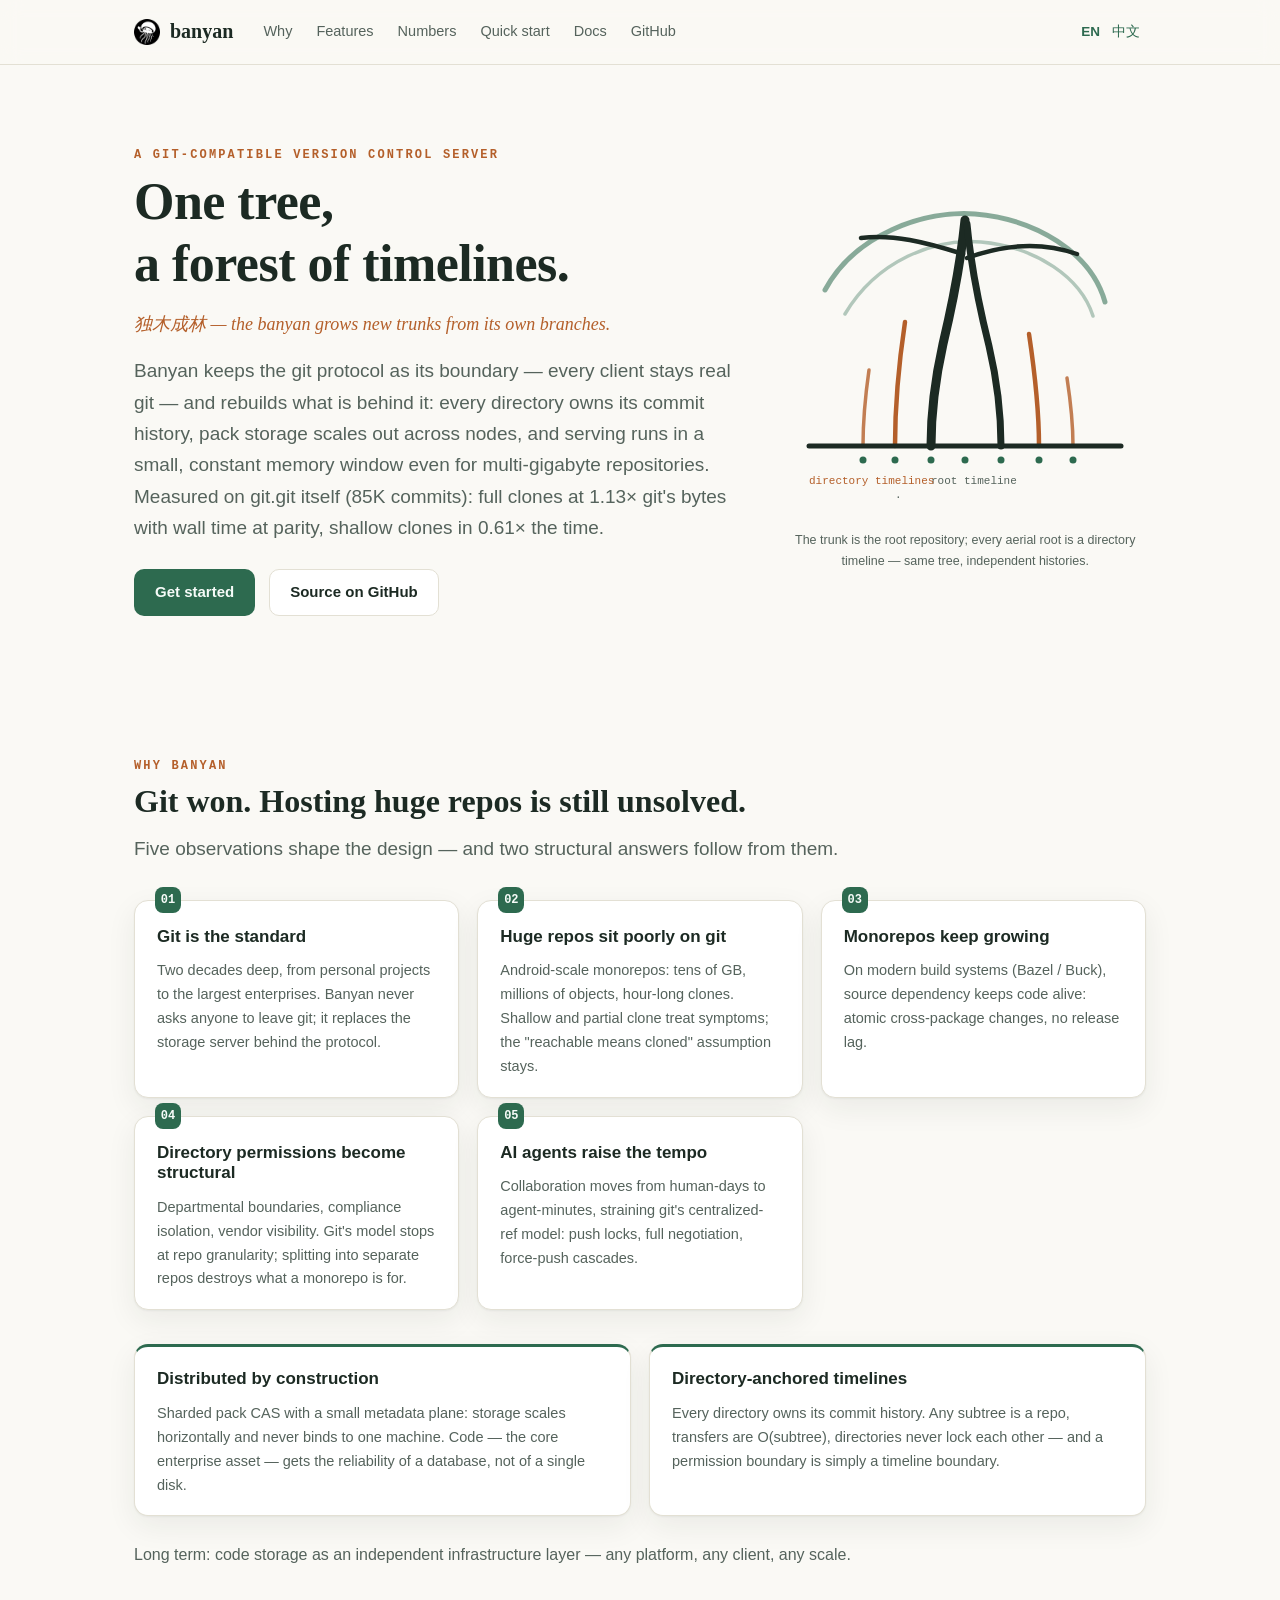
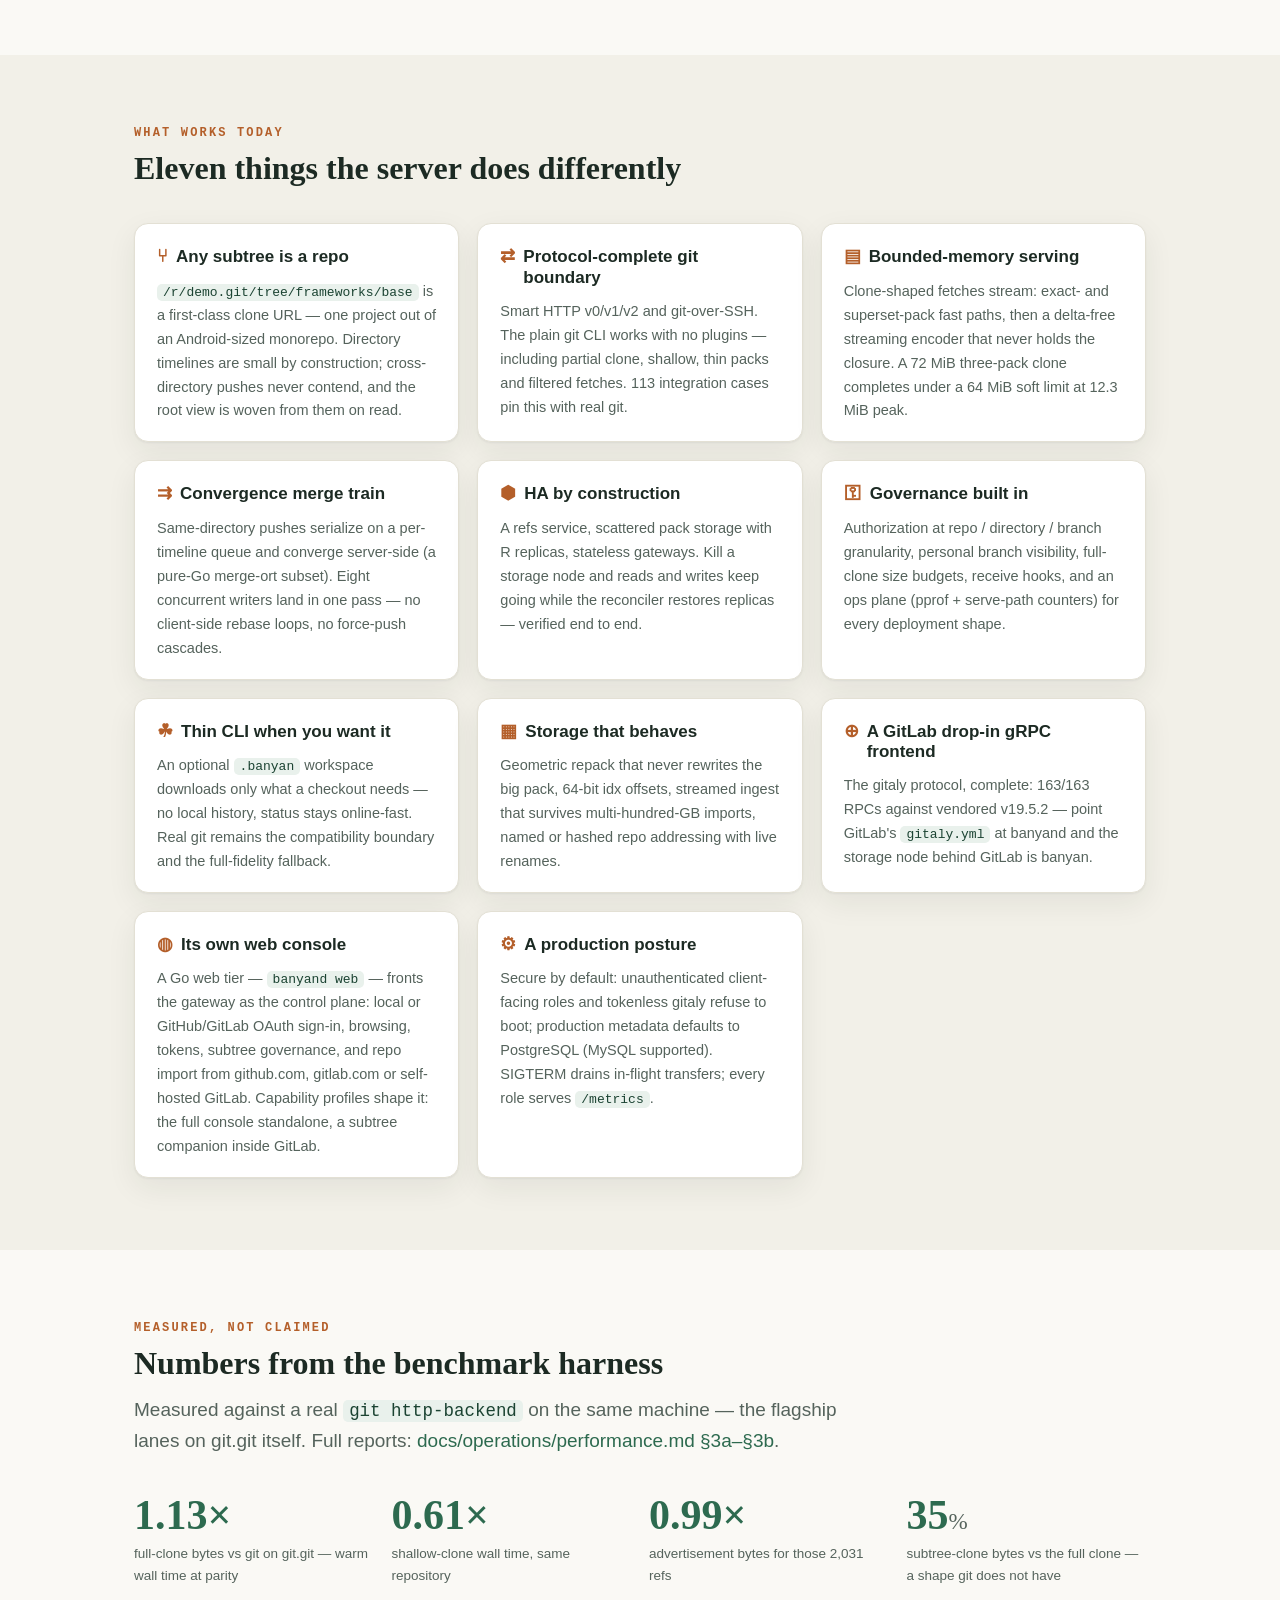
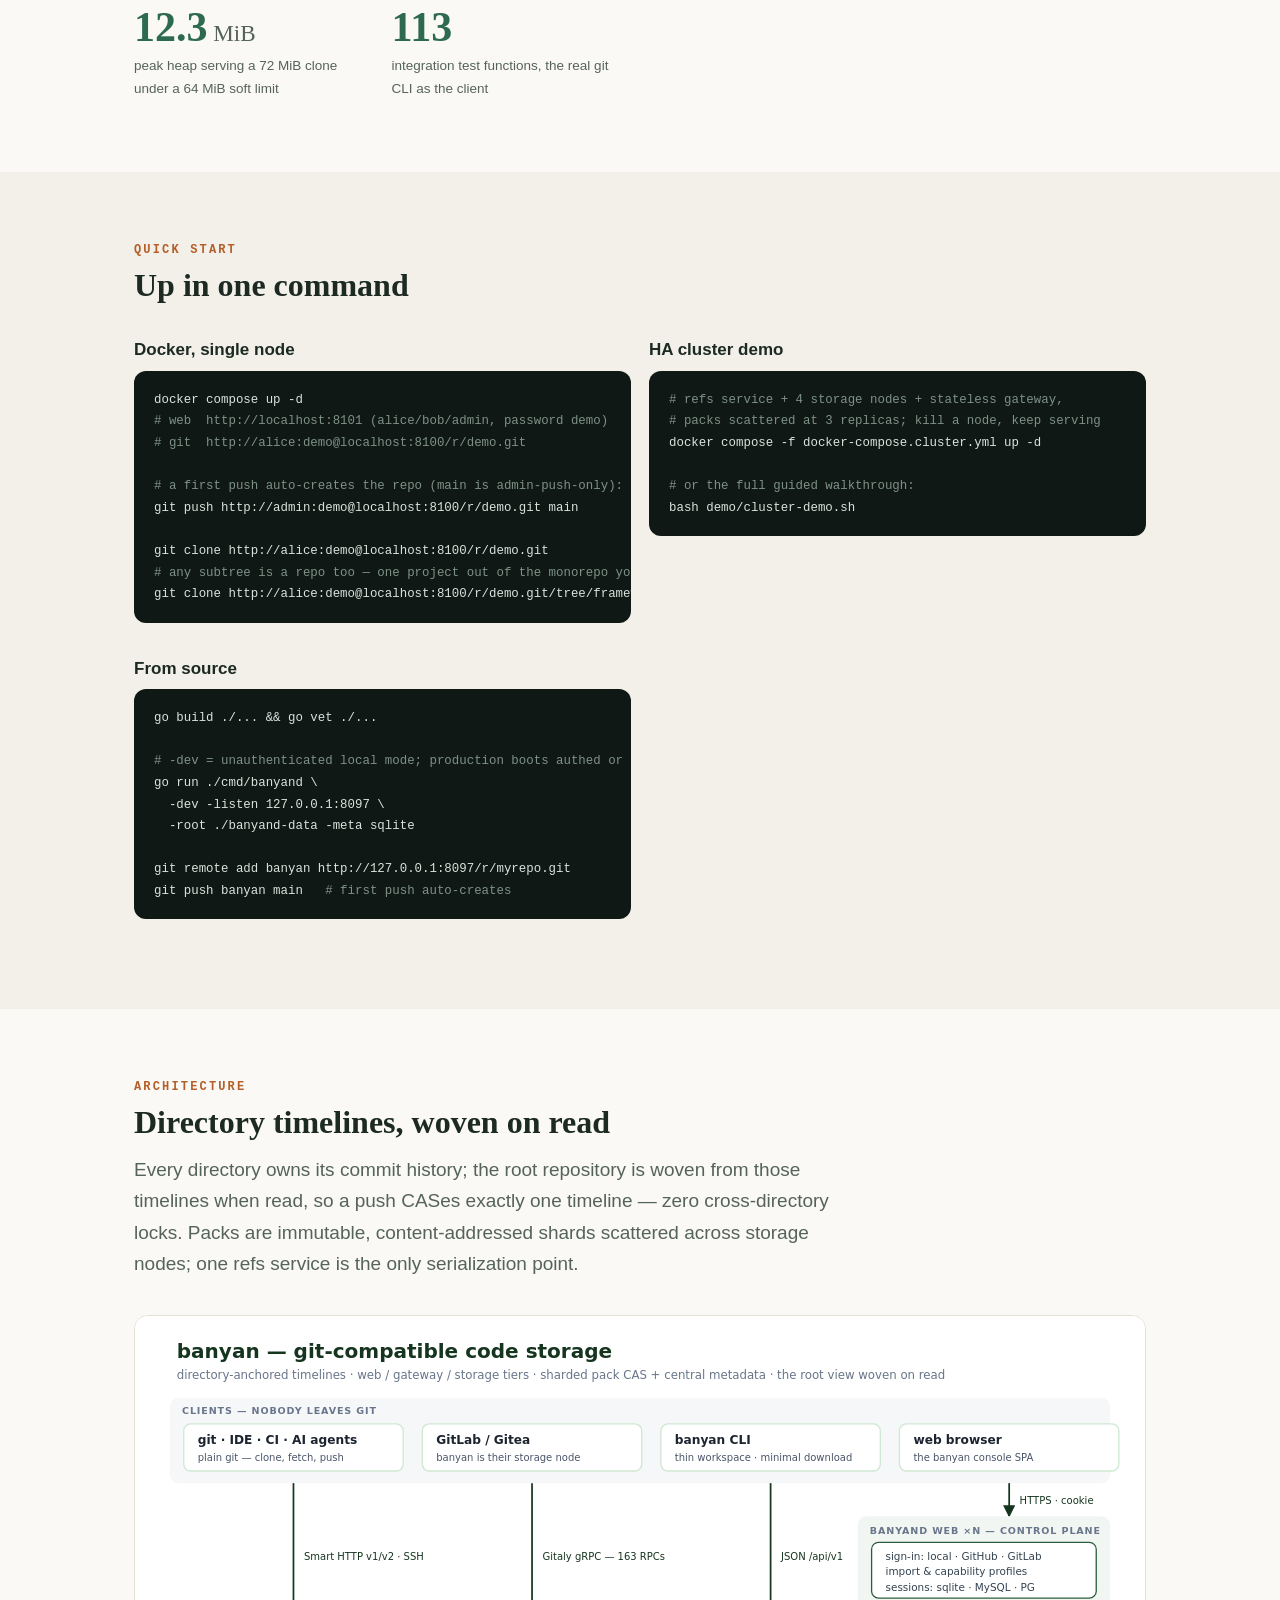
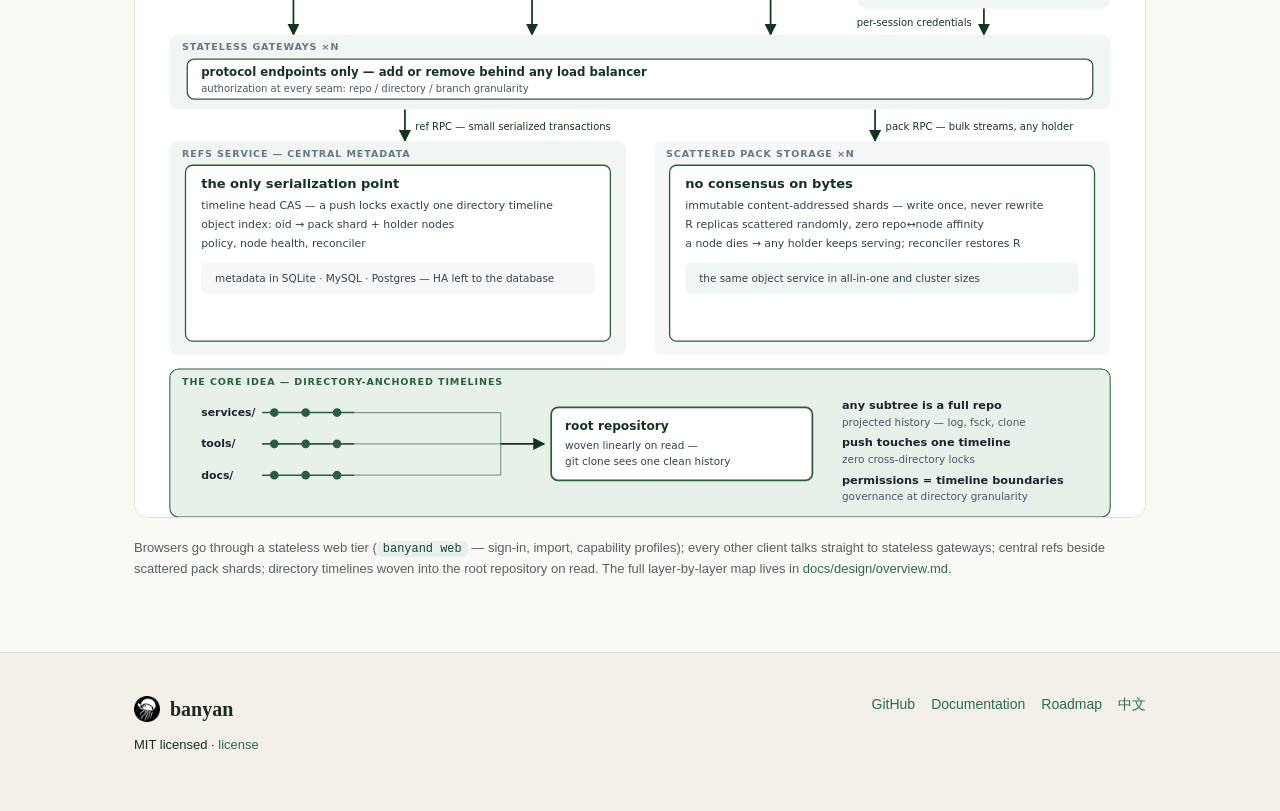
==== commit 235ba4bc: "site: plain-sentence why cards; refresh the test-count band The five why cards drop the declaration " ====
--- a/index.html
+++ b/index.html
@@ -104,25 +104,25 @@
       answers follow from them.</p>
     </div>
     <div class="steps">
-      <div class="card"><h3>Git is the inescapable standard</h3>
-        <p>Two decades deep, from personal projects to the largest enterprises.
-        Any credible answer must not ask anyone to leave git.</p></div>
-      <div class="card"><h3>Huge-repo hosting is git's weak spot</h3>
-        <p>Android-scale monorepos hit its limits: tens of GB, millions of
-        objects, hour-long clones. Shallow and partial clone treat symptoms,
-        not the assumption underneath.</p></div>
-      <div class="card"><h3>Monorepo is where maintenance is heading</h3>
-        <p>On modern build systems, source dependency keeps code alive:
-        atomic cross-package changes, no release lag, one commit coordinating
-        many parties.</p></div>
+      <div class="card"><h3>Git is the standard</h3>
+        <p>Two decades deep, from personal projects to the largest
+        enterprises. Banyan never asks anyone to leave git; it replaces the
+        storage server behind the protocol.</p></div>
+      <div class="card"><h3>Huge repos sit poorly on git</h3>
+        <p>Android-scale monorepos: tens of GB, millions of objects,
+        hour-long clones. Shallow and partial clone treat symptoms; the
+        "reachable means cloned" assumption stays.</p></div>
+      <div class="card"><h3>Monorepos keep growing</h3>
+        <p>On modern build systems (Bazel / Buck), source dependency keeps
+        code alive: atomic cross-package changes, no release lag.</p></div>
       <div class="card"><h3>Directory permissions become structural</h3>
-        <p>Departmental boundaries, compliance isolation, vendor visibility —
-        native git cannot express them; splitting into many repos destroys
-        what a monorepo exists to provide.</p></div>
-      <div class="card"><h3>AI agents multiply collisions</h3>
-        <p>Collaboration frequency moves from human-days to agent-minutes,
-        amplifying centralized-ref bottlenecks: push locks, full negotiation,
-        force-push and rebase cascades.</p></div>
+        <p>Departmental boundaries, compliance isolation, vendor visibility.
+        Git's model stops at repo granularity; splitting into separate repos
+        destroys what a monorepo is for.</p></div>
+      <div class="card"><h3>AI agents raise the tempo</h3>
+        <p>Collaboration moves from human-days to agent-minutes, straining
+        git's centralized-ref model: push locks, full negotiation,
+        force-push cascades.</p></div>
     </div>
     <div class="grid pillars" style="margin-top:34px">
       <div class="card"><h3>Distributed by construction</h3>
@@ -133,12 +133,11 @@
       <div class="card"><h3>Directory-anchored timelines</h3>
         <p>Every directory owns its commit history. Any subtree is a repo,
         transfers are O(subtree), directories never lock each other — and a
-        permission boundary is simply a timeline boundary. Native
-        capability, not an add-on.</p></div>
+        permission boundary is simply a timeline boundary.</p></div>
     </div>
     <p style="margin-top:26px;max-width:46em;color:var(--ink-soft)">
-      <strong style="color:var(--ink)">The vision:</strong> code storage as an
-      independent infrastructure layer — any platform, any client, any scale.</p>
+      Long term: code storage as an independent infrastructure layer — any
+      platform, any client, any scale.</p>
   </div>
 </section>
 
@@ -157,7 +156,7 @@
       <div class="card"><h3><span class="glyph">⇄</span>Protocol-complete git boundary</h3>
         <p>Smart HTTP v0/v1/v2 and git-over-SSH. The plain git CLI works with
         no plugins — including partial clone, shallow, thin packs and
-        filtered fetches. 109 integration cases pin this with real git.</p></div>
+        filtered fetches. 113 integration cases pin this with real git.</p></div>
       <div class="card"><h3><span class="glyph">▤</span>Bounded-memory serving</h3>
         <p>Clone-shaped fetches stream: exact- and superset-pack fast paths,
         then a delta-free streaming encoder that never holds the closure. A
@@ -223,7 +222,7 @@
         <p>subtree-clone bytes vs the full clone — a shape git does not have</p></div>
       <div class="stat"><div class="num">12.3<small> MiB</small></div>
         <p>peak heap serving a 72 MiB clone under a 64 MiB soft limit</p></div>
-      <div class="stat"><div class="num">109</div>
+      <div class="stat"><div class="num">113</div>
         <p>integration test functions, the real git CLI as the client</p></div>
     </div>
   </div>
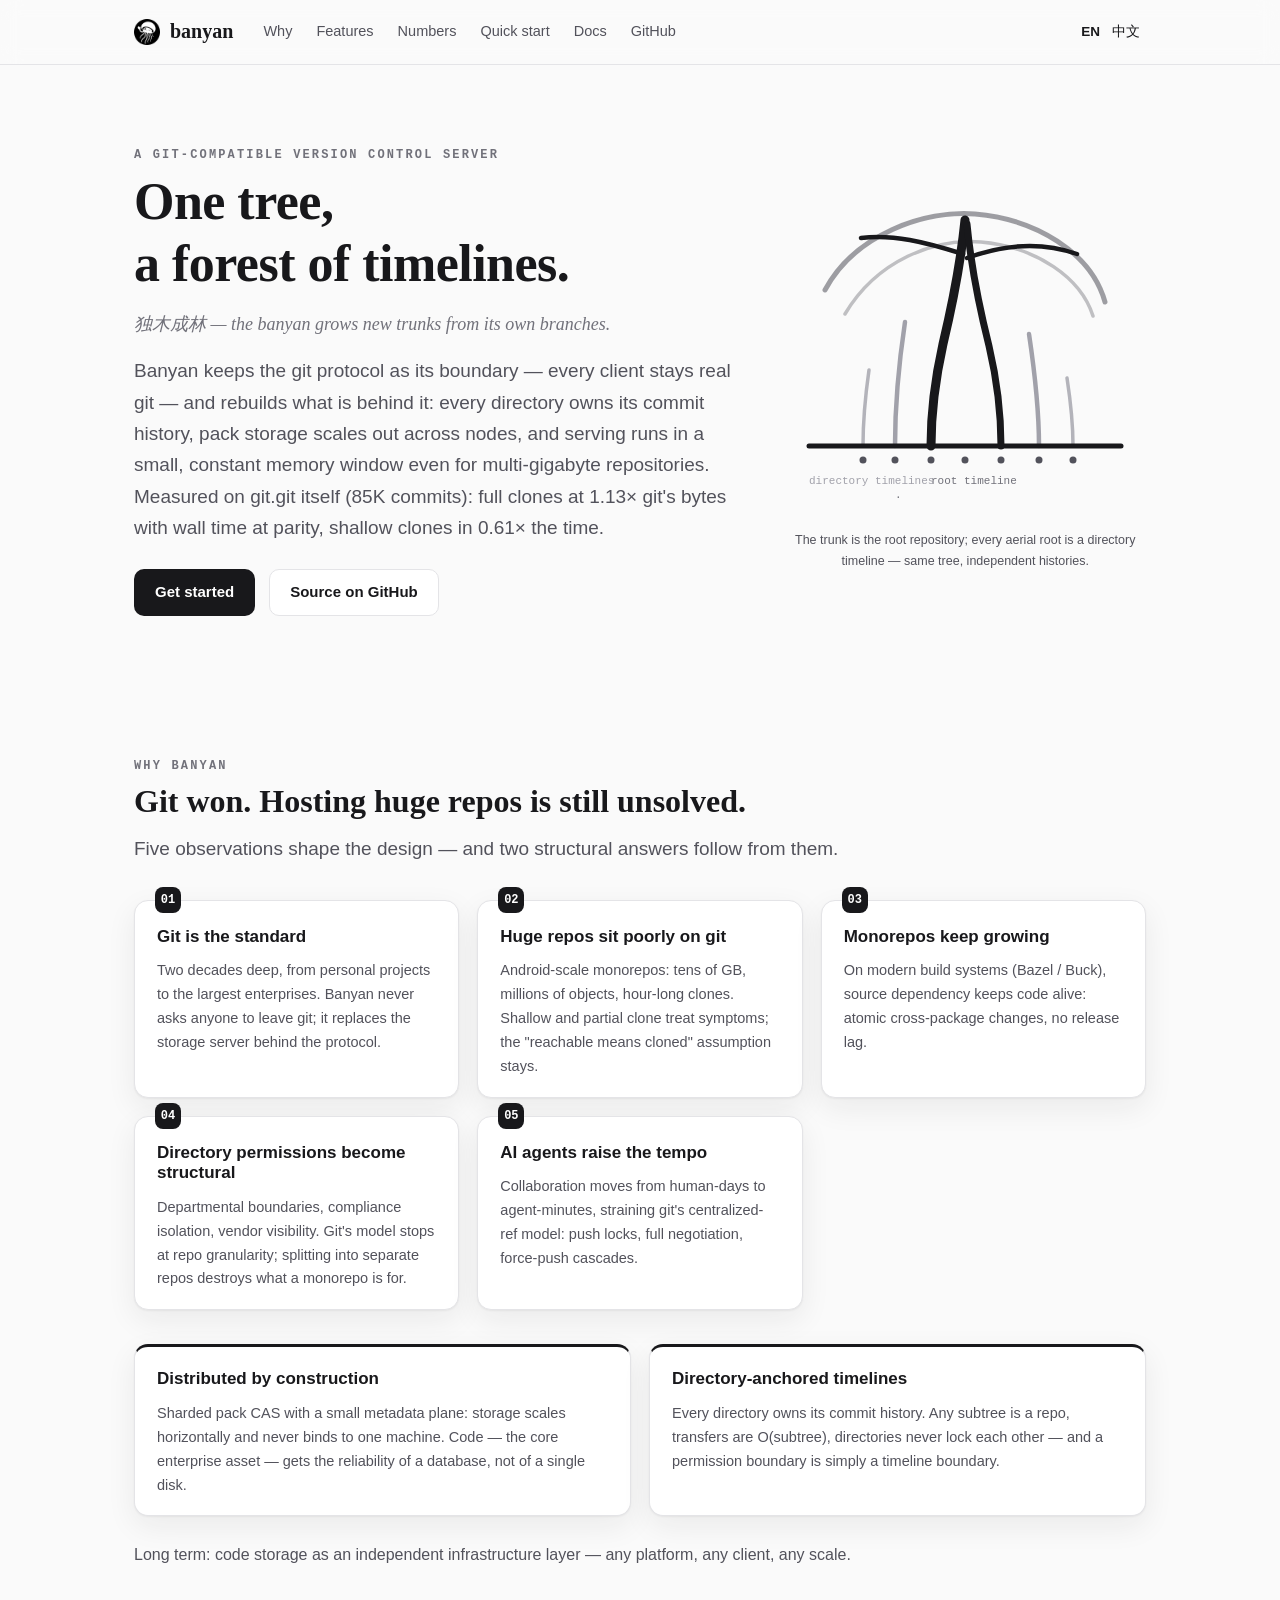
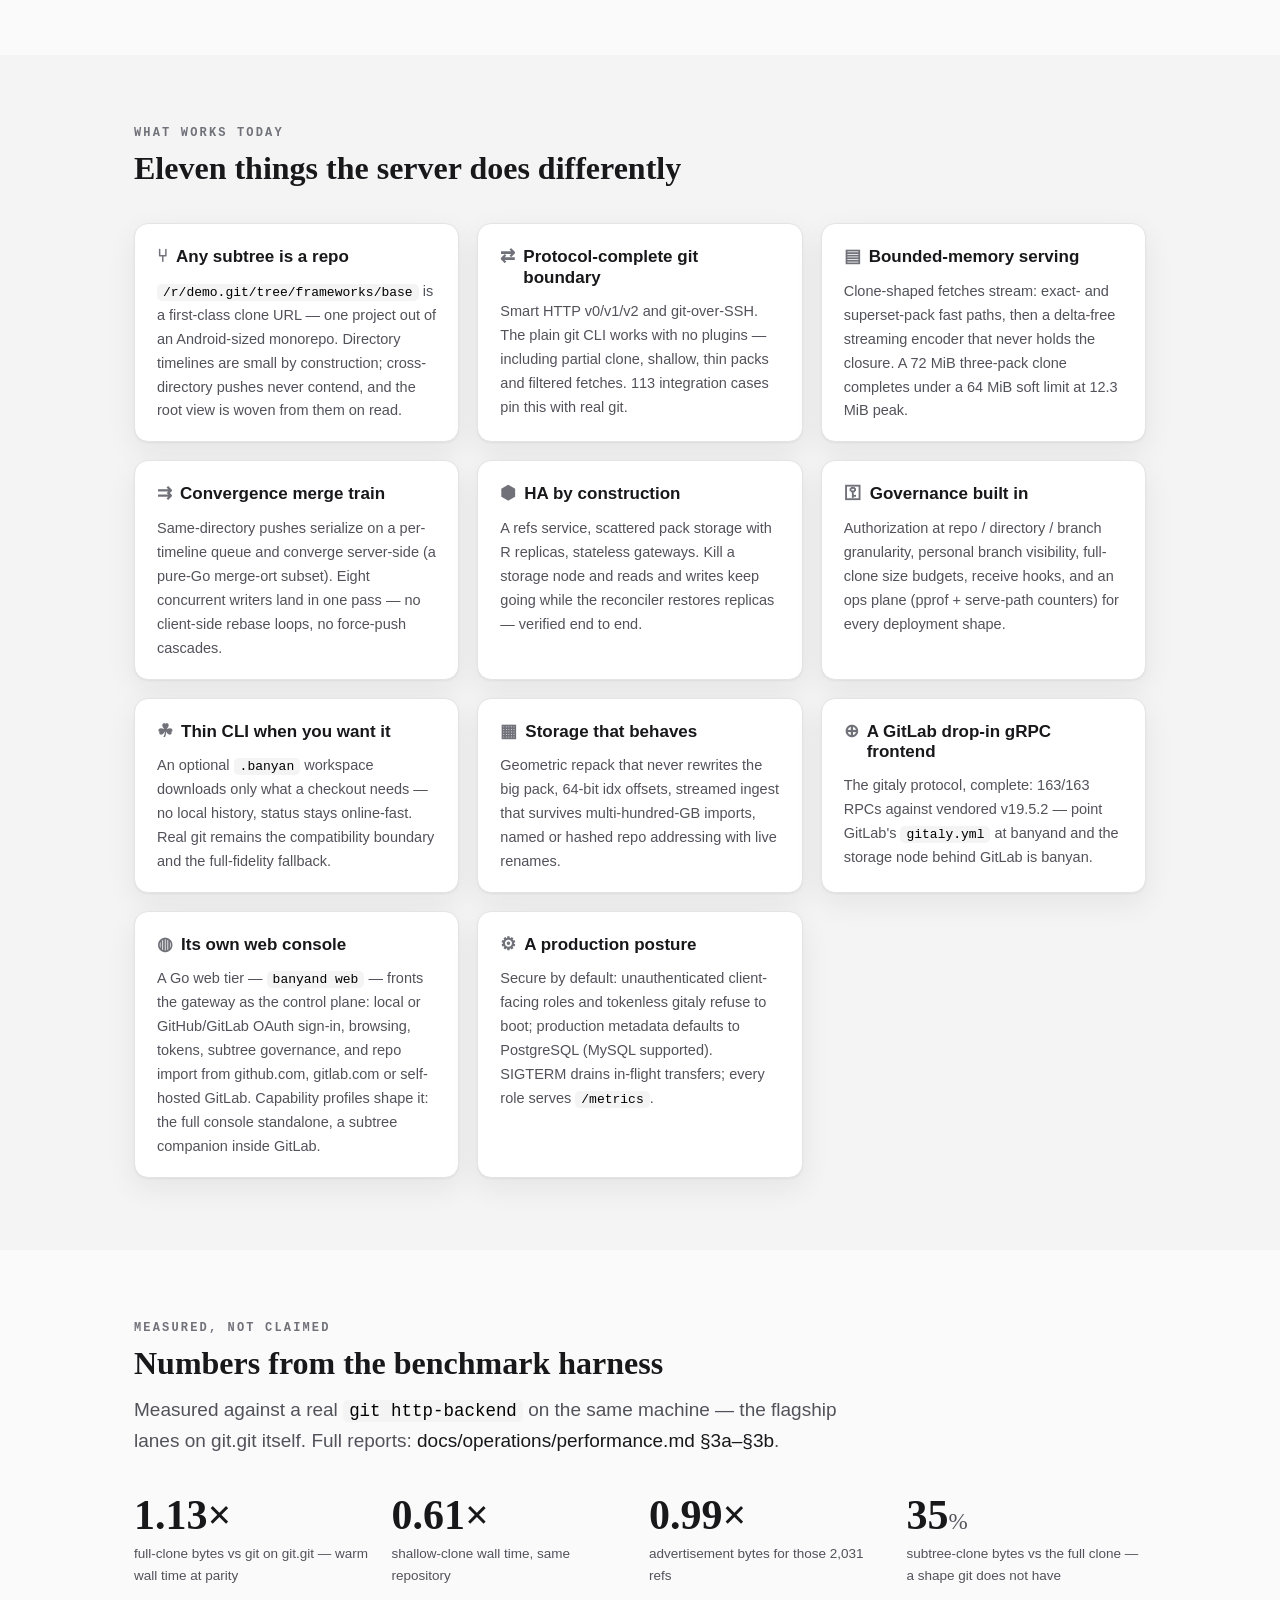
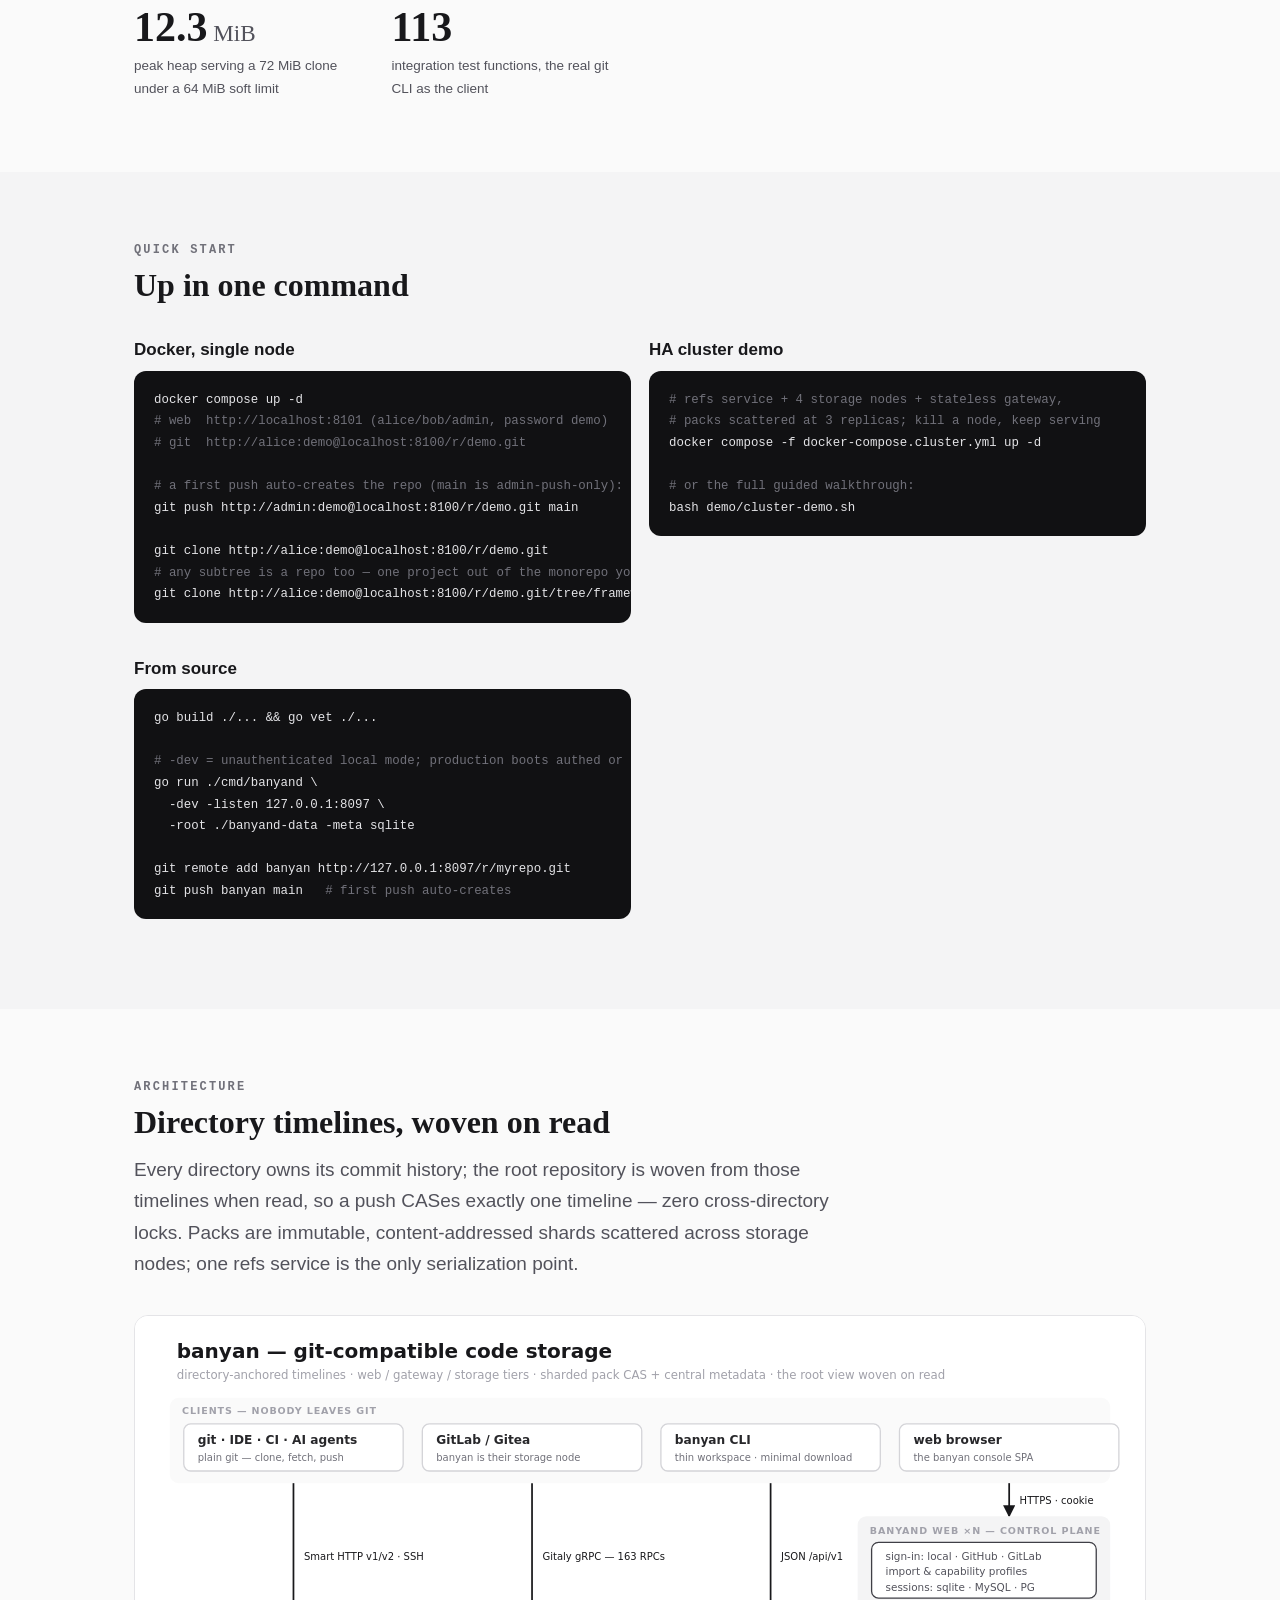
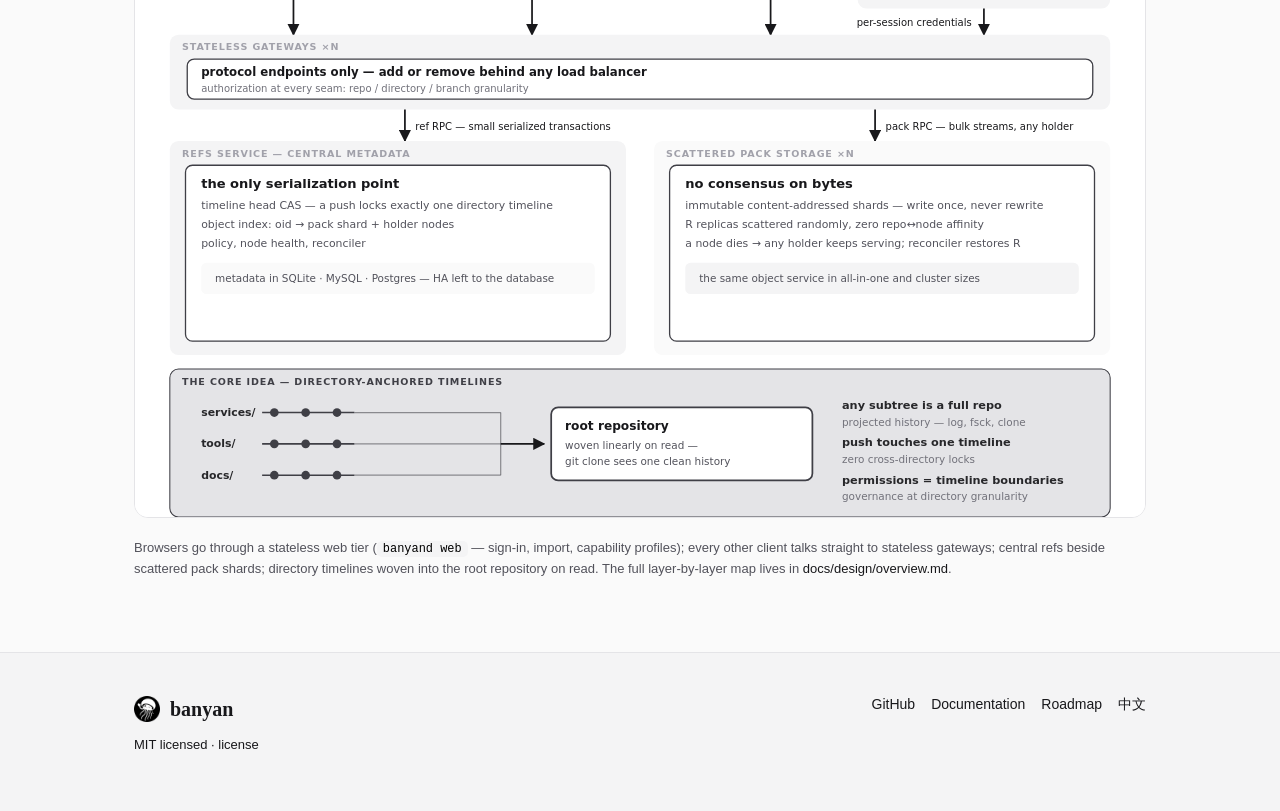
==== commit 037a871b: "site: the monochrome by day, yellow primary at night The palette goes black / gray / white only — pr" ====
--- a/index.html
+++ b/index.html
@@ -55,37 +55,37 @@
         <g fill="none" stroke-linecap="round">
           <!-- canopy -->
           <path d="M40 96 C 70 40, 140 16, 190 20 C 250 25, 306 58, 320 108"
-                stroke="#2d6a4f" stroke-width="5" opacity="0.55"/>
+                stroke="#52525b" stroke-width="5" opacity="0.55"/>
           <path d="M60 120 C 92 66, 150 44, 196 48 C 252 53, 296 84, 308 122"
-                stroke="#2d6a4f" stroke-width="3.5" opacity="0.35"/>
+                stroke="#52525b" stroke-width="3.5" opacity="0.35"/>
           <!-- trunk -->
           <path d="M180 26 C 176 66, 168 108, 158 150 C 150 186, 146 218, 146 252"
-                stroke="#1c2a23" stroke-width="9"/>
+                stroke="#18181b" stroke-width="9"/>
           <path d="M182 30 C 186 72, 194 112, 204 152 C 212 186, 216 220, 216 252"
-                stroke="#1c2a23" stroke-width="7"/>
+                stroke="#18181b" stroke-width="7"/>
           <!-- branches into canopy -->
-          <path d="M178 60 C 140 48, 108 40, 76 44" stroke="#1c2a23" stroke-width="4.5"/>
-          <path d="M182 64 C 220 50, 258 48, 292 60" stroke="#1c2a23" stroke-width="4.5"/>
+          <path d="M178 60 C 140 48, 108 40, 76 44" stroke="#18181b" stroke-width="4.5"/>
+          <path d="M182 64 C 220 50, 258 48, 292 60" stroke="#18181b" stroke-width="4.5"/>
           <!-- aerial roots: each root becomes a timeline -->
-          <path d="M120 128 C 114 168, 110 210, 110 252" stroke="#b45f2a" stroke-width="4.5"/>
-          <path d="M244 140 C 250 180, 254 216, 254 252" stroke="#b45f2a" stroke-width="4.5"/>
-          <path d="M84 176 C 80 204, 78 228, 78 252" stroke="#b45f2a" stroke-width="3.5" opacity="0.8"/>
-          <path d="M282 184 C 286 210, 288 232, 288 252" stroke="#b45f2a" stroke-width="3.5" opacity="0.8"/>
+          <path d="M120 128 C 114 168, 110 210, 110 252" stroke="#a1a1aa" stroke-width="4.5"/>
+          <path d="M244 140 C 250 180, 254 216, 254 252" stroke="#a1a1aa" stroke-width="4.5"/>
+          <path d="M84 176 C 80 204, 78 228, 78 252" stroke="#a1a1aa" stroke-width="3.5" opacity="0.8"/>
+          <path d="M282 184 C 286 210, 288 232, 288 252" stroke="#a1a1aa" stroke-width="3.5" opacity="0.8"/>
         </g>
         <!-- ground: the root timeline -->
-        <line x1="24" y1="252" x2="336" y2="252" stroke="#1c2a23" stroke-width="5" stroke-linecap="round"/>
+        <line x1="24" y1="252" x2="336" y2="252" stroke="#18181b" stroke-width="5" stroke-linecap="round"/>
         <!-- timeline ticks under each root -->
-        <g fill="#2d6a4f">
+        <g fill="#52525b">
           <circle cx="78" cy="266" r="3.5"/><circle cx="110" cy="266" r="3.5"/>
           <circle cx="146" cy="266" r="3.5"/><circle cx="180" cy="266" r="3.5"/>
           <circle cx="216" cy="266" r="3.5"/><circle cx="254" cy="266" r="3.5"/>
           <circle cx="288" cy="266" r="3.5"/>
         </g>
-        <g font-family="ui-monospace, Consolas, monospace" font-size="11" fill="#55635c">
+        <g font-family="ui-monospace, Consolas, monospace" font-size="11" fill="#71717a">
           <text x="146" y="290">root timeline</text>
           <text x="110" y="306">·</text>
         </g>
-        <g font-family="ui-monospace, Consolas, monospace" font-size="11" fill="#b45f2a">
+        <g font-family="ui-monospace, Consolas, monospace" font-size="11" fill="#a1a1aa">
           <text x="24" y="290">directory timelines</text>
         </g>
       </svg>
--- a/assets/style.css
+++ b/assets/style.css
@@ -1,75 +1,104 @@
-/* banyan site — hand-rolled, zero dependencies, zero build.
-   Design: warm paper + banyan green; serif display, sans body;
-   automatic dark mode; no JavaScript anywhere. */
-
 :root {
-  --bg: #faf9f5;
-  --bg-soft: #f2f0e8;
+  --bg: #fafafa;
+  --bg-soft: #f4f4f5;
   --card: #ffffff;
-  --ink: #1c2a23;
-  --ink-soft: #55635c;
-  --line: #e3e0d4;
-  --accent: #2d6a4f;
-  --accent-ink: #1b4332;
-  --accent-soft: #e9f1ec;
-  --root: #b45f2a; /* aerial-root terracotta, used sparingly */
-  --code-bg: #101815;
-  --code-ink: #d7e4dc;
-  --code-cmt: #7d9187;
-  --shadow: 0 1px 2px rgba(28, 42, 35, 0.05), 0 10px 30px rgba(28, 42, 35, 0.07);
-}
-
+  --ink: #18181b;
+  --ink-soft: #52525b;
+  --line: #e4e4e7;
+  --accent: #18181b;
+  --accent-ink: #000000;
+  --on-accent: #ffffff;
+  --accent-soft: #f4f4f5;
+  --root: #71717a;
+  --code-bg: #111113;
+  --code-ink: #e4e4e7;
+  --code-cmt: #71717a;
+  --shadow: 0 1px 2px rgba(24, 24, 27, 0.05), 0 10px 30px rgba(24, 24, 27, 0.07);
+}
 @media (prefers-color-scheme: dark) {
   :root {
-    --bg: #0e1411;
-    --bg-soft: #121a16;
-    --card: #161f1a;
-    --ink: #dfe8e2;
-    --ink-soft: #9db1a6;
-    --line: #243129;
-    --accent: #7cc4a1;
-    --accent-ink: #a4d9bf;
-    --accent-soft: #182620;
-    --root: #d08a55;
-    --code-bg: #0a100d;
-    --code-ink: #cfe0d6;
-    --code-cmt: #6d8177;
+    --bg: #121210;
+    --bg-soft: #1a1a16;
+    --card: #1c1c18;
+    --ink: #edede8;
+    --ink-soft: #a8a89f;
+    --line: #2c2c26;
+    --accent: #fcd854;
+    --accent-ink: #fde17b;
+    --on-accent: #14140f;
+    --accent-soft: #2d280c;
+    --root: #a1a1aa;
+    --code-bg: #0a0a0b;
+    --code-ink: #d4d4d8;
+    --code-cmt: #71717a;
     --shadow: 0 1px 2px rgba(0, 0, 0, 0.4), 0 10px 30px rgba(0, 0, 0, 0.45);
+    color-scheme: dark;
   }
 }
-
-* { box-sizing: border-box; }
-
-html { scroll-behavior: smooth; }
-
+* {
+  box-sizing: border-box;
+}
+html {
+  scroll-behavior: smooth;
+}
 body {
   margin: 0;
   background: var(--bg);
   color: var(--ink);
-  font: 16px/1.65 -apple-system, BlinkMacSystemFont, "Segoe UI", Roboto,
-    "Helvetica Neue", Arial, "Noto Sans", sans-serif;
+  font: 16px/1.65 -apple-system, BlinkMacSystemFont, "Segoe UI", Roboto, "Helvetica Neue", Arial, "Noto Sans", sans-serif;
   -webkit-text-size-adjust: 100%;
 }
-
 /* ---------- layout ---------- */
-
-.wrap { max-width: 1060px; margin: 0 auto; padding: 0 24px; }
-
-section { padding: 72px 0; }
-section.alt { background: var(--bg-soft); }
-
-h1, h2, h3 { line-height: 1.2; margin: 0 0 12px; }
-h1, h2 { font-family: "Iowan Old Style", "Palatino Linotype", Palatino, Georgia, "Songti SC", "SimSun", serif; }
-h1 { font-size: clamp(34px, 5vw, 52px); font-weight: 600; letter-spacing: -0.01em; }
-h2 { font-size: clamp(24px, 3.4vw, 32px); font-weight: 600; }
-h3 { font-size: 17px; font-weight: 650; }
-
-p { margin: 0 0 14px; color: var(--ink); }
-p.lede { font-size: 19px; color: var(--ink-soft); max-width: 46em; }
-
-a { color: var(--accent); text-decoration: none; }
-a:hover { text-decoration: underline; }
-
+.wrap {
+  max-width: 1060px;
+  margin: 0 auto;
+  padding: 0 24px;
+}
+section {
+  padding: 72px 0;
+}
+section.alt {
+  background: var(--bg-soft);
+}
+h1,
+h2,
+h3 {
+  line-height: 1.2;
+  margin: 0 0 12px;
+}
+h1,
+h2 {
+  font-family: "Iowan Old Style", "Palatino Linotype", Palatino, Georgia, "Songti SC", "SimSun", serif;
+}
+h1 {
+  font-size: clamp(34px, 5vw, 52px);
+  font-weight: 600;
+  letter-spacing: -0.01em;
+}
+h2 {
+  font-size: clamp(24px, 3.4vw, 32px);
+  font-weight: 600;
+}
+h3 {
+  font-size: 17px;
+  font-weight: 650;
+}
+p {
+  margin: 0 0 14px;
+  color: var(--ink);
+}
+p.lede {
+  font-size: 19px;
+  color: var(--ink-soft);
+  max-width: 46em;
+}
+a {
+  color: var(--accent);
+  text-decoration: none;
+}
+a:hover {
+  text-decoration: underline;
+}
 .kicker {
   display: block;
   font: 600 12px/1 ui-monospace, "Cascadia Code", Consolas, monospace;
@@ -78,11 +107,11 @@
   color: var(--root);
   margin-bottom: 10px;
 }
-
-.section-head { max-width: 46em; margin-bottom: 36px; }
-
+.section-head {
+  max-width: 46em;
+  margin-bottom: 36px;
+}
 /* ---------- header ---------- */
-
 header.site {
   position: sticky;
   top: 0;
@@ -91,7 +120,6 @@
   backdrop-filter: blur(10px);
   border-bottom: 1px solid var(--line);
 }
-
 header.site .wrap {
   display: flex;
   align-items: center;
@@ -100,7 +128,6 @@
   padding-top: 14px;
   padding-bottom: 14px;
 }
-
 .brand {
   display: flex;
   align-items: center;
@@ -110,30 +137,51 @@
   font-weight: 650;
   color: var(--ink);
 }
-.brand:hover { text-decoration: none; }
-.brand img { width: 26px; height: 26px; }
-
-nav.main { display: flex; gap: 4px; flex-wrap: wrap; }
+.brand:hover {
+  text-decoration: none;
+}
+.brand img {
+  width: 26px;
+  height: 26px;
+}
+nav.main {
+  display: flex;
+  gap: 4px;
+  flex-wrap: wrap;
+}
 nav.main a {
   padding: 6px 10px;
   border-radius: 8px;
   color: var(--ink-soft);
   font-size: 14.5px;
 }
-nav.main a:hover { color: var(--ink); background: var(--accent-soft); text-decoration: none; }
-
+nav.main a:hover {
+  color: var(--ink);
+  background: var(--accent-soft);
+  text-decoration: none;
+}
 .lang {
   margin-left: auto;
   font-size: 13.5px;
   color: var(--ink-soft);
 }
-.lang a { padding: 4px 6px; }
-.lang b { padding: 0 6px; color: var(--accent); }
-
+.lang a {
+  padding: 4px 6px;
+}
+.lang b {
+  padding: 0 6px;
+  color: var(--accent);
+}
 /* ---------- hero ---------- */
-
-.hero { padding: 84px 0 72px; }
-.hero .wrap { display: grid; grid-template-columns: 1.25fr 0.75fr; gap: 48px; align-items: center; }
+.hero {
+  padding: 84px 0 72px;
+}
+.hero .wrap {
+  display: grid;
+  grid-template-columns: 1.25fr 0.75fr;
+  gap: 48px;
+  align-items: center;
+}
 .hero .tagline {
   font-family: "Iowan Old Style", Palatino, Georgia, "Songti SC", "SimSun", serif;
   color: var(--root);
@@ -141,13 +189,25 @@
   margin: 14px 0 6px;
   font-style: italic;
 }
-.hero p.lede { margin-top: 16px; }
-.hero .cta { display: flex; gap: 14px; flex-wrap: wrap; margin-top: 26px; }
-.hero figure { margin: 0; text-align: center; }
-.hero figcaption { font-size: 12.5px; color: var(--ink-soft); margin-top: 8px; }
-
+.hero p.lede {
+  margin-top: 16px;
+}
+.hero .cta {
+  display: flex;
+  gap: 14px;
+  flex-wrap: wrap;
+  margin-top: 26px;
+}
+.hero figure {
+  margin: 0;
+  text-align: center;
+}
+.hero figcaption {
+  font-size: 12.5px;
+  color: var(--ink-soft);
+  margin-top: 8px;
+}
 /* ---------- buttons ---------- */
-
 .btn {
   display: inline-block;
   padding: 10px 20px;
@@ -156,16 +216,30 @@
   font-size: 15px;
   border: 1px solid transparent;
 }
-.btn:hover { text-decoration: none; }
-.btn.primary { background: var(--accent); color: #f6fbf8; }
-.btn.primary:hover { background: var(--accent-ink); }
-.btn.ghost { border-color: var(--line); color: var(--ink); background: var(--card); }
-.btn.ghost:hover { border-color: var(--accent); }
-
+.btn:hover {
+  text-decoration: none;
+}
+.btn.primary {
+  background: var(--accent);
+  color: var(--on-accent);
+}
+.btn.primary:hover {
+  background: var(--accent-ink);
+}
+.btn.ghost {
+  border-color: var(--line);
+  color: var(--ink);
+  background: var(--card);
+}
+.btn.ghost:hover {
+  border-color: var(--accent);
+}
 /* ---------- cards ---------- */
-
-.grid { display: grid; grid-template-columns: repeat(auto-fit, minmax(280px, 1fr)); gap: 18px; }
-
+.grid {
+  display: grid;
+  grid-template-columns: repeat(auto-fit, minmax(280px, 1fr));
+  gap: 18px;
+}
 .card {
   background: var(--card);
   border: 1px solid var(--line);
@@ -173,13 +247,33 @@
   padding: 22px 22px 18px;
   box-shadow: var(--shadow);
 }
-.card h3 { display: flex; align-items: baseline; gap: 8px; }
-.card .glyph { font-size: 18px; color: var(--root); }
-.card p { color: var(--ink-soft); font-size: 14.5px; margin: 0; }
-.card p code { font-size: 13px; }
-
-.steps { counter-reset: step; display: grid; grid-template-columns: repeat(auto-fit, minmax(260px, 1fr)); gap: 18px; }
-.steps .card { position: relative; padding-top: 26px; }
+.card h3 {
+  display: flex;
+  align-items: baseline;
+  gap: 8px;
+}
+.card .glyph {
+  font-size: 18px;
+  color: var(--root);
+}
+.card p {
+  color: var(--ink-soft);
+  font-size: 14.5px;
+  margin: 0;
+}
+.card p code {
+  font-size: 13px;
+}
+.steps {
+  counter-reset: step;
+  display: grid;
+  grid-template-columns: repeat(auto-fit, minmax(260px, 1fr));
+  gap: 18px;
+}
+.steps .card {
+  position: relative;
+  padding-top: 26px;
+}
 .steps .card::before {
   counter-increment: step;
   content: counter(step, decimal-leading-zero);
@@ -187,20 +281,25 @@
   top: -14px;
   left: 20px;
   background: var(--accent);
-  color: #f6fbf8;
+  color: var(--on-accent);
   font: 700 12px/26px ui-monospace, Consolas, monospace;
   width: 26px;
   height: 26px;
   text-align: center;
   border-radius: 8px;
 }
-
-.pillars .card { border-top: 3px solid var(--accent); }
-
+.pillars .card {
+  border-top: 3px solid var(--accent);
+}
 /* ---------- stats ---------- */
-
-.stats { display: grid; grid-template-columns: repeat(auto-fit, minmax(210px, 1fr)); gap: 18px; }
-.stat { text-align: left; }
+.stats {
+  display: grid;
+  grid-template-columns: repeat(auto-fit, minmax(210px, 1fr));
+  gap: 18px;
+}
+.stat {
+  text-align: left;
+}
 .stat .num {
   font-family: "Iowan Old Style", Palatino, Georgia, serif;
   font-size: clamp(30px, 4vw, 42px);
@@ -208,11 +307,17 @@
   color: var(--accent);
   line-height: 1.05;
 }
-.stat .num small { font-size: 55%; color: var(--ink-soft); font-weight: 500; }
-.stat p { font-size: 13.5px; color: var(--ink-soft); margin: 6px 0 0; }
-
+.stat .num small {
+  font-size: 55%;
+  color: var(--ink-soft);
+  font-weight: 500;
+}
+.stat p {
+  font-size: 13.5px;
+  color: var(--ink-soft);
+  margin: 6px 0 0;
+}
 /* ---------- code ---------- */
-
 pre {
   background: var(--code-bg);
   color: var(--code-ink);
@@ -222,7 +327,9 @@
   font: 13.5px/1.6 ui-monospace, "Cascadia Code", Consolas, "Courier New", monospace;
   margin: 0 0 18px;
 }
-pre .c { color: var(--code-cmt); }
+pre .c {
+  color: var(--code-cmt);
+}
 code {
   font: 0.92em ui-monospace, "Cascadia Code", Consolas, monospace;
   background: var(--accent-soft);
@@ -230,25 +337,40 @@
   border-radius: 5px;
   padding: 1px 6px;
 }
-pre code { background: none; color: inherit; padding: 0; }
-
-.terminals { display: grid; grid-template-columns: repeat(auto-fit, minmax(340px, 1fr)); gap: 18px; align-items: start; }
-.terminals h3 { margin-bottom: 10px; }
-
+pre code {
+  background: none;
+  color: inherit;
+  padding: 0;
+}
+.terminals {
+  display: grid;
+  grid-template-columns: repeat(auto-fit, minmax(340px, 1fr));
+  gap: 18px;
+  align-items: start;
+}
+.terminals h3 {
+  margin-bottom: 10px;
+}
 /* ---------- architecture figure ---------- */
-
-figure.arch { margin: 0; }
+figure.arch {
+  margin: 0;
+}
 figure.arch img {
   width: 100%;
   border-radius: 14px;
   border: 1px solid var(--line);
-  background: #fff;
-}
-figure.arch figcaption { font-size: 13px; color: var(--ink-soft); margin-top: 10px; }
-
+  background: var(--card);
+}
+figure.arch figcaption {
+  font-size: 13px;
+  color: var(--ink-soft);
+  margin-top: 10px;
+}
 /* ---------- docs table ---------- */
-
-.doclist { display: grid; gap: 10px; }
+.doclist {
+  display: grid;
+  gap: 10px;
+}
 .doclist .row {
   display: grid;
   grid-template-columns: 92px 1fr;
@@ -263,44 +385,107 @@
   color: var(--accent);
   white-space: nowrap;
 }
-.doclist .no span { color: var(--ink-soft); font-weight: 400; }
-.doclist a.title { font-weight: 650; color: var(--ink); }
-.doclist a.title:hover { color: var(--accent); }
-.doclist p { margin: 2px 0 0; font-size: 14px; color: var(--ink-soft); }
-
+.doclist .no span {
+  color: var(--ink-soft);
+  font-weight: 400;
+}
+.doclist a.title {
+  font-weight: 650;
+  color: var(--ink);
+}
+.doclist a.title:hover {
+  color: var(--accent);
+}
+.doclist p {
+  margin: 2px 0 0;
+  font-size: 14px;
+  color: var(--ink-soft);
+}
 /* ---------- enterprise ---------- */
-
-.split { display: grid; grid-template-columns: repeat(auto-fit, minmax(300px, 1fr)); gap: 18px; }
-.license-card { border-radius: 14px; padding: 24px; border: 1px solid var(--line); background: var(--card); box-shadow: var(--shadow); }
-.license-card.core { border-top: 3px solid var(--accent); }
-.license-card.ee { border-top: 3px solid var(--root); }
+.split {
+  display: grid;
+  grid-template-columns: repeat(auto-fit, minmax(300px, 1fr));
+  gap: 18px;
+}
+.license-card {
+  border-radius: 14px;
+  padding: 24px;
+  border: 1px solid var(--line);
+  background: var(--card);
+  box-shadow: var(--shadow);
+}
+.license-card.core {
+  border-top: 3px solid var(--accent);
+}
+.license-card.ee {
+  border-top: 3px solid var(--line);
+}
 .license-card .tag {
   font: 600 11.5px/1 ui-monospace, Consolas, monospace;
   letter-spacing: 0.14em;
   text-transform: uppercase;
   color: var(--ink-soft);
 }
-.license-card h3 { margin-top: 8px; font-size: 20px; font-family: "Iowan Old Style", Palatino, Georgia, serif; }
-.license-card ul { margin: 10px 0 0; padding-left: 20px; color: var(--ink-soft); font-size: 14.5px; }
-.license-card li { margin-bottom: 6px; }
-
+.license-card h3 {
+  margin-top: 8px;
+  font-size: 20px;
+  font-family: "Iowan Old Style", Palatino, Georgia, serif;
+}
+.license-card ul {
+  margin: 10px 0 0;
+  padding-left: 20px;
+  color: var(--ink-soft);
+  font-size: 14.5px;
+}
+.license-card li {
+  margin-bottom: 6px;
+}
 /* ---------- footer ---------- */
-
-footer.site { border-top: 1px solid var(--line); padding: 40px 0 56px; background: var(--bg-soft); }
-footer.site .wrap { display: flex; flex-wrap: wrap; gap: 28px; justify-content: space-between; font-size: 14px; color: var(--ink-soft); }
-footer.site nav { display: flex; gap: 16px; flex-wrap: wrap; }
-
+footer.site {
+  border-top: 1px solid var(--line);
+  padding: 40px 0 56px;
+  background: var(--bg-soft);
+}
+footer.site .wrap {
+  display: flex;
+  flex-wrap: wrap;
+  gap: 28px;
+  justify-content: space-between;
+  font-size: 14px;
+  color: var(--ink-soft);
+}
+footer.site nav {
+  display: flex;
+  gap: 16px;
+  flex-wrap: wrap;
+}
 /* ---------- 404 ---------- */
-
-.lost { text-align: center; padding: 120px 0; }
-.lost .num { font-family: "Iowan Old Style", Palatino, Georgia, serif; font-size: 96px; color: var(--accent); line-height: 1; }
-.lost p { color: var(--ink-soft); }
-
+.lost {
+  text-align: center;
+  padding: 120px 0;
+}
+.lost .num {
+  font-family: "Iowan Old Style", Palatino, Georgia, serif;
+  font-size: 96px;
+  color: var(--accent);
+  line-height: 1;
+}
+.lost p {
+  color: var(--ink-soft);
+}
 /* ---------- responsive ---------- */
-
 @media (max-width: 880px) {
-  .hero .wrap { grid-template-columns: 1fr; }
-  .hero figure { max-width: 380px; margin: 0 auto; }
-  section { padding: 56px 0; }
-  .lang { margin-left: 0; }
-}
+  .hero .wrap {
+    grid-template-columns: 1fr;
+  }
+  .hero figure {
+    max-width: 380px;
+    margin: 0 auto;
+  }
+  section {
+    padding: 56px 0;
+  }
+  .lang {
+    margin-left: 0;
+  }
+}
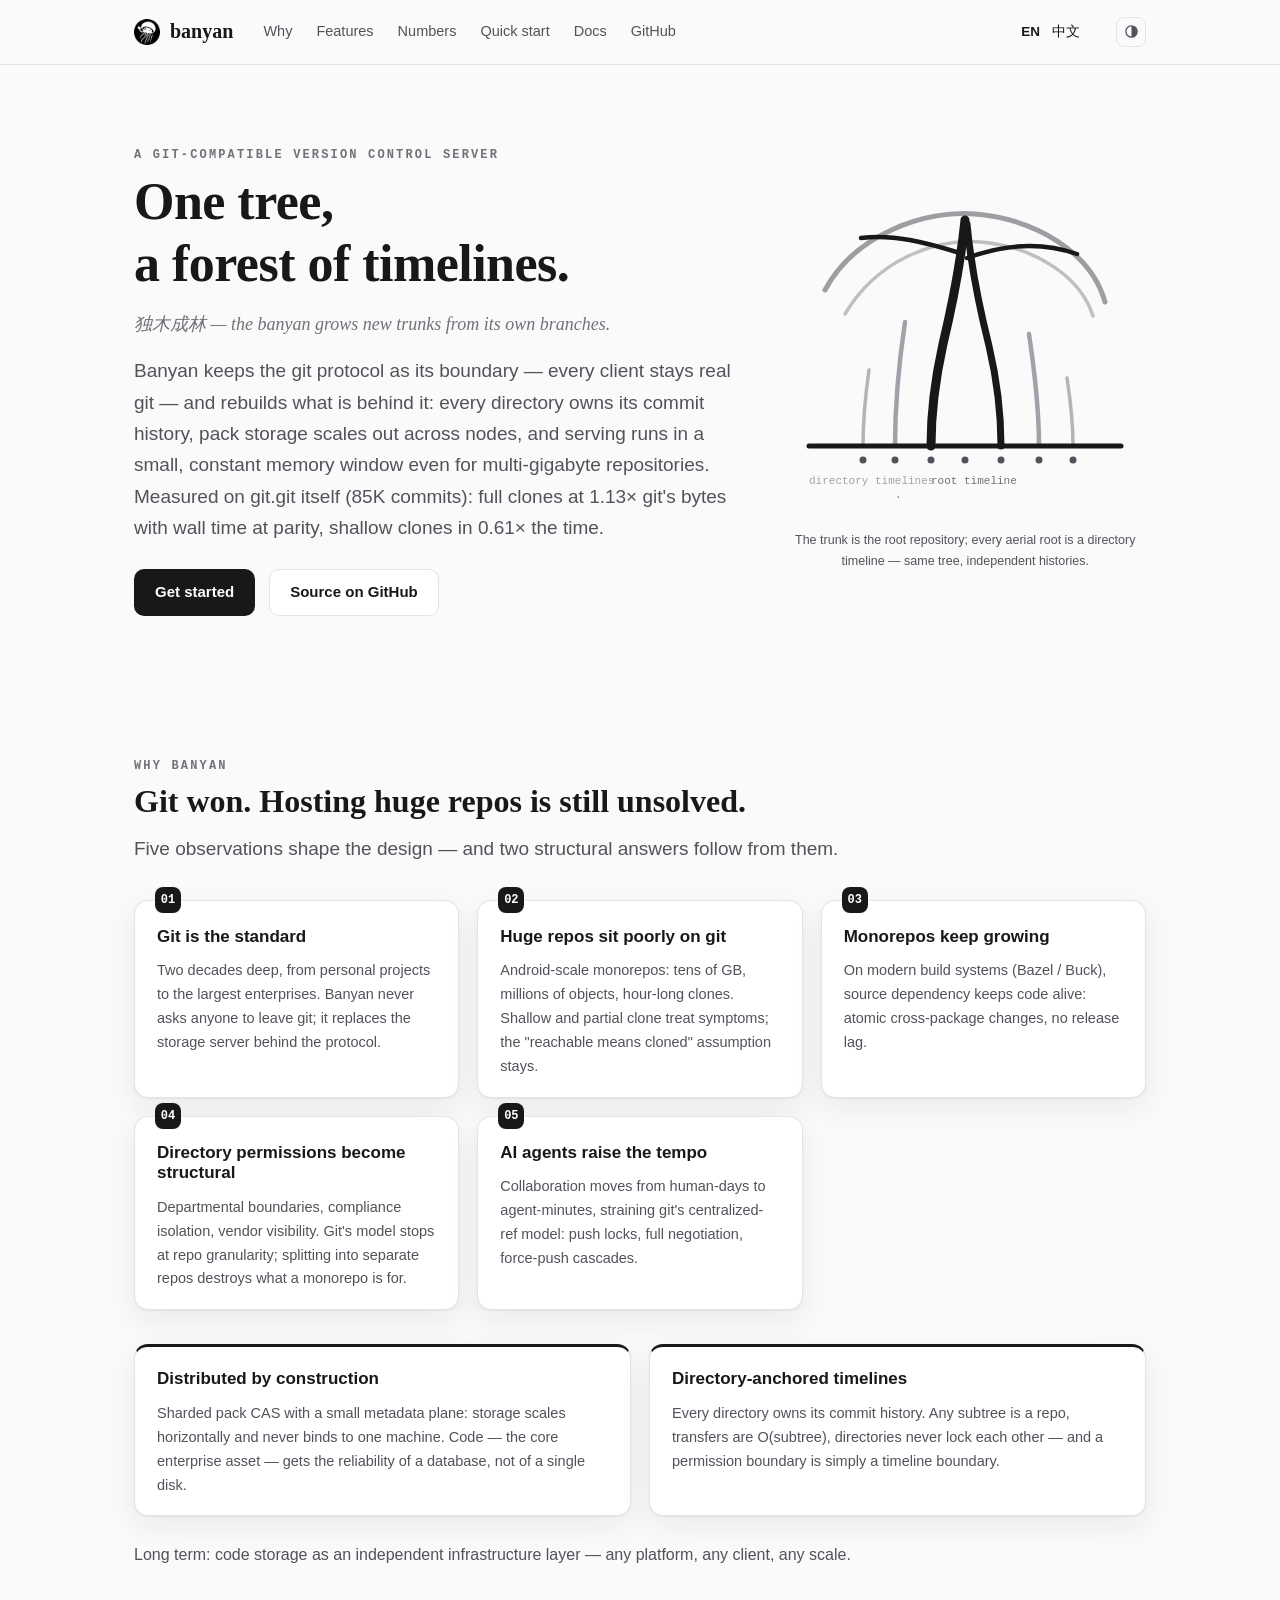
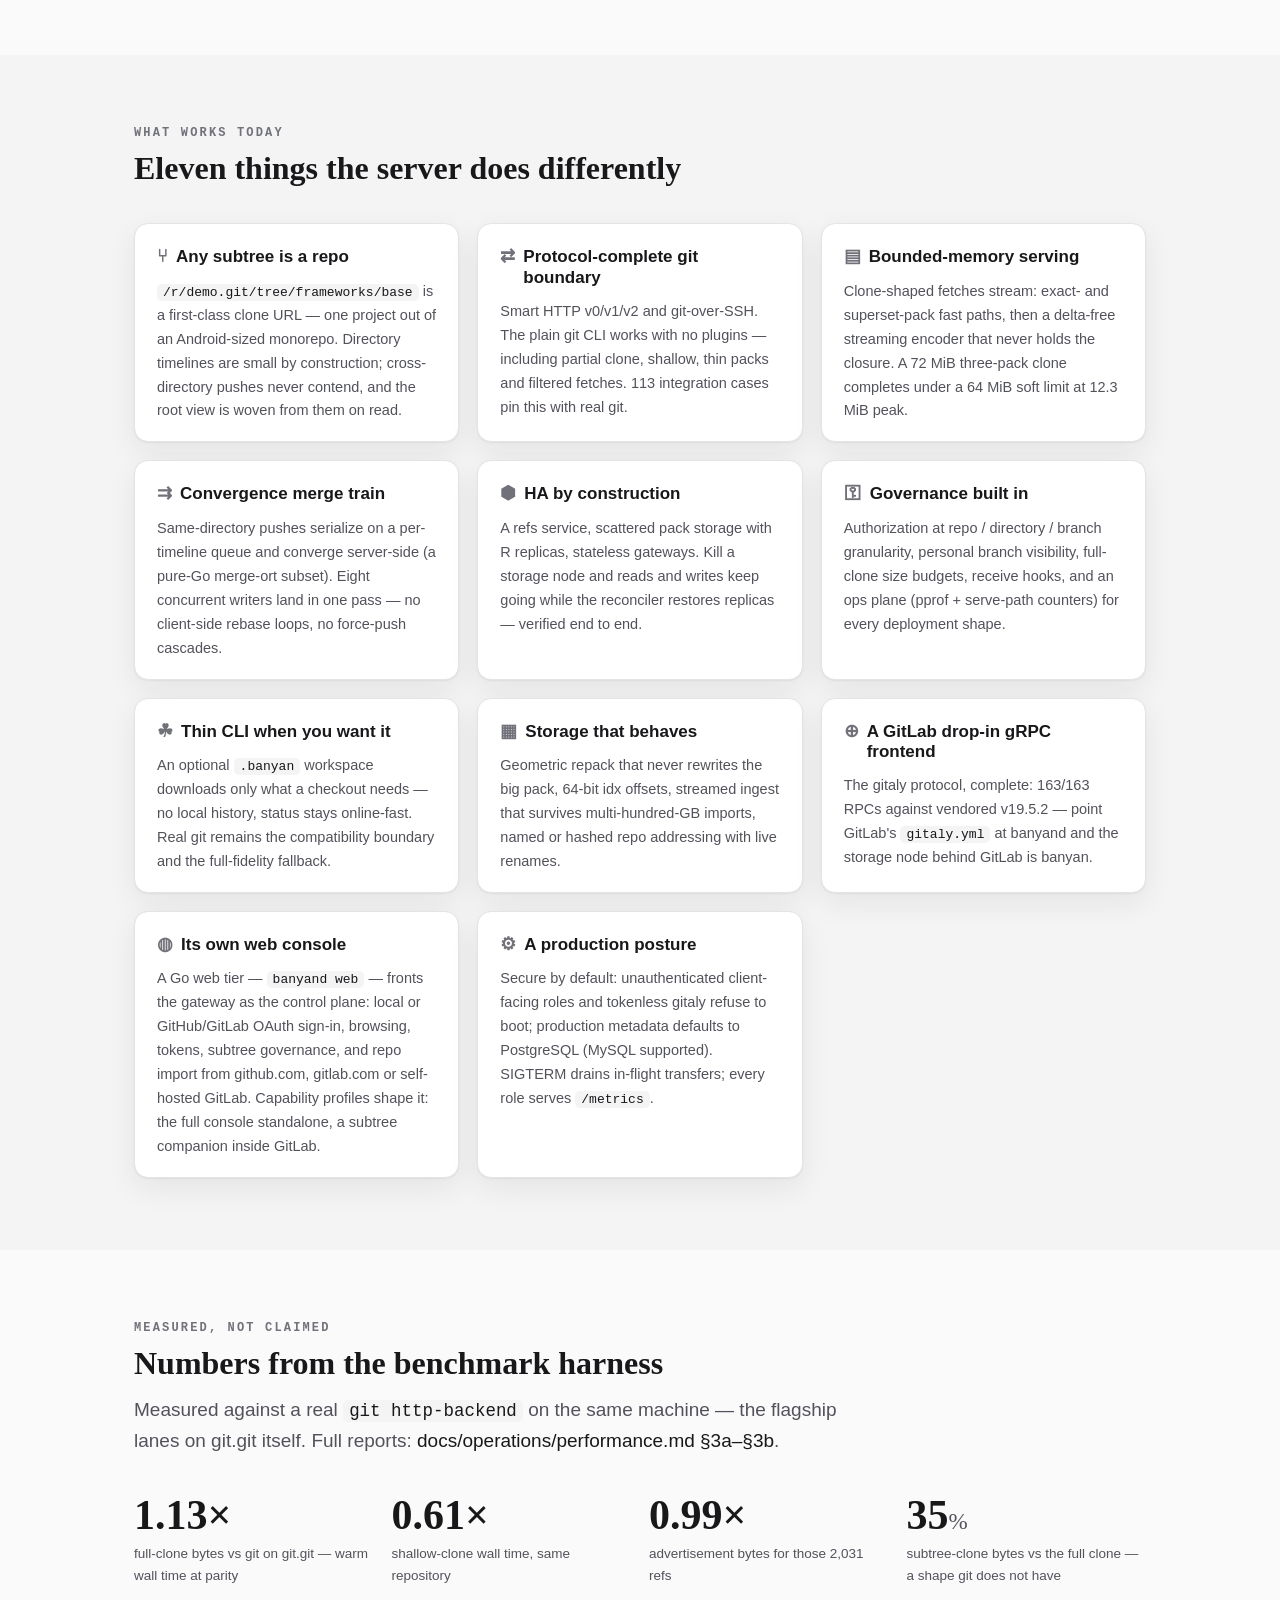
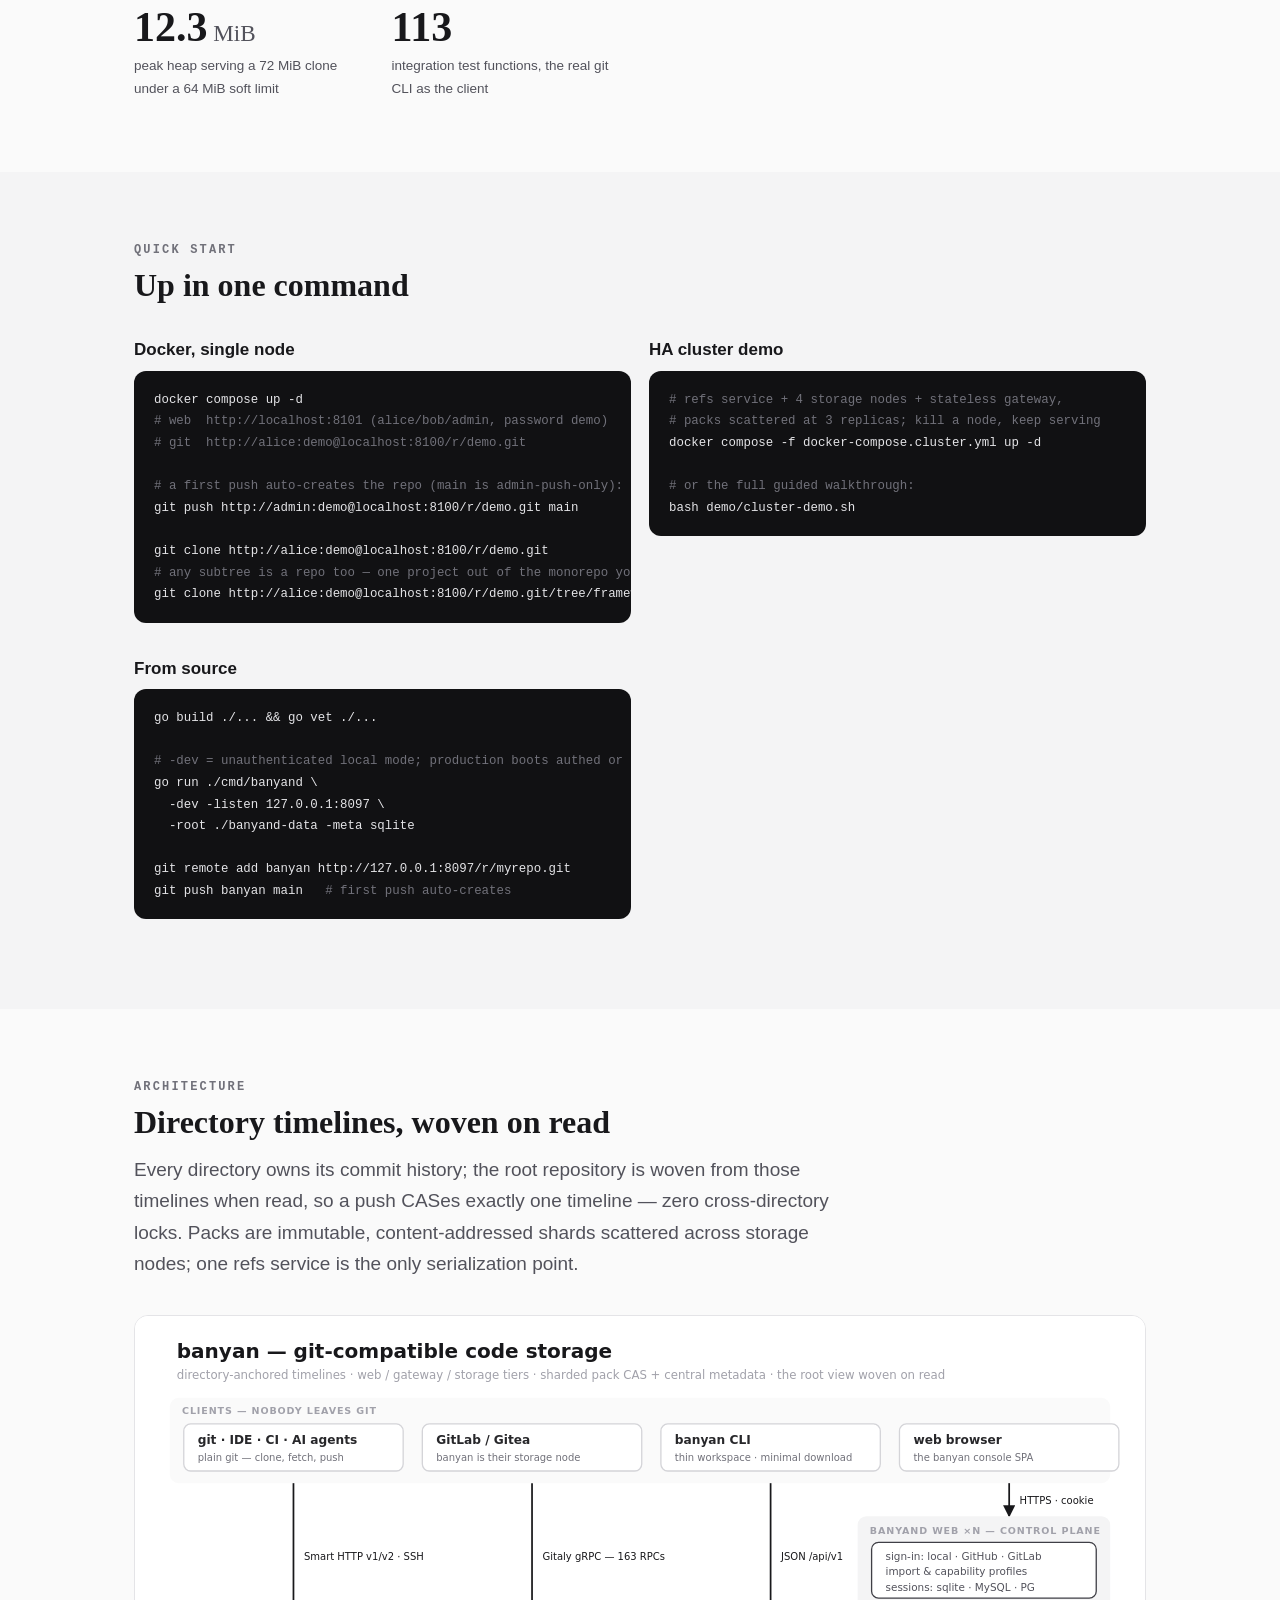
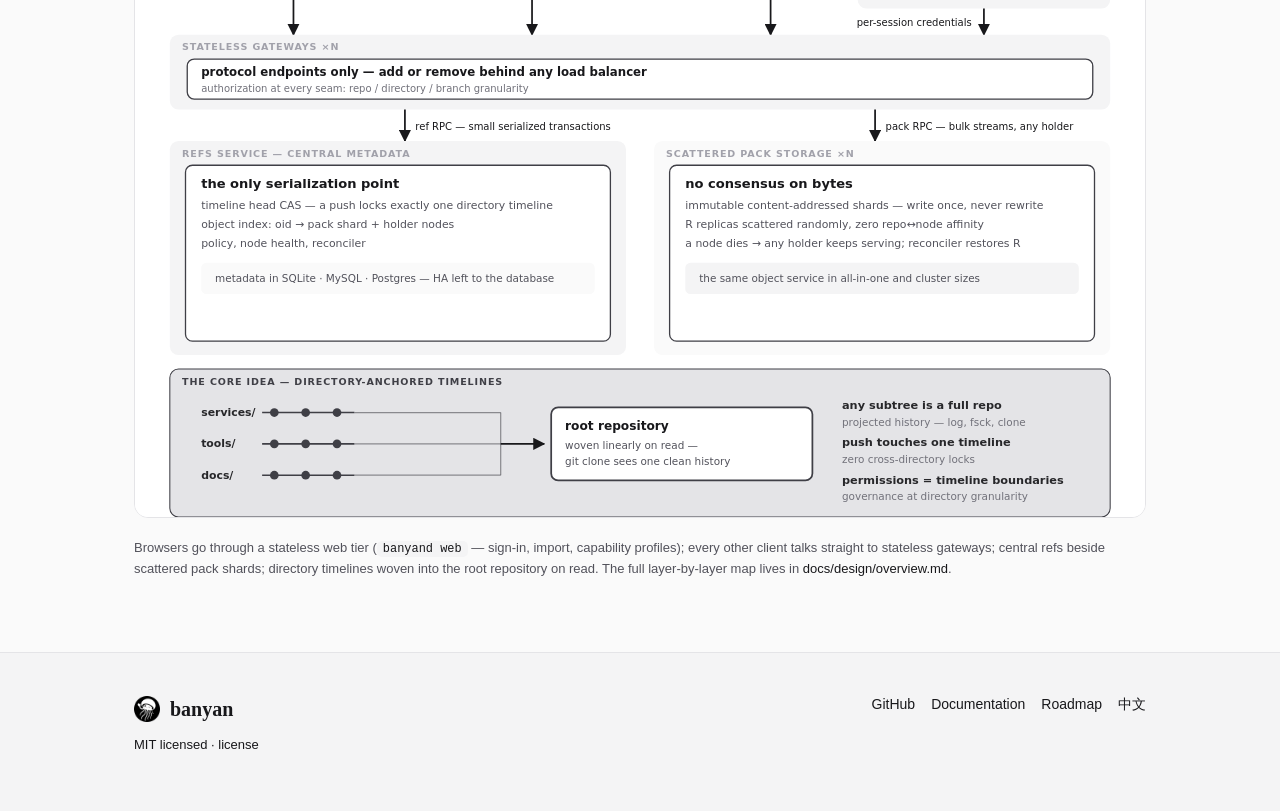
==== commit d645e26a: "site: the theme toggle lands in the header The same three-state switch as the console (auto / light " ====
--- a/index.html
+++ b/index.html
@@ -4,6 +4,16 @@
 <meta charset="utf-8">
 <meta name="viewport" content="width=device-width, initial-scale=1">
 <title>banyan — a git-compatible version control server</title>
+    <script>
+      // Pre-paint theme: apply the stored manual choice before first paint
+      // (assets/theme.js owns the toggle wiring).
+      (function () {
+        try {
+          var t = localStorage.getItem("banyan.theme");
+          if (t === "light" || t === "dark") document.documentElement.setAttribute("data-theme", t);
+        } catch (e) {}
+      })();
+    </script>
 <meta name="description" content="Banyan is a git-compatible VCS server: every client stays real git, while directory-anchored timelines, distributed pack storage, bounded-memory serving and a three-tier web/gateway/storage console rebuild the server side for huge monorepos.">
 <meta property="og:title" content="banyan — a git-compatible version control server">
 <meta property="og:description" content="One tree, a forest of timelines. Directory-anchored version control with the git protocol as its boundary.">
@@ -27,6 +37,7 @@
       <a href="https://github.com/banyan-vcs/banyan">GitHub</a>
     </nav>
     <span class="lang"><b>EN</b><a href="zh-cn/" lang="zh-CN" data-lang="zh">中文</a></span>
+    <button id="theme-toggle" class="theme-toggle" type="button" aria-label="theme"></button>
   </div>
 </header>
 
@@ -311,5 +322,6 @@
   </div>
 </footer>
 
+    <script src="assets/theme.js" defer></script>
 </body>
 </html>
--- a/assets/style.css
+++ b/assets/style.css
@@ -14,7 +14,11 @@
   --code-ink: #e4e4e7;
   --code-cmt: #71717a;
   --shadow: 0 1px 2px rgba(24, 24, 27, 0.05), 0 10px 30px rgba(24, 24, 27, 0.07);
-}
+  color-scheme: light;
+}
+/* ---- automatic dark mode, and the manual override (the header toggle):
+   auto → light → dark; a forced scheme rides html[data-theme], which
+   outranks the media query by specificity */
 @media (prefers-color-scheme: dark) {
   :root {
     --bg: #121210;
@@ -26,7 +30,7 @@
     --accent: #fcd854;
     --accent-ink: #fde17b;
     --on-accent: #14140f;
-    --accent-soft: #2d280c;
+    --accent-soft: #1d1d20;
     --root: #a1a1aa;
     --code-bg: #0a0a0b;
     --code-ink: #d4d4d8;
@@ -35,6 +39,42 @@
     color-scheme: dark;
   }
 }
+html[data-theme="light"] {
+  --bg: #fafafa;
+  --bg-soft: #f4f4f5;
+  --card: #ffffff;
+  --ink: #18181b;
+  --ink-soft: #52525b;
+  --line: #e4e4e7;
+  --accent: #18181b;
+  --accent-ink: #000000;
+  --on-accent: #ffffff;
+  --accent-soft: #f4f4f5;
+  --root: #71717a;
+  --code-bg: #111113;
+  --code-ink: #e4e4e7;
+  --code-cmt: #71717a;
+  --shadow: 0 1px 2px rgba(24, 24, 27, 0.05), 0 10px 30px rgba(24, 24, 27, 0.07);
+  color-scheme: light;
+}
+html[data-theme="dark"] {
+  --bg: #121210;
+  --bg-soft: #1a1a16;
+  --card: #1c1c18;
+  --ink: #edede8;
+  --ink-soft: #a8a89f;
+  --line: #2c2c26;
+  --accent: #fcd854;
+  --accent-ink: #fde17b;
+  --on-accent: #14140f;
+  --accent-soft: #1d1d20;
+  --root: #a1a1aa;
+  --code-bg: #0a0a0b;
+  --code-ink: #d4d4d8;
+  --code-cmt: #71717a;
+  --shadow: 0 1px 2px rgba(0, 0, 0, 0.4), 0 10px 30px rgba(0, 0, 0, 0.45);
+  color-scheme: dark;
+}
 * {
   box-sizing: border-box;
 }
@@ -93,7 +133,7 @@
   max-width: 46em;
 }
 a {
-  color: var(--accent);
+  color: var(--ink);
   text-decoration: none;
 }
 a:hover {
@@ -170,7 +210,7 @@
 }
 .lang b {
   padding: 0 6px;
-  color: var(--accent);
+  color: var(--ink);
 }
 /* ---------- hero ---------- */
 .hero {
@@ -233,6 +273,29 @@
 }
 .btn.ghost:hover {
   border-color: var(--accent);
+}
+/* the theme toggle in the header: an icon-only ghost button */
+.theme-toggle {
+  display: inline-flex;
+  align-items: center;
+  justify-content: center;
+  width: 30px;
+  height: 30px;
+  margin-left: 10px;
+  border: 1px solid var(--line);
+  border-radius: 8px;
+  background: transparent;
+  color: var(--ink-soft);
+  cursor: pointer;
+  padding: 0;
+}
+.theme-toggle:hover {
+  color: var(--ink);
+  border-color: var(--accent);
+}
+.theme-toggle svg {
+  width: 15px;
+  height: 15px;
 }
 /* ---------- cards ---------- */
 .grid {
@@ -289,7 +352,7 @@
   border-radius: 8px;
 }
 .pillars .card {
-  border-top: 3px solid var(--accent);
+  border-top: 3px solid var(--ink);
 }
 /* ---------- stats ---------- */
 .stats {
@@ -304,7 +367,7 @@
   font-family: "Iowan Old Style", Palatino, Georgia, serif;
   font-size: clamp(30px, 4vw, 42px);
   font-weight: 650;
-  color: var(--accent);
+  color: var(--ink);
   line-height: 1.05;
 }
 .stat .num small {
@@ -333,7 +396,7 @@
 code {
   font: 0.92em ui-monospace, "Cascadia Code", Consolas, monospace;
   background: var(--accent-soft);
-  color: var(--accent-ink);
+  color: var(--ink);
   border-radius: 5px;
   padding: 1px 6px;
 }
@@ -382,7 +445,7 @@
 }
 .doclist .no {
   font: 600 13px/1.7 ui-monospace, Consolas, monospace;
-  color: var(--accent);
+  color: var(--ink);
   white-space: nowrap;
 }
 .doclist .no span {
@@ -394,7 +457,7 @@
   color: var(--ink);
 }
 .doclist a.title:hover {
-  color: var(--accent);
+  text-decoration: underline;
 }
 .doclist p {
   margin: 2px 0 0;
@@ -415,7 +478,7 @@
   box-shadow: var(--shadow);
 }
 .license-card.core {
-  border-top: 3px solid var(--accent);
+  border-top: 3px solid var(--ink);
 }
 .license-card.ee {
   border-top: 3px solid var(--line);
@@ -467,7 +530,7 @@
 .lost .num {
   font-family: "Iowan Old Style", Palatino, Georgia, serif;
   font-size: 96px;
-  color: var(--accent);
+  color: var(--ink);
   line-height: 1;
 }
 .lost p {
